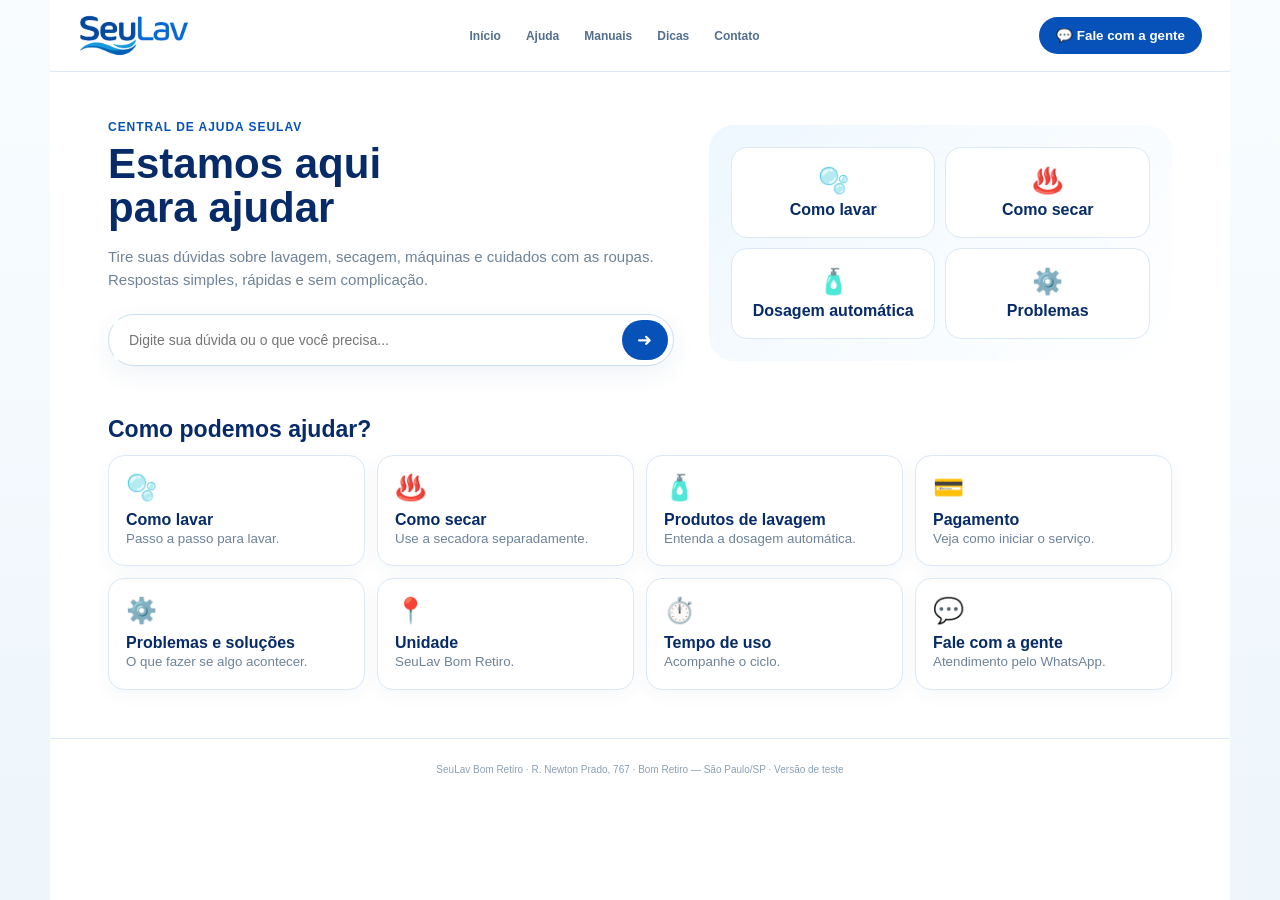
==== ajuda-teste/index.html @ 27d8935d "feat: add SeuLav help center dosage test prototype" ====
<!doctype html><html lang="pt-BR"><head><meta charset="utf-8"><meta name="viewport" content="width=device-width,initial-scale=1"><meta name="theme-color" content="#0752b8"><title>SeuLav — Central de Ajuda · Teste</title><style>:root{--blue:#0752b8;--deep:#062b68;--soft:#eef6ff;--line:#dbe8f5;--muted:#6d8399;--bg:#f5f9fc}*{box-sizing:border-box}body{margin:0;background:linear-gradient(180deg,#f8fcff,#eef6fb);font-family:Arial,sans-serif;color:#17365d}.app{max-width:1180px;margin:auto;min-height:100vh;background:#fff}.top{height:72px;border-bottom:1px solid var(--line);display:flex;align-items:center;justify-content:space-between;padding:0 28px}.logo{width:112px}.nav{display:flex;gap:25px;font-size:12px;font-weight:800;color:#526f8d}.contact{background:var(--blue);color:white;border:0;border-radius:22px;padding:11px 17px;font-weight:800}.hero{padding:48px 58px 26px;display:grid;grid-template-columns:1.1fr .9fr;gap:35px;align-items:center}.eyebrow{color:var(--blue);font-size:12px;font-weight:900;text-transform:uppercase;letter-spacing:.08em}.hero h1{font-size:42px;line-height:1.05;color:var(--deep);margin:8px 0 12px}.hero p{font-size:15px;line-height:1.55;color:var(--muted);max-width:580px}.search{display:flex;margin-top:22px;border:1px solid #cddfec;border-radius:28px;padding:5px;background:white;box-shadow:0 8px 25px #164f8d12}.search input{border:0;outline:0;flex:1;padding:12px 15px;font-size:14px}.search button{border:0;background:var(--blue);color:white;border-radius:22px;width:46px;font-size:18px}.visual{background:linear-gradient(135deg,#eef7ff,#fff);border-radius:25px;padding:22px;text-align:center}.bubbles{display:grid;grid-template-columns:repeat(2,1fr);gap:10px}.bubble{padding:18px 10px;border:1px solid var(--line);border-radius:16px;background:#fff;font-weight:800;color:var(--deep)}.bubble span{display:block;font-size:25px;margin-bottom:6px}.section{padding:12px 58px 48px}.section h2{font-size:23px;color:var(--deep);margin:12px 0}.cards{display:grid;grid-template-columns:repeat(4,1fr);gap:12px}.card{border:1px solid var(--line);border-radius:16px;padding:17px;background:#fff;cursor:pointer;box-shadow:0 5px 18px #174c7d0b}.card:hover{transform:translateY(-2px)}.card span{font-size:25px}.card b{display:block;color:var(--deep);margin-top:9px}.card small{color:var(--muted);line-height:1.4}.answer{display:none;margin-top:16px;padding:22px;border:1px solid #cfe1f1;border-radius:18px;background:#f8fcff}.answer.show{display:block}.answer h3{margin:0 0 9px;color:var(--deep)}.answer p{line-height:1.6;color:#526f8d}.highlight{margin-top:13px;padding:15px;border-radius:14px;background:#eaf5ff;border-left:4px solid var(--blue);font-weight:800;color:var(--deep)}.flow{display:flex;gap:7px;flex-wrap:wrap;margin-top:15px}.flow span{background:white;border:1px solid var(--line);border-radius:20px;padding:8px 11px;font-size:11px;font-weight:800}.whats{display:inline-block;margin-top:14px;text-decoration:none;background:var(--blue);color:white;border-radius:22px;padding:11px 16px;font-size:12px;font-weight:800}.footer{text-align:center;padding:25px;color:#8aa0b5;font-size:10px;border-top:1px solid var(--line)}@media(max-width:800px){.top{padding:0 16px;height:62px}.nav{display:none}.hero{padding:30px 20px 15px;grid-template-columns:1fr}.hero h1{font-size:32px}.visual{order:-1}.section{padding:10px 20px 35px}.cards{grid-template-columns:repeat(2,1fr)}.card{padding:13px}.search input{min-width:0}}@media(max-width:430px){.cards{grid-template-columns:1fr 1fr}.bubble{padding:13px 7px;font-size:12px}}</style></head><body><main class="app"><header class="top"><img class="logo" src="../img6.png" alt="SeuLav"><nav class="nav"><span>Início</span><span>Ajuda</span><span>Manuais</span><span>Dicas</span><span>Contato</span></nav><button class="contact" onclick="contact()">💬 Fale com a gente</button></header><section class="hero"><div><div class="eyebrow">Central de ajuda SeuLav</div><h1>Estamos aqui<br>para ajudar</h1><p>Tire suas dúvidas sobre lavagem, secagem, máquinas e cuidados com as roupas. Respostas simples, rápidas e sem complicação.</p><div class="search"><input id="search" placeholder="Digite sua dúvida ou o que você precisa..." onkeydown="if(event.key==='Enter')searchQ()"><button onclick="searchQ()">➜</button></div></div><div class="visual"><div class="bubbles"><div class="bubble" onclick="show('lavar')"><span>🫧</span>Como lavar</div><div class="bubble" onclick="show('secar')"><span>♨️</span>Como secar</div><div class="bubble" onclick="show('dose')"><span>🧴</span>Dosagem automática</div><div class="bubble" onclick="show('problema')"><span>⚙️</span>Problemas</div></div></div></section><section class="section"><h2>Como podemos ajudar?</h2><div class="cards"><div class="card" onclick="show('lavar')"><span>🫧</span><b>Como lavar</b><small>Passo a passo para lavar.</small></div><div class="card" onclick="show('secar')"><span>♨️</span><b>Como secar</b><small>Use a secadora separadamente.</small></div><div class="card" onclick="show('dose')"><span>🧴</span><b>Produtos de lavagem</b><small>Entenda a dosagem automática.</small></div><div class="card" onclick="show('pagamento')"><span>💳</span><b>Pagamento</b><small>Veja como iniciar o serviço.</small></div><div class="card" onclick="show('problema')"><span>⚙️</span><b>Problemas e soluções</b><small>O que fazer se algo acontecer.</small></div><div class="card" onclick="show('unidade')"><span>📍</span><b>Unidade</b><small>SeuLav Bom Retiro.</small></div><div class="card" onclick="show('tempo')"><span>⏱️</span><b>Tempo de uso</b><small>Acompanhe o ciclo.</small></div><div class="card" onclick="contact()"><span>💬</span><b>Fale com a gente</b><small>Atendimento pelo WhatsApp.</small></div></div><div id="answer" class="answer"></div></section><footer class="footer">SeuLav Bom Retiro · R. Newton Prado, 767 · Bom Retiro — São Paulo/SP · Versão de teste</footer></main><script>const A={lavar:['🫧 Como lavar','Coloque as roupas respeitando a capacidade indicada, feche a porta, escolha o ciclo, faça o pagamento e inicie.','É só colocar as roupas, escolher o ciclo e iniciar. A dosagem dos produtos é automática.',['1️⃣ Separe as roupas','2️⃣ Coloque na lavadora','3️⃣ Escolha o ciclo','4️⃣ Pague e inicie','5️⃣ Retire ao terminar']],secar:['♨️ Como secar','Coloque as roupas adequadas na secadora, feche a porta, faça o pagamento e inicie. Acompanhe o tempo e retire as roupas ao terminar.','A secagem é um processo separado da lavagem.',['1️⃣ Coloque as roupas','2️⃣ Escolha a secadora','3️⃣ Pague e inicie','4️⃣ Acompanhe o tempo','5️⃣ Retire ao terminar']],dose:['🧴 Dosagem automática','Você não precisa adicionar sabão nem amaciante. A máquina SeuLav faz a dosagem automaticamente para você.','✨ É só colocar as roupas, escolher o ciclo e iniciar. A dosagem dos produtos é automática.',['🚫 Não coloque sabão','🚫 Não coloque detergente','🚫 Não coloque amaciante','✅ A máquina dosa automaticamente']],pagamento:['💳 Pagamento','Faça o pagamento pelo painel ou pelo aplicativo, conforme os recursos disponíveis na unidade, e então inicie o serviço.','📌 A lavagem e a secagem são processos separados.',['💳 Pague','▶️ Inicie','⏱️ Acompanhe','👕 Retire']],problema:['⚙️ Problemas e soluções','Não force nem desmonte a máquina. Anote o número do equipamento e descreva o problema para a equipe.','💬 Se precisar de ajuda, envie uma mensagem pelo WhatsApp com o número da máquina e sua dúvida.',['⚙️ Número da máquina','💬 Descrição do problema','📱 Seu WhatsApp']],unidade:['📍 Unidade','SeuLav Bom Retiro — R. Newton Prado, 767, Bom Retiro — São Paulo/SP.','🏢 Esta versão de teste está configurada para a unidade Bom Retiro.',['📍 R. Newton Prado, 767','🏙️ Bom Retiro — São Paulo/SP']],tempo:['⏱️ Tempo de uso','O tempo varia conforme o serviço e a máquina. Acompanhe pelo painel e, quando disponível, pelo aplicativo.','📌 O ciclo termina conforme o tempo indicado pelo equipamento.',['⏱️ Confira o tempo','▶️ Inicie','👕 Retire ao terminar']]};function show(k){const x=A[k];const e=document.getElementById('answer');e.innerHTML='<h3>'+x[0]+'</h3><p>'+x[1]+'</p><div class="highlight">'+x[2]+'</div><div class="flow">'+x[3].map(v=>'<span>'+v+'</span>').join('')+'</div><a class="whats" href="https://wa.me/5511940845794" target="_blank">💬 Preciso de atendimento</a>';e.classList.add('show');e.scrollIntoView({behavior:'smooth',block:'center'})}function searchQ(){const q=document.getElementById('search').value.toLowerCase().normalize('NFD').replace(/[\u0300-\u036f]/g,'');if(/sabao|detergente|amaciante|produto|incluso|colocar.*sabao|levar.*sabao|dosagem|quanto.*sabao/.test(q)){show('dose');return}if(/lavar|lavagem/.test(q)){show('lavar');return}if(/secar|secagem/.test(q)){show('secar');return}if(/pagamento|pagar|cartao|pix/.test(q)){show('pagamento');return}if(/problema|parou|erro|maquina/.test(q)){show('problema');return}show('lavar')}function contact(){const texto='🟦 NOVO ATENDIMENTO SEULAV\n\n📍 Origem: Central de Ajuda SeuLav — /ajuda-teste\n🔗 Página: '+location.href+'\n🕒 Recebido em: '+new Date().toLocaleString('pt-BR')+'\n\n💬 Cliente deseja atendimento pela Central de Ajuda.';window.open('https://wa.me/5511940845794?text='+encodeURIComponent(texto),'_blank','noopener')}</script></body></html>
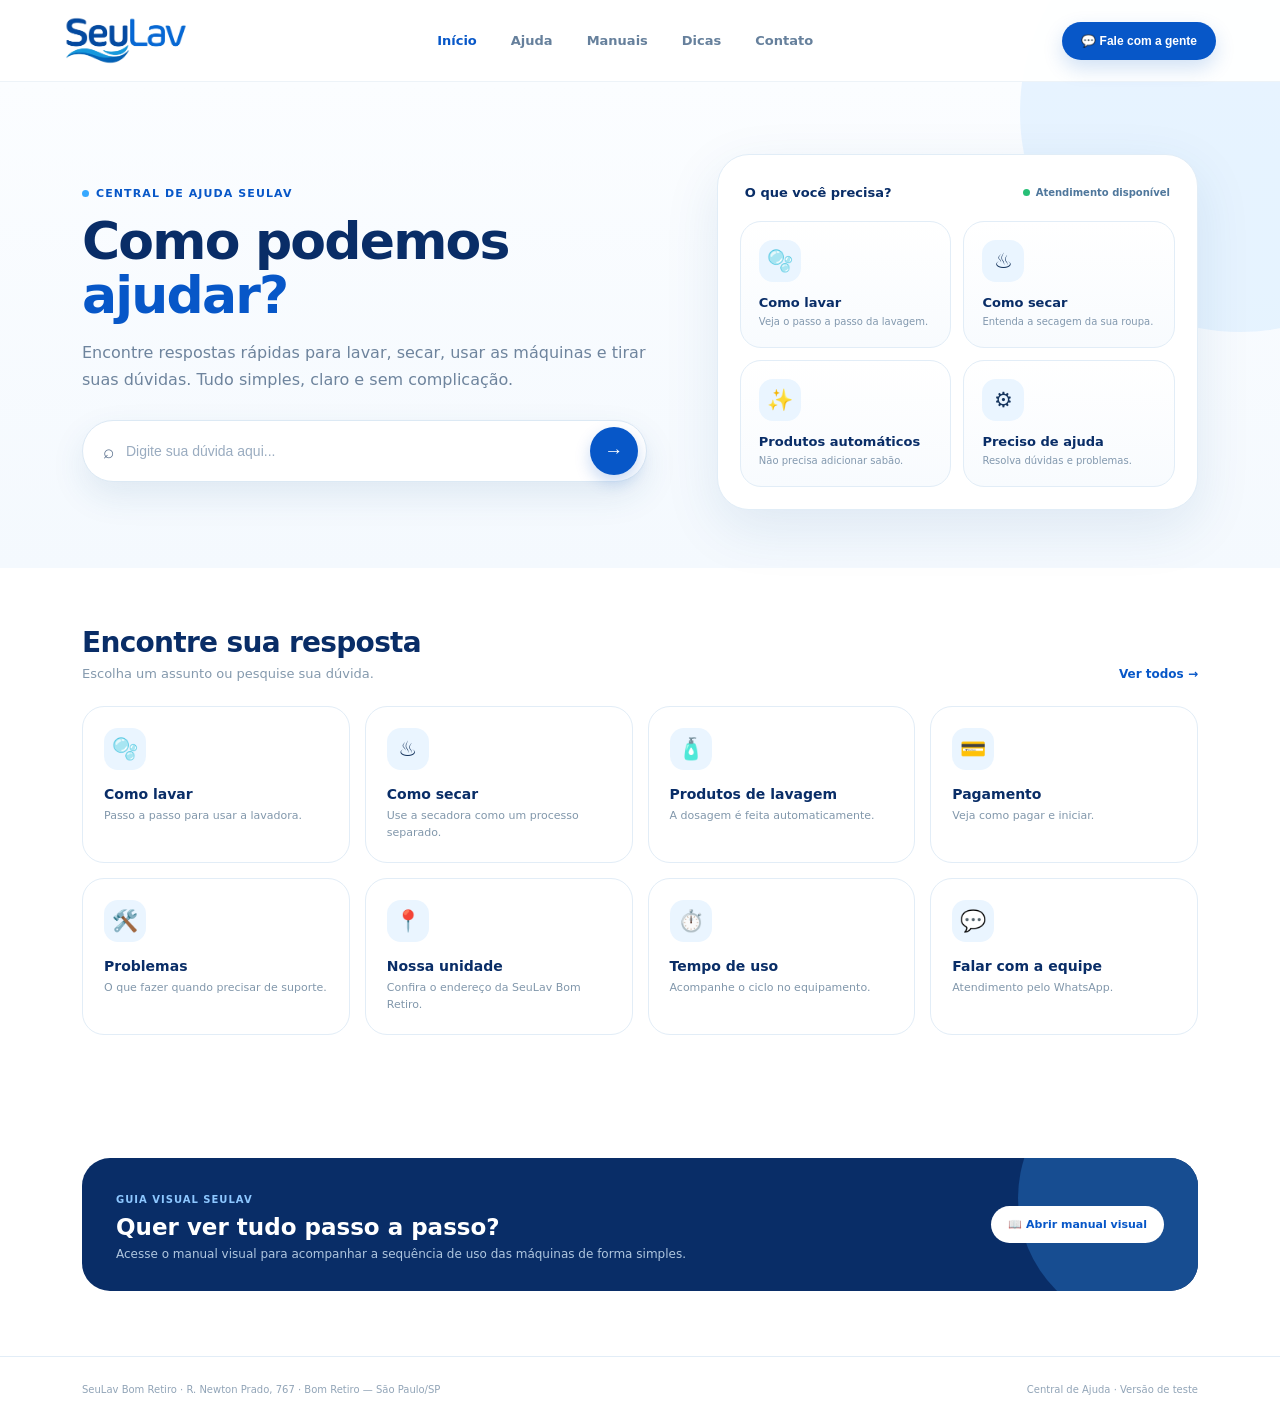
==== commit 23b43925: "feat: redesign test help center to match SeuLav reference" ====
--- a/ajuda-teste/index.html
+++ b/ajuda-teste/index.html
@@ -1 +1,84 @@
-<!doctype html><html lang="pt-BR"><head><meta charset="utf-8"><meta name="viewport" content="width=device-width,initial-scale=1"><meta name="theme-color" content="#0752b8"><title>SeuLav — Central de Ajuda · Teste</title><style>:root{--blue:#0752b8;--deep:#062b68;--soft:#eef6ff;--line:#dbe8f5;--muted:#6d8399;--bg:#f5f9fc}*{box-sizing:border-box}body{margin:0;background:linear-gradient(180deg,#f8fcff,#eef6fb);font-family:Arial,sans-serif;color:#17365d}.app{max-width:1180px;margin:auto;min-height:100vh;background:#fff}.top{height:72px;border-bottom:1px solid var(--line);display:flex;align-items:center;justify-content:space-between;padding:0 28px}.logo{width:112px}.nav{display:flex;gap:25px;font-size:12px;font-weight:800;color:#526f8d}.contact{background:var(--blue);color:white;border:0;border-radius:22px;padding:11px 17px;font-weight:800}.hero{padding:48px 58px 26px;display:grid;grid-template-columns:1.1fr .9fr;gap:35px;align-items:center}.eyebrow{color:var(--blue);font-size:12px;font-weight:900;text-transform:uppercase;letter-spacing:.08em}.hero h1{font-size:42px;line-height:1.05;color:var(--deep);margin:8px 0 12px}.hero p{font-size:15px;line-height:1.55;color:var(--muted);max-width:580px}.search{display:flex;margin-top:22px;border:1px solid #cddfec;border-radius:28px;padding:5px;background:white;box-shadow:0 8px 25px #164f8d12}.search input{border:0;outline:0;flex:1;padding:12px 15px;font-size:14px}.search button{border:0;background:var(--blue);color:white;border-radius:22px;width:46px;font-size:18px}.visual{background:linear-gradient(135deg,#eef7ff,#fff);border-radius:25px;padding:22px;text-align:center}.bubbles{display:grid;grid-template-columns:repeat(2,1fr);gap:10px}.bubble{padding:18px 10px;border:1px solid var(--line);border-radius:16px;background:#fff;font-weight:800;color:var(--deep)}.bubble span{display:block;font-size:25px;margin-bottom:6px}.section{padding:12px 58px 48px}.section h2{font-size:23px;color:var(--deep);margin:12px 0}.cards{display:grid;grid-template-columns:repeat(4,1fr);gap:12px}.card{border:1px solid var(--line);border-radius:16px;padding:17px;background:#fff;cursor:pointer;box-shadow:0 5px 18px #174c7d0b}.card:hover{transform:translateY(-2px)}.card span{font-size:25px}.card b{display:block;color:var(--deep);margin-top:9px}.card small{color:var(--muted);line-height:1.4}.answer{display:none;margin-top:16px;padding:22px;border:1px solid #cfe1f1;border-radius:18px;background:#f8fcff}.answer.show{display:block}.answer h3{margin:0 0 9px;color:var(--deep)}.answer p{line-height:1.6;color:#526f8d}.highlight{margin-top:13px;padding:15px;border-radius:14px;background:#eaf5ff;border-left:4px solid var(--blue);font-weight:800;color:var(--deep)}.flow{display:flex;gap:7px;flex-wrap:wrap;margin-top:15px}.flow span{background:white;border:1px solid var(--line);border-radius:20px;padding:8px 11px;font-size:11px;font-weight:800}.whats{display:inline-block;margin-top:14px;text-decoration:none;background:var(--blue);color:white;border-radius:22px;padding:11px 16px;font-size:12px;font-weight:800}.footer{text-align:center;padding:25px;color:#8aa0b5;font-size:10px;border-top:1px solid var(--line)}@media(max-width:800px){.top{padding:0 16px;height:62px}.nav{display:none}.hero{padding:30px 20px 15px;grid-template-columns:1fr}.hero h1{font-size:32px}.visual{order:-1}.section{padding:10px 20px 35px}.cards{grid-template-columns:repeat(2,1fr)}.card{padding:13px}.search input{min-width:0}}@media(max-width:430px){.cards{grid-template-columns:1fr 1fr}.bubble{padding:13px 7px;font-size:12px}}</style></head><body><main class="app"><header class="top"><img class="logo" src="../img6.png" alt="SeuLav"><nav class="nav"><span>Início</span><span>Ajuda</span><span>Manuais</span><span>Dicas</span><span>Contato</span></nav><button class="contact" onclick="contact()">💬 Fale com a gente</button></header><section class="hero"><div><div class="eyebrow">Central de ajuda SeuLav</div><h1>Estamos aqui<br>para ajudar</h1><p>Tire suas dúvidas sobre lavagem, secagem, máquinas e cuidados com as roupas. Respostas simples, rápidas e sem complicação.</p><div class="search"><input id="search" placeholder="Digite sua dúvida ou o que você precisa..." onkeydown="if(event.key==='Enter')searchQ()"><button onclick="searchQ()">➜</button></div></div><div class="visual"><div class="bubbles"><div class="bubble" onclick="show('lavar')"><span>🫧</span>Como lavar</div><div class="bubble" onclick="show('secar')"><span>♨️</span>Como secar</div><div class="bubble" onclick="show('dose')"><span>🧴</span>Dosagem automática</div><div class="bubble" onclick="show('problema')"><span>⚙️</span>Problemas</div></div></div></section><section class="section"><h2>Como podemos ajudar?</h2><div class="cards"><div class="card" onclick="show('lavar')"><span>🫧</span><b>Como lavar</b><small>Passo a passo para lavar.</small></div><div class="card" onclick="show('secar')"><span>♨️</span><b>Como secar</b><small>Use a secadora separadamente.</small></div><div class="card" onclick="show('dose')"><span>🧴</span><b>Produtos de lavagem</b><small>Entenda a dosagem automática.</small></div><div class="card" onclick="show('pagamento')"><span>💳</span><b>Pagamento</b><small>Veja como iniciar o serviço.</small></div><div class="card" onclick="show('problema')"><span>⚙️</span><b>Problemas e soluções</b><small>O que fazer se algo acontecer.</small></div><div class="card" onclick="show('unidade')"><span>📍</span><b>Unidade</b><small>SeuLav Bom Retiro.</small></div><div class="card" onclick="show('tempo')"><span>⏱️</span><b>Tempo de uso</b><small>Acompanhe o ciclo.</small></div><div class="card" onclick="contact()"><span>💬</span><b>Fale com a gente</b><small>Atendimento pelo WhatsApp.</small></div></div><div id="answer" class="answer"></div></section><footer class="footer">SeuLav Bom Retiro · R. Newton Prado, 767 · Bom Retiro — São Paulo/SP · Versão de teste</footer></main><script>const A={lavar:['🫧 Como lavar','Coloque as roupas respeitando a capacidade indicada, feche a porta, escolha o ciclo, faça o pagamento e inicie.','É só colocar as roupas, escolher o ciclo e iniciar. A dosagem dos produtos é automática.',['1️⃣ Separe as roupas','2️⃣ Coloque na lavadora','3️⃣ Escolha o ciclo','4️⃣ Pague e inicie','5️⃣ Retire ao terminar']],secar:['♨️ Como secar','Coloque as roupas adequadas na secadora, feche a porta, faça o pagamento e inicie. Acompanhe o tempo e retire as roupas ao terminar.','A secagem é um processo separado da lavagem.',['1️⃣ Coloque as roupas','2️⃣ Escolha a secadora','3️⃣ Pague e inicie','4️⃣ Acompanhe o tempo','5️⃣ Retire ao terminar']],dose:['🧴 Dosagem automática','Você não precisa adicionar sabão nem amaciante. A máquina SeuLav faz a dosagem automaticamente para você.','✨ É só colocar as roupas, escolher o ciclo e iniciar. A dosagem dos produtos é automática.',['🚫 Não coloque sabão','🚫 Não coloque detergente','🚫 Não coloque amaciante','✅ A máquina dosa automaticamente']],pagamento:['💳 Pagamento','Faça o pagamento pelo painel ou pelo aplicativo, conforme os recursos disponíveis na unidade, e então inicie o serviço.','📌 A lavagem e a secagem são processos separados.',['💳 Pague','▶️ Inicie','⏱️ Acompanhe','👕 Retire']],problema:['⚙️ Problemas e soluções','Não force nem desmonte a máquina. Anote o número do equipamento e descreva o problema para a equipe.','💬 Se precisar de ajuda, envie uma mensagem pelo WhatsApp com o número da máquina e sua dúvida.',['⚙️ Número da máquina','💬 Descrição do problema','📱 Seu WhatsApp']],unidade:['📍 Unidade','SeuLav Bom Retiro — R. Newton Prado, 767, Bom Retiro — São Paulo/SP.','🏢 Esta versão de teste está configurada para a unidade Bom Retiro.',['📍 R. Newton Prado, 767','🏙️ Bom Retiro — São Paulo/SP']],tempo:['⏱️ Tempo de uso','O tempo varia conforme o serviço e a máquina. Acompanhe pelo painel e, quando disponível, pelo aplicativo.','📌 O ciclo termina conforme o tempo indicado pelo equipamento.',['⏱️ Confira o tempo','▶️ Inicie','👕 Retire ao terminar']]};function show(k){const x=A[k];const e=document.getElementById('answer');e.innerHTML='<h3>'+x[0]+'</h3><p>'+x[1]+'</p><div class="highlight">'+x[2]+'</div><div class="flow">'+x[3].map(v=>'<span>'+v+'</span>').join('')+'</div><a class="whats" href="https://wa.me/5511940845794" target="_blank">💬 Preciso de atendimento</a>';e.classList.add('show');e.scrollIntoView({behavior:'smooth',block:'center'})}function searchQ(){const q=document.getElementById('search').value.toLowerCase().normalize('NFD').replace(/[\u0300-\u036f]/g,'');if(/sabao|detergente|amaciante|produto|incluso|colocar.*sabao|levar.*sabao|dosagem|quanto.*sabao/.test(q)){show('dose');return}if(/lavar|lavagem/.test(q)){show('lavar');return}if(/secar|secagem/.test(q)){show('secar');return}if(/pagamento|pagar|cartao|pix/.test(q)){show('pagamento');return}if(/problema|parou|erro|maquina/.test(q)){show('problema');return}show('lavar')}function contact(){const texto='🟦 NOVO ATENDIMENTO SEULAV\n\n📍 Origem: Central de Ajuda SeuLav — /ajuda-teste\n🔗 Página: '+location.href+'\n🕒 Recebido em: '+new Date().toLocaleString('pt-BR')+'\n\n💬 Cliente deseja atendimento pela Central de Ajuda.';window.open('https://wa.me/5511940845794?text='+encodeURIComponent(texto),'_blank','noopener')}</script></body></html>+<!doctype html>
+<html lang="pt-BR">
+<head>
+<meta charset="utf-8">
+<meta name="viewport" content="width=device-width,initial-scale=1,viewport-fit=cover">
+<meta name="theme-color" content="#f4f9ff">
+<title>SeuLav — Central de Ajuda</title>
+<style>
+:root{--blue:#0757c8;--blue2:#0b78df;--navy:#092d67;--ink:#17365f;--muted:#7890aa;--line:#e2edf7;--soft:#f3f8fd;--pale:#eaf5ff;--white:#fff;--shadow:0 18px 55px rgba(20,79,139,.10);--radius:26px}
+*{box-sizing:border-box}html{scroll-behavior:smooth}body{margin:0;background:#f3f8fc;color:var(--ink);font-family:Inter,ui-sans-serif,system-ui,-apple-system,BlinkMacSystemFont,"Segoe UI",Arial,sans-serif;-webkit-font-smoothing:antialiased}.page{max-width:1440px;margin:auto;min-height:100vh;background:#fff;overflow:hidden}.header{height:82px;display:flex;align-items:center;justify-content:space-between;padding:0 64px;border-bottom:1px solid #edf3f8;background:rgba(255,255,255,.94);position:sticky;top:0;z-index:20}.logo{width:124px;height:auto}.nav{display:flex;align-items:center;gap:34px;color:#66809c;font-size:13px;font-weight:700}.nav a{color:inherit;text-decoration:none}.nav a.active{color:var(--blue)}.headbtn{border:0;background:var(--blue);color:#fff;border-radius:24px;padding:12px 19px;font-weight:800;font-size:12px;box-shadow:0 8px 20px rgba(7,87,200,.18);cursor:pointer}.hero{position:relative;padding:72px 82px 58px;background:linear-gradient(180deg,#fbfdff 0%,#f4f9fe 100%);display:grid;grid-template-columns:1.08fr .92fr;gap:70px;align-items:center}.hero:after{content:"";position:absolute;width:440px;height:440px;border-radius:50%;background:#dff0ff;right:-180px;top:-190px;opacity:.7}.eyebrow{display:inline-flex;align-items:center;gap:7px;color:var(--blue);font-size:11px;font-weight:900;letter-spacing:.1em;text-transform:uppercase}.eyebrow:before{content:"";width:7px;height:7px;border-radius:50%;background:#36a8ff}.hero h1{font-size:52px;line-height:1.04;letter-spacing:-1.8px;color:var(--navy);margin:13px 0 17px;max-width:600px}.hero h1 em{font-style:normal;color:var(--blue)}.hero p{max-width:600px;font-size:16px;line-height:1.7;color:#6e849d;margin:0}.search{height:62px;max-width:610px;margin-top:27px;display:flex;align-items:center;padding:7px 8px 7px 20px;background:#fff;border:1px solid #dce9f4;border-radius:33px;box-shadow:0 14px 34px rgba(30,86,137,.10)}.search-icon{font-size:19px;opacity:.7;margin-right:10px}.search input{border:0;outline:0;flex:1;min-width:0;color:var(--ink);font-size:14px;background:transparent}.search input::placeholder{color:#9aacc0}.search button{width:48px;height:48px;border:0;border-radius:50%;background:var(--blue);color:#fff;font-size:19px;cursor:pointer;box-shadow:0 7px 16px rgba(7,87,200,.22)}.hero-card{position:relative;z-index:1;background:#fff;border:1px solid #e1edf7;border-radius:32px;padding:22px;box-shadow:var(--shadow)}.hero-card-top{height:44px;display:flex;align-items:center;justify-content:space-between;padding:0 5px 13px}.hero-card-top b{font-size:13px;color:var(--navy)}.status{display:flex;align-items:center;gap:6px;color:#4f779c;font-size:10px;font-weight:800}.status i{width:7px;height:7px;border-radius:50%;background:#27bf76}.quick-grid{display:grid;grid-template-columns:1fr 1fr;gap:12px}.quick{border:1px solid var(--line);background:linear-gradient(180deg,#fff,#f8fbfe);border-radius:21px;padding:18px;min-height:126px;cursor:pointer;transition:.2s}.quick:hover,.topic:hover{transform:translateY(-3px);box-shadow:0 12px 28px rgba(20,79,139,.10)}.qicon{width:42px;height:42px;border-radius:14px;background:var(--pale);display:flex;align-items:center;justify-content:center;font-size:21px;margin-bottom:13px}.quick b{display:block;color:var(--navy);font-size:13px}.quick small{display:block;color:#8298ae;font-size:10px;line-height:1.4;margin-top:5px}.section{padding:58px 82px}.section-head{display:flex;align-items:end;justify-content:space-between;gap:20px;margin-bottom:25px}.section h2{font-size:28px;letter-spacing:-.7px;color:var(--navy);margin:0}.section-head p{margin:7px 0 0;color:#8499ad;font-size:13px}.seeall{color:var(--blue);font-size:12px;font-weight:800;text-decoration:none}.topics{display:grid;grid-template-columns:repeat(4,1fr);gap:15px}.topic{border:1px solid var(--line);border-radius:22px;padding:21px;background:#fff;min-height:150px;cursor:pointer;transition:.2s}.topic .qicon{margin-bottom:16px}.topic b{display:block;color:var(--navy);font-size:14px}.topic small{display:block;color:#8197ab;font-size:11px;line-height:1.5;margin-top:6px}.answer-wrap{padding:0 82px 65px}.answer{display:none;border:1px solid #d9e9f7;background:linear-gradient(135deg,#f7fbff,#eef7ff);border-radius:28px;padding:27px 30px;box-shadow:0 10px 35px rgba(22,79,130,.07)}.answer.show{display:block}.answer-top{display:flex;justify-content:space-between;gap:15px;align-items:flex-start}.answer h3{margin:0;color:var(--navy);font-size:20px}.close{border:0;background:#fff;border:1px solid var(--line);border-radius:50%;width:34px;height:34px;cursor:pointer;color:#6e89a2}.answer p{font-size:13px;line-height:1.65;color:#627d98;max-width:760px}.highlight{margin-top:16px;padding:17px 19px;border-radius:17px;background:#fff;border-left:4px solid var(--blue);font-weight:800;color:var(--navy);box-shadow:0 6px 18px rgba(25,83,136,.06)}.flow{display:flex;flex-wrap:wrap;gap:8px;margin-top:16px}.flow span{padding:9px 12px;border-radius:18px;background:#fff;border:1px solid #dce9f4;color:#557491;font-size:10px;font-weight:800}.answer-actions{display:flex;gap:9px;flex-wrap:wrap;margin-top:19px}.action{display:inline-flex;align-items:center;gap:7px;text-decoration:none;border-radius:22px;padding:11px 16px;font-size:11px;font-weight:800}.primary{background:var(--blue);color:#fff}.secondary{background:#fff;color:var(--blue);border:1px solid #d9e8f5}.manual{padding:0 82px 65px}.manual-box{border-radius:28px;background:var(--navy);padding:30px 34px;color:#fff;display:flex;align-items:center;justify-content:space-between;gap:30px;overflow:hidden;position:relative}.manual-box:after{content:"";position:absolute;width:260px;height:260px;border-radius:50%;background:#174d91;right:-80px;top:-90px}.manual-copy{position:relative;z-index:1}.manual-copy small{color:#8dc7ff;font-size:10px;font-weight:900;text-transform:uppercase;letter-spacing:.1em}.manual-copy h3{font-size:23px;margin:7px 0}.manual-copy p{color:#afc6df;font-size:12px;margin:0;max-width:620px}.manual-btn{position:relative;z-index:1;white-space:nowrap;background:#fff;color:var(--blue);padding:12px 17px;border-radius:22px;text-decoration:none;font-size:11px;font-weight:900}.footer{border-top:1px solid var(--line);padding:27px 82px;color:#91a4b7;font-size:10px;display:flex;justify-content:space-between}.mobile-nav{display:none}.toast{position:fixed;left:50%;bottom:24px;transform:translate(-50%,20px);opacity:0;pointer-events:none;background:var(--navy);color:#fff;padding:12px 18px;border-radius:22px;font-size:11px;font-weight:700;transition:.25s;z-index:50}.toast.on{opacity:1;transform:translate(-50%,0)}
+@media(max-width:900px){.header{height:70px;padding:0 24px}.nav{display:none}.headbtn{padding:10px 14px}.hero{padding:42px 28px 34px;grid-template-columns:1fr;gap:27px}.hero:after{width:280px;height:280px;right:-150px;top:-130px}.hero h1{font-size:41px}.hero-card{order:-1}.section{padding:42px 28px}.topics{grid-template-columns:1fr 1fr}.answer-wrap,.manual{padding-left:28px;padding-right:28px}.footer{padding:24px 28px}.mobile-nav{display:flex;position:fixed;z-index:30;left:50%;bottom:13px;transform:translateX(-50%);width:min(92%,430px);height:66px;background:rgba(255,255,255,.96);border:1px solid #dce9f4;border-radius:25px;box-shadow:0 14px 35px rgba(18,66,111,.17);align-items:center;justify-content:space-around}.mobile-nav button{border:0;background:none;color:#8aa0b4;font-size:10px;font-weight:800;display:flex;flex-direction:column;align-items:center;gap:4px;cursor:pointer}.mobile-nav button.active{color:var(--blue)}.mobile-nav span{font-size:20px}.page{padding-bottom:76px}}
+@media(max-width:520px){.header{padding:0 17px}.logo{width:104px}.hero{padding:29px 17px 25px}.hero h1{font-size:34px;letter-spacing:-1.1px}.hero p{font-size:13px;line-height:1.6}.search{height:56px;margin-top:21px;padding-left:15px}.search button{width:43px;height:43px}.hero-card{padding:16px;border-radius:25px}.hero-card-top{padding-bottom:10px}.quick{min-height:112px;padding:14px;border-radius:18px}.qicon{width:37px;height:37px;font-size:18px;border-radius:12px;margin-bottom:10px}.quick b{font-size:11px}.quick small{font-size:9px}.section{padding:35px 17px}.section h2{font-size:23px}.section-head{margin-bottom:18px}.section-head p{font-size:11px}.seeall{display:none}.topics{gap:10px}.topic{min-height:139px;padding:15px;border-radius:18px}.topic b{font-size:12px}.topic small{font-size:9px}.answer-wrap,.manual{padding-left:17px;padding-right:17px}.answer{padding:20px;border-radius:22px}.answer h3{font-size:17px}.answer p{font-size:12px}.highlight{font-size:12px}.manual-box{padding:23px 20px;border-radius:22px;display:block}.manual-copy h3{font-size:19px}.manual-copy p{font-size:10px;line-height:1.5}.manual-btn{display:inline-block;margin-top:17px}.footer{display:block;text-align:center;padding:22px 17px;font-size:9px}.footer span{display:block;margin-top:6px}}
+</style>
+</head>
+<body>
+<main class="page">
+<header class="header">
+<img class="logo" src="../img6.png" alt="SeuLav">
+<nav class="nav"><a href="#inicio" class="active">Início</a><a href="#ajuda">Ajuda</a><a href="#manual">Manuais</a><a href="#ajuda">Dicas</a><a href="#contato">Contato</a></nav>
+<button class="headbtn" onclick="contact()">💬 Fale com a gente</button>
+</header>
+
+<section class="hero" id="inicio">
+<div>
+<div class="eyebrow">Central de ajuda SeuLav</div>
+<h1>Como podemos <em>ajudar?</em></h1>
+<p>Encontre respostas rápidas para lavar, secar, usar as máquinas e tirar suas dúvidas. Tudo simples, claro e sem complicação.</p>
+<div class="search"><span class="search-icon">⌕</span><input id="search" placeholder="Digite sua dúvida aqui..." onkeydown="if(event.key==='Enter')searchQ()"><button onclick="searchQ()">→</button></div>
+</div>
+<div class="hero-card">
+<div class="hero-card-top"><b>O que você precisa?</b><span class="status"><i></i> Atendimento disponível</span></div>
+<div class="quick-grid">
+<div class="quick" onclick="show('lavar')"><div class="qicon">🫧</div><b>Como lavar</b><small>Veja o passo a passo da lavagem.</small></div>
+<div class="quick" onclick="show('secar')"><div class="qicon">♨️</div><b>Como secar</b><small>Entenda a secagem da sua roupa.</small></div>
+<div class="quick" onclick="show('dose')"><div class="qicon">✨</div><b>Produtos automáticos</b><small>Não precisa adicionar sabão.</small></div>
+<div class="quick" onclick="show('problema')"><div class="qicon">⚙️</div><b>Preciso de ajuda</b><small>Resolva dúvidas e problemas.</small></div>
+</div>
+</div>
+</section>
+
+<section class="section" id="ajuda">
+<div class="section-head"><div><h2>Encontre sua resposta</h2><p>Escolha um assunto ou pesquise sua dúvida.</p></div><a class="seeall" href="#ajuda">Ver todos →</a></div>
+<div class="topics">
+<div class="topic" onclick="show('lavar')"><div class="qicon">🫧</div><b>Como lavar</b><small>Passo a passo para usar a lavadora.</small></div>
+<div class="topic" onclick="show('secar')"><div class="qicon">♨️</div><b>Como secar</b><small>Use a secadora como um processo separado.</small></div>
+<div class="topic" onclick="show('dose')"><div class="qicon">🧴</div><b>Produtos de lavagem</b><small>A dosagem é feita automaticamente.</small></div>
+<div class="topic" onclick="show('pagamento')"><div class="qicon">💳</div><b>Pagamento</b><small>Veja como pagar e iniciar.</small></div>
+<div class="topic" onclick="show('problema')"><div class="qicon">🛠️</div><b>Problemas</b><small>O que fazer quando precisar de suporte.</small></div>
+<div class="topic" onclick="show('unidade')"><div class="qicon">📍</div><b>Nossa unidade</b><small>Confira o endereço da SeuLav Bom Retiro.</small></div>
+<div class="topic" onclick="show('tempo')"><div class="qicon">⏱️</div><b>Tempo de uso</b><small>Acompanhe o ciclo no equipamento.</small></div>
+<div class="topic" onclick="contact()"><div class="qicon">💬</div><b>Falar com a equipe</b><small>Atendimento pelo WhatsApp.</small></div>
+</div>
+</section>
+
+<div class="answer-wrap"><div id="answer" class="answer"></div></div>
+
+<section class="manual" id="manual">
+<div class="manual-box"><div class="manual-copy"><small>Guia visual SeuLav</small><h3>Quer ver tudo passo a passo?</h3><p>Acesse o manual visual para acompanhar a sequência de uso das máquinas de forma simples.</p></div><a class="manual-btn" href="#" onclick="toast('📖 O manual visual será conectado nesta versão.');return false">📖 Abrir manual visual</a></div>
+</section>
+
+<footer class="footer" id="contato"><span>SeuLav Bom Retiro · R. Newton Prado, 767 · Bom Retiro — São Paulo/SP</span><span>Central de Ajuda · Versão de teste</span></footer>
+</main>
+
+<nav class="mobile-nav"><button class="active" onclick="location.hash='inicio'"><span>⌂</span>Início</button><button onclick="location.hash='ajuda'"><span>⌕</span>Ajuda</button><button onclick="toast('📖 Manual visual em breve nesta versão')"><span>▤</span>Manuais</button><button onclick="contact()"><span>◉</span>Contato</button></nav>
+<div id="toast" class="toast"></div>
+
+<script>
+const A={
+lavar:['🫧 Como lavar','Coloque as roupas respeitando a capacidade indicada, feche a porta, escolha o ciclo, faça o pagamento e inicie.','✨ É só colocar as roupas, escolher o ciclo e iniciar. A dosagem dos produtos é automática.',['1️⃣ Separe as roupas','2️⃣ Coloque na lavadora','3️⃣ Escolha o ciclo','4️⃣ Pague e inicie','5️⃣ Retire ao terminar']],
+secar:['♨️ Como secar','Coloque as roupas adequadas na secadora, feche a porta, faça o pagamento e inicie. Acompanhe o tempo e retire as roupas ao terminar.','📌 A secagem é um processo separado da lavagem.',['1️⃣ Coloque as roupas','2️⃣ Escolha a secadora','3️⃣ Pague e inicie','4️⃣ Acompanhe o tempo','5️⃣ Retire ao terminar']],
+dose:['🧴 Dosagem automática','Você não precisa adicionar sabão nem amaciante. A máquina SeuLav faz a dosagem automaticamente para você.','✨ É só colocar as roupas, escolher o ciclo e iniciar. A dosagem dos produtos é automática.',['🚫 Não coloque sabão','🚫 Não coloque detergente','🚫 Não coloque amaciante','✅ A máquina dosa automaticamente']],
+pagamento:['💳 Pagamento','Faça o pagamento pelo painel ou pelo aplicativo, conforme os recursos disponíveis na unidade, e então inicie o serviço.','📌 A lavagem e a secagem são processos separados.',['💳 Pague','▶️ Inicie','⏱️ Acompanhe','👕 Retire']],
+problema:['🛠️ Problemas e soluções','Não force nem desmonte a máquina. Anote o número do equipamento e descreva o problema para a equipe.','💬 Se precisar de ajuda, envie uma mensagem pelo WhatsApp com o número da máquina e sua dúvida.',['⚙️ Número da máquina','💬 Descrição do problema','📱 Seu WhatsApp']],
+unidade:['📍 Nossa unidade','SeuLav Bom Retiro — R. Newton Prado, 767, Bom Retiro — São Paulo/SP.','🏢 Esta versão de teste está configurada para a unidade Bom Retiro.',['📍 R. Newton Prado, 767','🏙️ Bom Retiro — São Paulo/SP']],
+tempo:['⏱️ Tempo de uso','O tempo varia conforme o serviço e a máquina. Acompanhe pelo painel e, quando disponível, pelo aplicativo.','📌 O ciclo termina conforme o tempo indicado pelo equipamento.',['⏱️ Confira o tempo','▶️ Inicie','👕 Retire ao terminar']]
+};
+function show(k){const x=A[k],e=document.getElementById('answer');e.innerHTML='<div class="answer-top"><h3>'+x[0]+'</h3><button class="close" onclick="closeAnswer()">×</button></div><p>'+x[1]+'</p><div class="highlight">'+x[2]+'</div><div class="flow">'+x[3].map(v=>'<span>'+v+'</span>').join('')+'</div><div class="answer-actions"><a class="action primary" href="https://wa.me/5511940845794" target="_blank" rel="noopener">💬 Preciso de atendimento</a><a class="action secondary" href="#manual">📖 Ver passo a passo</a></div>';e.classList.add('show');setTimeout(()=>e.scrollIntoView({behavior:'smooth',block:'center'}),20)}
+function closeAnswer(){document.getElementById('answer').classList.remove('show')}
+function searchQ(){const q=document.getElementById('search').value.toLowerCase().normalize('NFD').replace(/[\u0300-\u036f]/g,'').trim();if(/sabao|detergente|amaciante|produto|incluso|colocar.*sabao|levar.*sabao|dosagem|quanto.*sabao|preciso.*(sabao|produto|amaciante)/.test(q)){show('dose');return}if(/lavar|lavagem|roupa.*lav/.test(q)){show('lavar');return}if(/secar|secagem|secadora/.test(q)){show('secar');return}if(/pagamento|pagar|cartao|pix/.test(q)){show('pagamento');return}if(/problema|parou|erro|maquina|nao.*func/.test(q)){show('problema');return}if(/endereco|onde|unidade|local/.test(q)){show('unidade');return}if(/tempo|quanto.*demora|duracao/.test(q)){show('tempo');return}show('lavar')}
+function contact(){const texto='🟦 NOVO ATENDIMENTO SEULAV\n\n📍 Origem: Central de Ajuda SeuLav — /ajuda-teste\n🔗 Página: '+location.href+'\n🕒 Recebido em: '+new Date().toLocaleString('pt-BR')+'\n\n💬 Cliente deseja atendimento pela Central de Ajuda.';window.open('https://wa.me/5511940845794?text='+encodeURIComponent(texto),'_blank','noopener')}
+let tt;function toast(t){const e=document.getElementById('toast');e.textContent=t;e.classList.add('on');clearTimeout(tt);tt=setTimeout(()=>e.classList.remove('on'),2400)}
+</script>
+</body>
+</html>
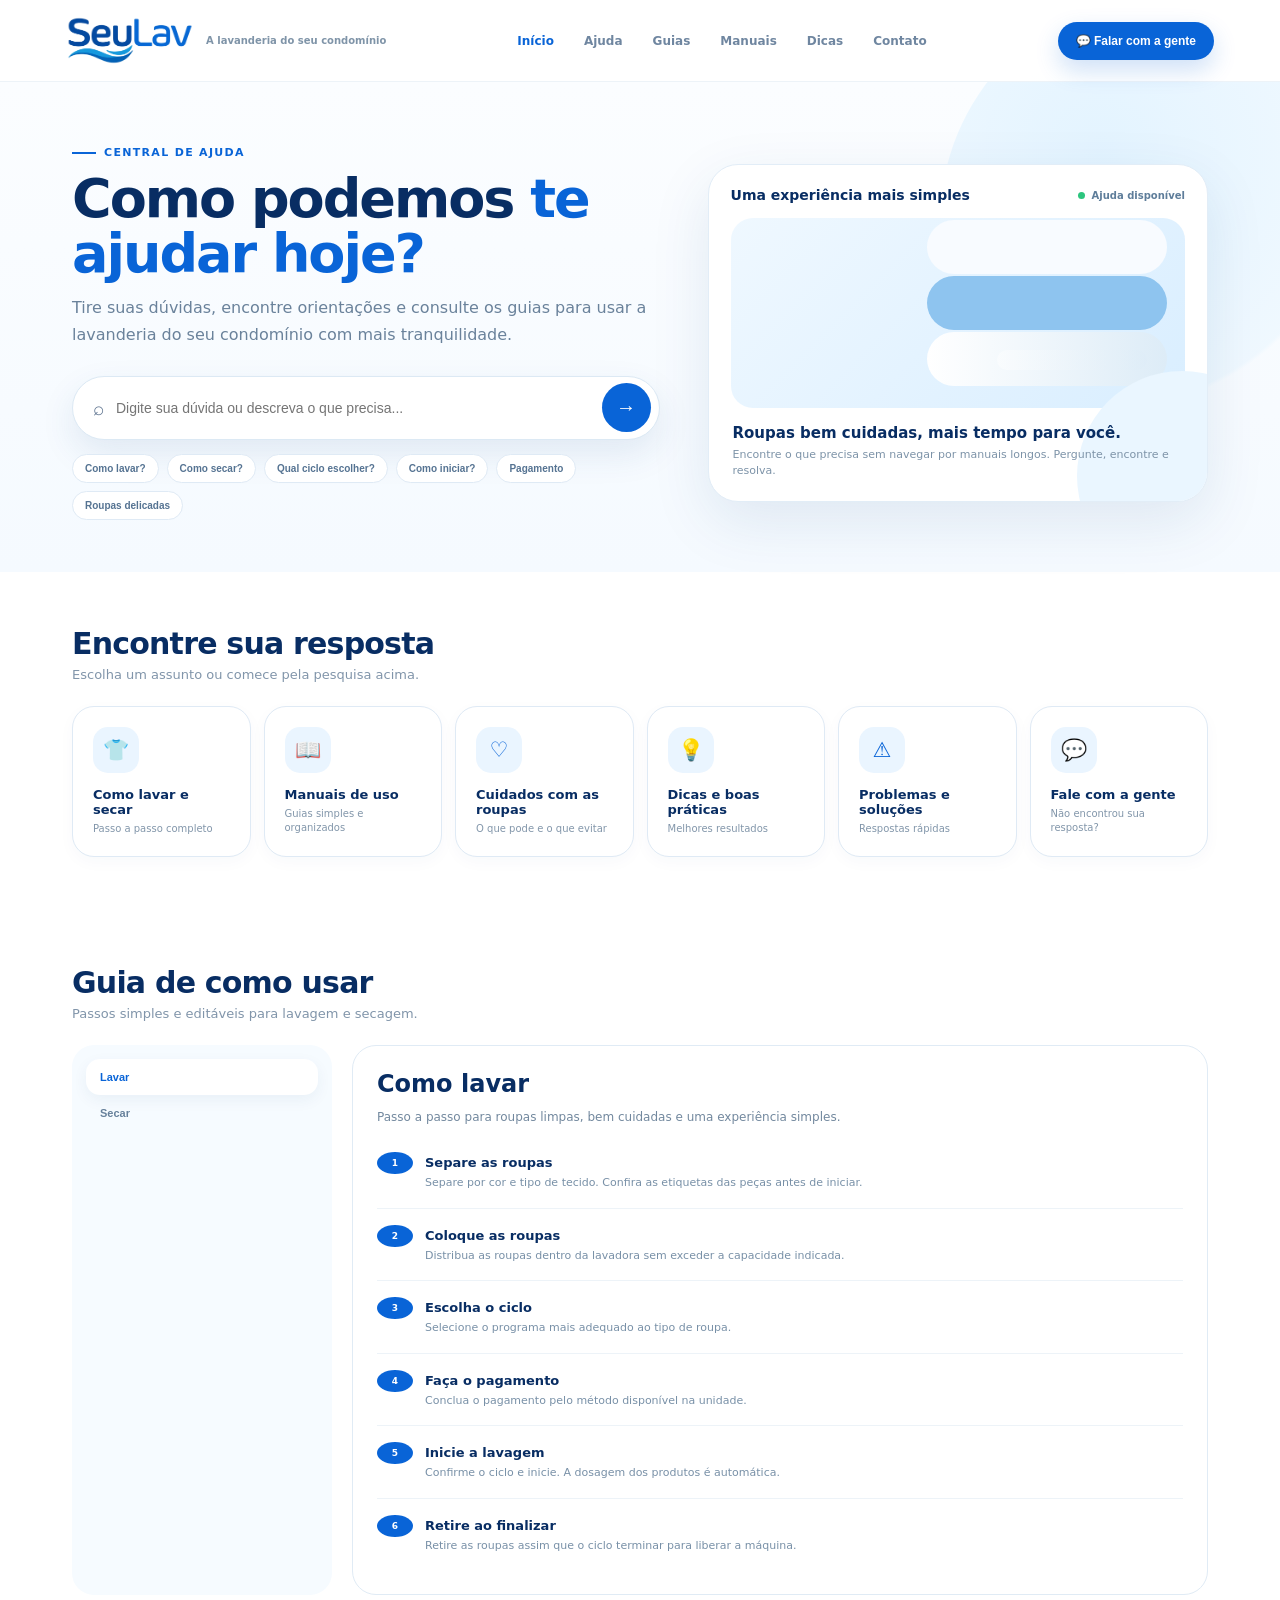
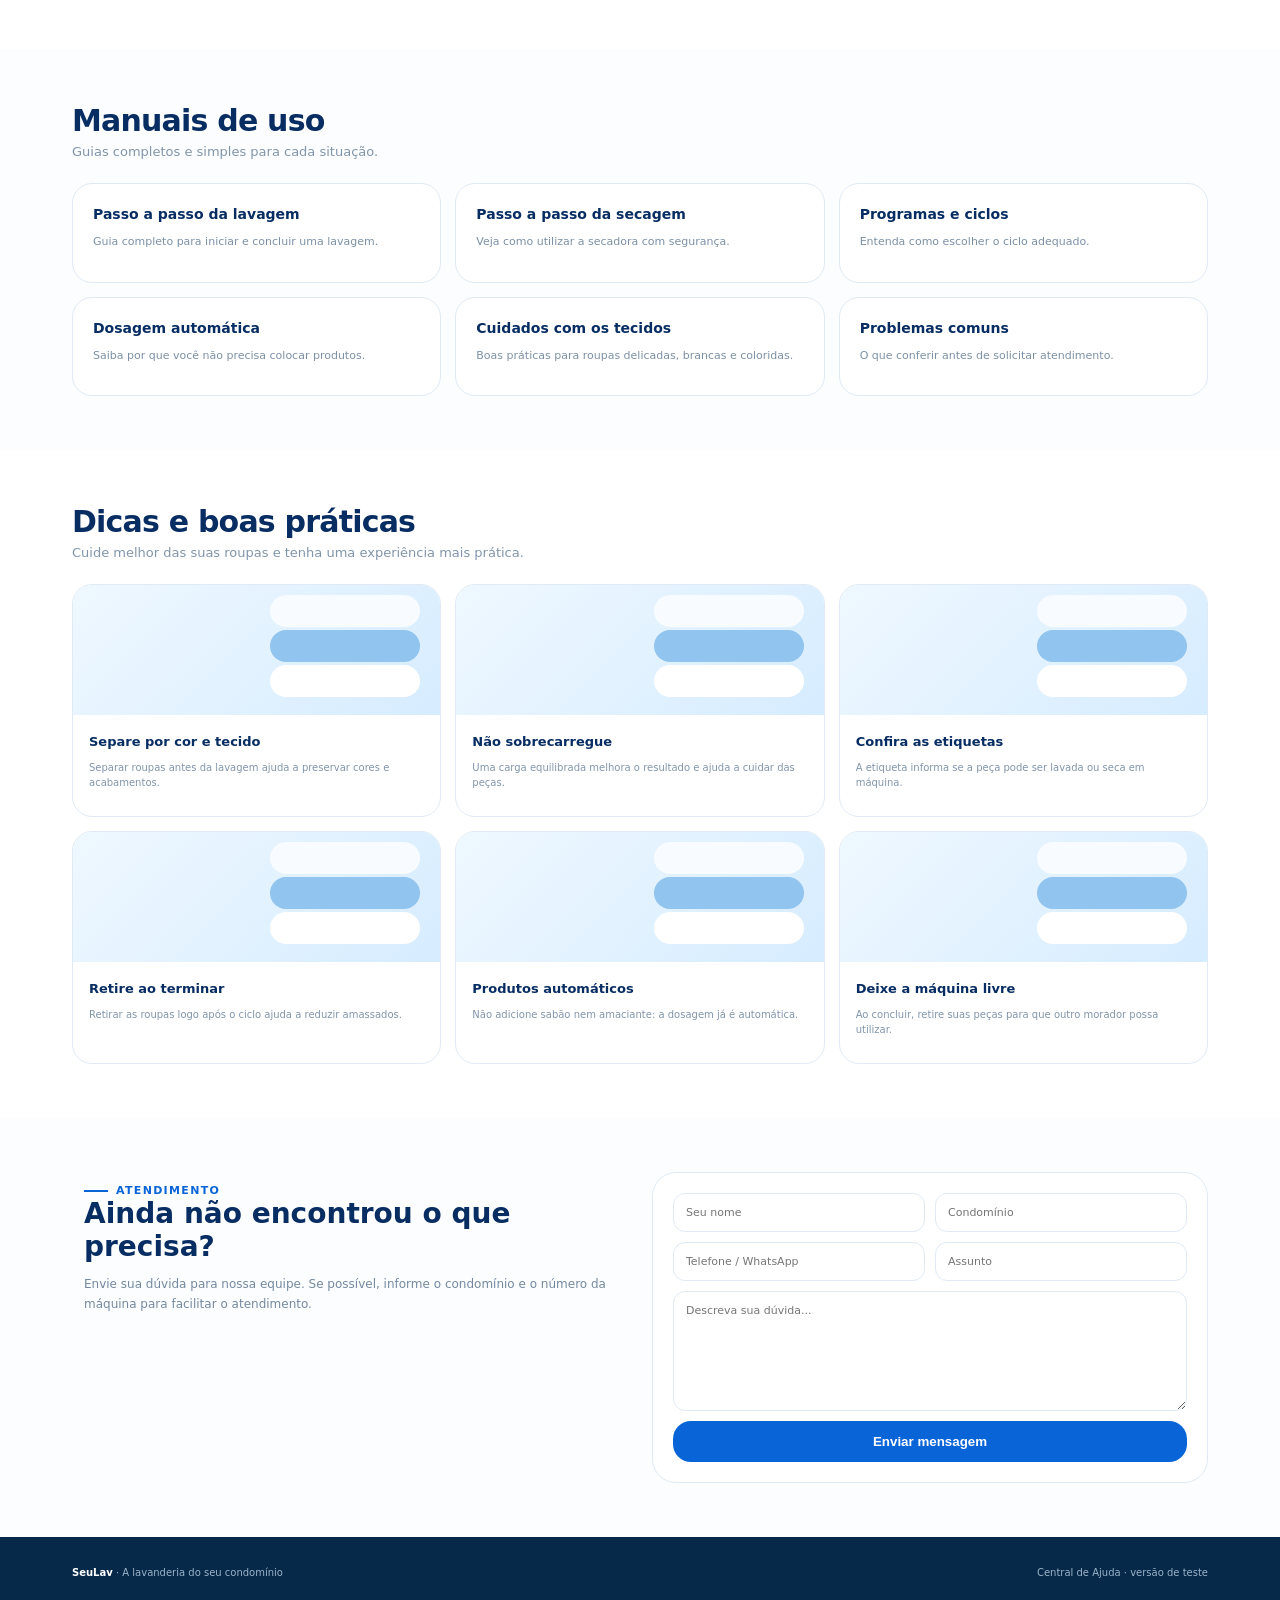
==== commit 03eed448: "feat: rebuild help test center to match approved UI" ====
--- a/ajuda-teste/index.html
+++ b/ajuda-teste/index.html
@@ -3,82 +3,104 @@
 <head>
 <meta charset="utf-8">
 <meta name="viewport" content="width=device-width,initial-scale=1,viewport-fit=cover">
-<meta name="theme-color" content="#f4f9ff">
+<meta name="theme-color" content="#f6fbff">
 <title>SeuLav — Central de Ajuda</title>
 <style>
-:root{--blue:#0757c8;--blue2:#0b78df;--navy:#092d67;--ink:#17365f;--muted:#7890aa;--line:#e2edf7;--soft:#f3f8fd;--pale:#eaf5ff;--white:#fff;--shadow:0 18px 55px rgba(20,79,139,.10);--radius:26px}
-*{box-sizing:border-box}html{scroll-behavior:smooth}body{margin:0;background:#f3f8fc;color:var(--ink);font-family:Inter,ui-sans-serif,system-ui,-apple-system,BlinkMacSystemFont,"Segoe UI",Arial,sans-serif;-webkit-font-smoothing:antialiased}.page{max-width:1440px;margin:auto;min-height:100vh;background:#fff;overflow:hidden}.header{height:82px;display:flex;align-items:center;justify-content:space-between;padding:0 64px;border-bottom:1px solid #edf3f8;background:rgba(255,255,255,.94);position:sticky;top:0;z-index:20}.logo{width:124px;height:auto}.nav{display:flex;align-items:center;gap:34px;color:#66809c;font-size:13px;font-weight:700}.nav a{color:inherit;text-decoration:none}.nav a.active{color:var(--blue)}.headbtn{border:0;background:var(--blue);color:#fff;border-radius:24px;padding:12px 19px;font-weight:800;font-size:12px;box-shadow:0 8px 20px rgba(7,87,200,.18);cursor:pointer}.hero{position:relative;padding:72px 82px 58px;background:linear-gradient(180deg,#fbfdff 0%,#f4f9fe 100%);display:grid;grid-template-columns:1.08fr .92fr;gap:70px;align-items:center}.hero:after{content:"";position:absolute;width:440px;height:440px;border-radius:50%;background:#dff0ff;right:-180px;top:-190px;opacity:.7}.eyebrow{display:inline-flex;align-items:center;gap:7px;color:var(--blue);font-size:11px;font-weight:900;letter-spacing:.1em;text-transform:uppercase}.eyebrow:before{content:"";width:7px;height:7px;border-radius:50%;background:#36a8ff}.hero h1{font-size:52px;line-height:1.04;letter-spacing:-1.8px;color:var(--navy);margin:13px 0 17px;max-width:600px}.hero h1 em{font-style:normal;color:var(--blue)}.hero p{max-width:600px;font-size:16px;line-height:1.7;color:#6e849d;margin:0}.search{height:62px;max-width:610px;margin-top:27px;display:flex;align-items:center;padding:7px 8px 7px 20px;background:#fff;border:1px solid #dce9f4;border-radius:33px;box-shadow:0 14px 34px rgba(30,86,137,.10)}.search-icon{font-size:19px;opacity:.7;margin-right:10px}.search input{border:0;outline:0;flex:1;min-width:0;color:var(--ink);font-size:14px;background:transparent}.search input::placeholder{color:#9aacc0}.search button{width:48px;height:48px;border:0;border-radius:50%;background:var(--blue);color:#fff;font-size:19px;cursor:pointer;box-shadow:0 7px 16px rgba(7,87,200,.22)}.hero-card{position:relative;z-index:1;background:#fff;border:1px solid #e1edf7;border-radius:32px;padding:22px;box-shadow:var(--shadow)}.hero-card-top{height:44px;display:flex;align-items:center;justify-content:space-between;padding:0 5px 13px}.hero-card-top b{font-size:13px;color:var(--navy)}.status{display:flex;align-items:center;gap:6px;color:#4f779c;font-size:10px;font-weight:800}.status i{width:7px;height:7px;border-radius:50%;background:#27bf76}.quick-grid{display:grid;grid-template-columns:1fr 1fr;gap:12px}.quick{border:1px solid var(--line);background:linear-gradient(180deg,#fff,#f8fbfe);border-radius:21px;padding:18px;min-height:126px;cursor:pointer;transition:.2s}.quick:hover,.topic:hover{transform:translateY(-3px);box-shadow:0 12px 28px rgba(20,79,139,.10)}.qicon{width:42px;height:42px;border-radius:14px;background:var(--pale);display:flex;align-items:center;justify-content:center;font-size:21px;margin-bottom:13px}.quick b{display:block;color:var(--navy);font-size:13px}.quick small{display:block;color:#8298ae;font-size:10px;line-height:1.4;margin-top:5px}.section{padding:58px 82px}.section-head{display:flex;align-items:end;justify-content:space-between;gap:20px;margin-bottom:25px}.section h2{font-size:28px;letter-spacing:-.7px;color:var(--navy);margin:0}.section-head p{margin:7px 0 0;color:#8499ad;font-size:13px}.seeall{color:var(--blue);font-size:12px;font-weight:800;text-decoration:none}.topics{display:grid;grid-template-columns:repeat(4,1fr);gap:15px}.topic{border:1px solid var(--line);border-radius:22px;padding:21px;background:#fff;min-height:150px;cursor:pointer;transition:.2s}.topic .qicon{margin-bottom:16px}.topic b{display:block;color:var(--navy);font-size:14px}.topic small{display:block;color:#8197ab;font-size:11px;line-height:1.5;margin-top:6px}.answer-wrap{padding:0 82px 65px}.answer{display:none;border:1px solid #d9e9f7;background:linear-gradient(135deg,#f7fbff,#eef7ff);border-radius:28px;padding:27px 30px;box-shadow:0 10px 35px rgba(22,79,130,.07)}.answer.show{display:block}.answer-top{display:flex;justify-content:space-between;gap:15px;align-items:flex-start}.answer h3{margin:0;color:var(--navy);font-size:20px}.close{border:0;background:#fff;border:1px solid var(--line);border-radius:50%;width:34px;height:34px;cursor:pointer;color:#6e89a2}.answer p{font-size:13px;line-height:1.65;color:#627d98;max-width:760px}.highlight{margin-top:16px;padding:17px 19px;border-radius:17px;background:#fff;border-left:4px solid var(--blue);font-weight:800;color:var(--navy);box-shadow:0 6px 18px rgba(25,83,136,.06)}.flow{display:flex;flex-wrap:wrap;gap:8px;margin-top:16px}.flow span{padding:9px 12px;border-radius:18px;background:#fff;border:1px solid #dce9f4;color:#557491;font-size:10px;font-weight:800}.answer-actions{display:flex;gap:9px;flex-wrap:wrap;margin-top:19px}.action{display:inline-flex;align-items:center;gap:7px;text-decoration:none;border-radius:22px;padding:11px 16px;font-size:11px;font-weight:800}.primary{background:var(--blue);color:#fff}.secondary{background:#fff;color:var(--blue);border:1px solid #d9e8f5}.manual{padding:0 82px 65px}.manual-box{border-radius:28px;background:var(--navy);padding:30px 34px;color:#fff;display:flex;align-items:center;justify-content:space-between;gap:30px;overflow:hidden;position:relative}.manual-box:after{content:"";position:absolute;width:260px;height:260px;border-radius:50%;background:#174d91;right:-80px;top:-90px}.manual-copy{position:relative;z-index:1}.manual-copy small{color:#8dc7ff;font-size:10px;font-weight:900;text-transform:uppercase;letter-spacing:.1em}.manual-copy h3{font-size:23px;margin:7px 0}.manual-copy p{color:#afc6df;font-size:12px;margin:0;max-width:620px}.manual-btn{position:relative;z-index:1;white-space:nowrap;background:#fff;color:var(--blue);padding:12px 17px;border-radius:22px;text-decoration:none;font-size:11px;font-weight:900}.footer{border-top:1px solid var(--line);padding:27px 82px;color:#91a4b7;font-size:10px;display:flex;justify-content:space-between}.mobile-nav{display:none}.toast{position:fixed;left:50%;bottom:24px;transform:translate(-50%,20px);opacity:0;pointer-events:none;background:var(--navy);color:#fff;padding:12px 18px;border-radius:22px;font-size:11px;font-weight:700;transition:.25s;z-index:50}.toast.on{opacity:1;transform:translate(-50%,0)}
-@media(max-width:900px){.header{height:70px;padding:0 24px}.nav{display:none}.headbtn{padding:10px 14px}.hero{padding:42px 28px 34px;grid-template-columns:1fr;gap:27px}.hero:after{width:280px;height:280px;right:-150px;top:-130px}.hero h1{font-size:41px}.hero-card{order:-1}.section{padding:42px 28px}.topics{grid-template-columns:1fr 1fr}.answer-wrap,.manual{padding-left:28px;padding-right:28px}.footer{padding:24px 28px}.mobile-nav{display:flex;position:fixed;z-index:30;left:50%;bottom:13px;transform:translateX(-50%);width:min(92%,430px);height:66px;background:rgba(255,255,255,.96);border:1px solid #dce9f4;border-radius:25px;box-shadow:0 14px 35px rgba(18,66,111,.17);align-items:center;justify-content:space-around}.mobile-nav button{border:0;background:none;color:#8aa0b4;font-size:10px;font-weight:800;display:flex;flex-direction:column;align-items:center;gap:4px;cursor:pointer}.mobile-nav button.active{color:var(--blue)}.mobile-nav span{font-size:20px}.page{padding-bottom:76px}}
-@media(max-width:520px){.header{padding:0 17px}.logo{width:104px}.hero{padding:29px 17px 25px}.hero h1{font-size:34px;letter-spacing:-1.1px}.hero p{font-size:13px;line-height:1.6}.search{height:56px;margin-top:21px;padding-left:15px}.search button{width:43px;height:43px}.hero-card{padding:16px;border-radius:25px}.hero-card-top{padding-bottom:10px}.quick{min-height:112px;padding:14px;border-radius:18px}.qicon{width:37px;height:37px;font-size:18px;border-radius:12px;margin-bottom:10px}.quick b{font-size:11px}.quick small{font-size:9px}.section{padding:35px 17px}.section h2{font-size:23px}.section-head{margin-bottom:18px}.section-head p{font-size:11px}.seeall{display:none}.topics{gap:10px}.topic{min-height:139px;padding:15px;border-radius:18px}.topic b{font-size:12px}.topic small{font-size:9px}.answer-wrap,.manual{padding-left:17px;padding-right:17px}.answer{padding:20px;border-radius:22px}.answer h3{font-size:17px}.answer p{font-size:12px}.highlight{font-size:12px}.manual-box{padding:23px 20px;border-radius:22px;display:block}.manual-copy h3{font-size:19px}.manual-copy p{font-size:10px;line-height:1.5}.manual-btn{display:inline-block;margin-top:17px}.footer{display:block;text-align:center;padding:22px 17px;font-size:9px}.footer span{display:block;margin-top:6px}}
+:root{--blue:#0964d7;--blue2:#1ea7ff;--navy:#082d63;--ink:#17365f;--muted:#6f86a0;--line:#dfeaf5;--soft:#f6fbff;--pale:#eaf5ff;--white:#fff;--shadow:0 20px 60px rgba(18,72,126,.10);--radius:28px}
+*{box-sizing:border-box}html{scroll-behavior:smooth}body{margin:0;background:#edf6fc;color:var(--ink);font-family:Inter,ui-sans-serif,system-ui,-apple-system,BlinkMacSystemFont,"Segoe UI",Arial,sans-serif;-webkit-font-smoothing:antialiased}.shell{max-width:1440px;margin:auto;background:#fff;min-height:100vh;overflow:hidden}.header{height:82px;display:flex;align-items:center;justify-content:space-between;padding:0 66px;border-bottom:1px solid #edf3f8;background:rgba(255,255,255,.96);position:sticky;top:0;z-index:50}.brand{display:flex;align-items:center;gap:12px}.logo{width:128px;height:auto}.tag{font-size:10px;color:#7f94a8;font-weight:700}.nav{display:flex;gap:30px;font-size:12px;font-weight:800;color:#6f86a0}.nav a{color:inherit;text-decoration:none}.nav a.active,.nav a:hover{color:var(--blue)}.topbtn{border:0;background:var(--blue);color:#fff;border-radius:24px;padding:12px 18px;font-weight:900;font-size:12px;cursor:pointer;box-shadow:0 10px 24px rgba(9,100,215,.2)}
+.hero{padding:64px 72px 52px;background:linear-gradient(180deg,#fbfdff,#f5faff);position:relative}.hero:before{content:"";position:absolute;right:-120px;top:-90px;width:460px;height:460px;border-radius:50%;background:radial-gradient(circle at 35% 35%,#dff2ff,#eef8ff 60%,transparent 61%);opacity:.85}.hero-grid{display:grid;grid-template-columns:1.08fr .92fr;gap:48px;align-items:center;position:relative;z-index:1}.eyebrow{font-size:11px;font-weight:900;letter-spacing:.12em;text-transform:uppercase;color:var(--blue);display:flex;gap:8px;align-items:center}.eyebrow:before{content:"";width:24px;height:2px;background:var(--blue)}h1{margin:12px 0 14px;font-size:54px;line-height:1.02;letter-spacing:-2px;color:var(--navy);max-width:620px}h1 em{font-style:normal;color:var(--blue)}.lead{font-size:16px;line-height:1.65;color:#6a829b;max-width:610px;margin:0}.searchbox{margin-top:28px;max-width:660px;height:64px;border-radius:34px;border:1px solid #dce9f4;background:#fff;display:flex;align-items:center;padding:7px 8px 7px 20px;box-shadow:0 14px 34px rgba(26,82,136,.10)}.searchbox span{font-size:19px;margin-right:10px;opacity:.7}.searchbox input{flex:1;border:0;outline:0;background:transparent;color:var(--ink);font-size:14px}.searchbox button{width:49px;height:49px;border:0;border-radius:50%;background:var(--blue);color:#fff;font-size:20px;cursor:pointer}.chips{display:flex;gap:8px;flex-wrap:wrap;margin-top:14px}.chip{border:1px solid #dfeaf5;background:#fff;color:#557392;border-radius:20px;padding:8px 12px;font-size:10px;font-weight:800;cursor:pointer}.experience{background:#fff;border:1px solid #e2edf7;border-radius:30px;padding:22px;box-shadow:var(--shadow);position:relative;overflow:hidden}.experience:after{content:"";position:absolute;right:-80px;bottom:-80px;width:210px;height:210px;border-radius:50%;background:#eaf6ff}.exp-head{display:flex;justify-content:space-between;align-items:center;margin-bottom:15px}.exp-head b{font-size:14px;color:var(--navy)}.online{font-size:10px;color:#5e7d9a;font-weight:800}.online:before{content:"";display:inline-block;width:7px;height:7px;border-radius:50%;background:#2dc57e;margin-right:6px}.fabric{height:190px;border-radius:22px;background:linear-gradient(135deg,#eff8ff,#d9eeff);overflow:hidden;position:relative}.fabric:before,.fabric:after{content:"";position:absolute;border-radius:999px;background:linear-gradient(90deg,#ffffff,#ddecf7)}.fabric:before{width:240px;height:54px;right:18px;bottom:22px;box-shadow:0 -56px 0 #8ec4ef,0 -112px 0 #f8fbff}.fabric:after{width:150px;height:20px;right:38px;bottom:38px;opacity:.45}.exp-copy{position:relative;z-index:2;padding:16px 2px 0}.exp-copy strong{display:block;color:var(--navy);font-size:15px}.exp-copy small{display:block;margin-top:5px;color:#7d93a8;font-size:11px;line-height:1.45}
+.section{padding:54px 72px}.section.alt{background:#fbfdff}.section-head{display:flex;justify-content:space-between;gap:20px;align-items:end;margin-bottom:24px}.section h2{font-size:30px;letter-spacing:-.8px;color:var(--navy);margin:0}.section-head p{margin:6px 0 0;color:#8195aa;font-size:13px}.grid6{display:grid;grid-template-columns:repeat(6,1fr);gap:13px}.card{border:1px solid var(--line);background:#fff;border-radius:22px;padding:20px;min-height:146px;cursor:pointer;transition:.2s;box-shadow:0 5px 16px rgba(18,72,126,.03)}.card:hover{transform:translateY(-4px);box-shadow:0 14px 30px rgba(18,72,126,.09)}.icon{width:46px;height:46px;border-radius:15px;background:#eaf5ff;display:flex;align-items:center;justify-content:center;color:var(--blue);font-size:21px;margin-bottom:14px}.card b{font-size:13px;color:var(--navy);display:block}.card small{display:block;margin-top:5px;font-size:10px;color:#8296aa;line-height:1.45}
+.chatpanel{display:none}.chatpanel.show{display:block}.chatbox{display:grid;grid-template-columns:220px 1fr 240px;gap:18px;border:1px solid #dbe9f5;background:#fff;border-radius:28px;padding:20px;box-shadow:var(--shadow)}.side{border-radius:20px;background:#f6fbff;padding:16px}.side h4{margin:0 0 12px;color:var(--navy);font-size:13px}.suggest{display:flex;flex-direction:column;gap:8px}.suggest button{border:0;background:#fff;border:1px solid #e1edf7;border-radius:14px;padding:10px 12px;text-align:left;color:#5c7895;font-size:10px;font-weight:800;cursor:pointer}.conversation{min-height:330px;display:flex;flex-direction:column}.bubble-user{align-self:flex-end;background:var(--blue);color:#fff;border-radius:18px 18px 4px 18px;padding:12px 15px;max-width:75%;font-size:12px}.bubble-ai{margin-top:12px;align-self:flex-start;background:#f4f9fd;border:1px solid #e3eef7;border-radius:18px 18px 18px 4px;padding:16px;max-width:88%}.bubble-ai h3{margin:0;color:var(--navy);font-size:18px}.bubble-ai p{color:#637d97;font-size:12px;line-height:1.6;margin:8px 0}.note{margin-top:10px;padding:12px 14px;border-radius:14px;background:#fff;border-left:4px solid var(--blue);font-size:11px;color:var(--navy);font-weight:800}.steps{display:grid;gap:8px;margin-top:12px}.step{display:flex;gap:10px;align-items:flex-start;padding:10px;border-radius:12px;background:#fff;border:1px solid #e4eef7;font-size:10px;color:#5f7892}.num{min-width:22px;height:22px;border-radius:50%;background:var(--blue);color:#fff;display:flex;align-items:center;justify-content:center;font-size:9px;font-weight:900}.composer{margin-top:auto;padding-top:14px;display:flex;gap:8px}.composer input{flex:1;height:46px;border:1px solid #dce9f4;border-radius:24px;padding:0 16px;outline:0}.composer button{width:46px;height:46px;border:0;border-radius:50%;background:var(--blue);color:#fff;cursor:pointer}.related{border-radius:20px;background:#f8fbfe;padding:16px}.related h4{margin:0 0 12px;color:var(--navy);font-size:13px}.related a{display:block;padding:10px 0;border-bottom:1px solid #e5eef7;color:#53708d;text-decoration:none;font-size:10px;font-weight:800}.human{margin-top:16px;padding:14px;border-radius:16px;background:#eaf5ff}.human b{display:block;color:var(--navy);font-size:11px}.human p{font-size:10px;color:#64809c;line-height:1.5}.human button{width:100%;border:0;border-radius:18px;background:var(--blue);color:#fff;padding:10px;font-size:10px;font-weight:900;cursor:pointer}
+.guide-wrap{display:grid;grid-template-columns:260px 1fr;gap:20px}.tabs{background:#f6fbff;border-radius:22px;padding:14px}.tabs button{width:100%;border:0;background:transparent;border-radius:14px;padding:12px 14px;text-align:left;color:#66809b;font-size:11px;font-weight:800;cursor:pointer}.tabs button.active{background:#fff;color:var(--blue);box-shadow:0 5px 15px rgba(20,70,120,.06)}.guide-main{border:1px solid #e0ebf5;border-radius:24px;padding:24px;background:#fff}.guide-main h3{margin:0;color:var(--navy);font-size:24px}.guide-main p{color:#72889e;font-size:12px}.guide-step{padding:16px 0;border-bottom:1px solid #edf3f8;display:grid;grid-template-columns:36px 1fr;gap:12px}.guide-step:last-child{border-bottom:0}.guide-step b{color:var(--navy);font-size:13px}.guide-step small{display:block;color:#7890a7;font-size:11px;line-height:1.5;margin-top:4px}
+.manual-grid{display:grid;grid-template-columns:repeat(3,1fr);gap:14px}.manual-card{border:1px solid var(--line);border-radius:20px;padding:20px;background:#fff;cursor:pointer}.manual-card b{color:var(--navy);font-size:14px}.manual-card p{font-size:11px;color:#7b90a5;line-height:1.5}.tip-grid{display:grid;grid-template-columns:repeat(3,1fr);gap:14px}.tip-card{border:1px solid var(--line);border-radius:20px;overflow:hidden;background:#fff}.tip-visual{height:130px;background:linear-gradient(135deg,#eff8ff,#d6ecff);position:relative}.tip-visual:after{content:"";position:absolute;width:150px;height:32px;border-radius:999px;background:#fff;right:20px;bottom:18px;box-shadow:0 -35px 0 #91c4ee,0 -70px 0 #f8fbff}.tip-card div:last-child{padding:16px}.tip-card b{color:var(--navy);font-size:13px}.tip-card p{font-size:10px;line-height:1.5;color:#8195aa}
+.contact{display:grid;grid-template-columns:1fr 1fr;gap:24px}.contact-copy{padding:12px}.contact-copy h3{font-size:28px;color:var(--navy);margin:0 0 10px}.contact-copy p{color:#74899f;font-size:12px;line-height:1.6}.contact-form{border:1px solid #dfeaf5;border-radius:24px;padding:20px;background:#fff}.form-grid{display:grid;grid-template-columns:1fr 1fr;gap:10px}.contact-form input,.contact-form textarea{width:100%;border:1px solid #dfeaf5;border-radius:12px;padding:12px;font:inherit;font-size:11px;outline:0}.contact-form textarea{min-height:120px;resize:vertical;grid-column:1/-1}.contact-form button{margin-top:10px;width:100%;border:0;border-radius:18px;background:var(--blue);color:#fff;padding:13px;font-weight:900;cursor:pointer}
+.footer{background:#062849;color:#9cb4c8;padding:30px 72px;display:flex;justify-content:space-between;font-size:10px}.footer b{color:#fff}.mobile-nav{display:none}.hidden{display:none!important}
+@media(max-width:980px){.header{padding:0 24px}.nav{display:none}.hero{padding:42px 24px}.hero-grid{grid-template-columns:1fr}.experience{order:-1}.grid6{grid-template-columns:repeat(3,1fr)}.section{padding:42px 24px}.chatbox{grid-template-columns:1fr}.side,.related{display:none}.guide-wrap{grid-template-columns:1fr}.manual-grid,.tip-grid{grid-template-columns:1fr 1fr}.footer{padding:24px}.mobile-nav{display:flex;position:fixed;bottom:12px;left:50%;transform:translateX(-50%);z-index:60;background:rgba(255,255,255,.96);border:1px solid #dce9f4;border-radius:24px;box-shadow:0 14px 30px rgba(20,70,120,.16);width:min(92%,430px);height:64px;align-items:center;justify-content:space-around}.mobile-nav button{border:0;background:none;color:#7f95aa;font-size:9px;font-weight:800}.mobile-nav button span{display:block;font-size:19px;margin-bottom:3px}.mobile-nav button.active{color:var(--blue)}body{padding-bottom:78px}}
+@media(max-width:560px){.header{height:68px;padding:0 16px}.logo{width:108px}.tag{display:none}.topbtn{font-size:10px;padding:10px 12px}.hero{padding:26px 16px}.hero:before{display:none}.experience{padding:15px;border-radius:24px}.fabric{height:126px}.hero h1,h1{font-size:36px;letter-spacing:-1.2px}.lead{font-size:13px}.searchbox{height:56px;margin-top:20px;padding-left:15px}.searchbox button{width:42px;height:42px}.chips{gap:6px}.chip{font-size:9px;padding:7px 10px}.section{padding:34px 16px}.section h2{font-size:24px}.grid6{grid-template-columns:1fr 1fr;gap:10px}.card{padding:15px;min-height:134px}.icon{width:40px;height:40px;font-size:18px}.manual-grid,.tip-grid{grid-template-columns:1fr}.contact{grid-template-columns:1fr}.form-grid{grid-template-columns:1fr}.contact-form textarea{grid-column:auto}.footer{padding:22px 16px;display:block;text-align:center}.footer span{display:block;margin-top:6px}.conversation{min-height:370px}}
 </style>
 </head>
 <body>
-<main class="page">
+<main class="shell">
 <header class="header">
-<img class="logo" src="../img6.png" alt="SeuLav">
-<nav class="nav"><a href="#inicio" class="active">Início</a><a href="#ajuda">Ajuda</a><a href="#manual">Manuais</a><a href="#ajuda">Dicas</a><a href="#contato">Contato</a></nav>
-<button class="headbtn" onclick="contact()">💬 Fale com a gente</button>
+  <div class="brand"><img class="logo" src="../img6.png" alt="SeuLav"><span class="tag">A lavanderia do seu condomínio</span></div>
+  <nav class="nav"><a class="active" href="#inicio">Início</a><a href="#ajuda">Ajuda</a><a href="#guias">Guias</a><a href="#manuais">Manuais</a><a href="#dicas">Dicas</a><a href="#contato">Contato</a></nav>
+  <button class="topbtn" onclick="openContact()">💬 Falar com a gente</button>
 </header>
 
 <section class="hero" id="inicio">
-<div>
-<div class="eyebrow">Central de ajuda SeuLav</div>
-<h1>Como podemos <em>ajudar?</em></h1>
-<p>Encontre respostas rápidas para lavar, secar, usar as máquinas e tirar suas dúvidas. Tudo simples, claro e sem complicação.</p>
-<div class="search"><span class="search-icon">⌕</span><input id="search" placeholder="Digite sua dúvida aqui..." onkeydown="if(event.key==='Enter')searchQ()"><button onclick="searchQ()">→</button></div>
-</div>
-<div class="hero-card">
-<div class="hero-card-top"><b>O que você precisa?</b><span class="status"><i></i> Atendimento disponível</span></div>
-<div class="quick-grid">
-<div class="quick" onclick="show('lavar')"><div class="qicon">🫧</div><b>Como lavar</b><small>Veja o passo a passo da lavagem.</small></div>
-<div class="quick" onclick="show('secar')"><div class="qicon">♨️</div><b>Como secar</b><small>Entenda a secagem da sua roupa.</small></div>
-<div class="quick" onclick="show('dose')"><div class="qicon">✨</div><b>Produtos automáticos</b><small>Não precisa adicionar sabão.</small></div>
-<div class="quick" onclick="show('problema')"><div class="qicon">⚙️</div><b>Preciso de ajuda</b><small>Resolva dúvidas e problemas.</small></div>
-</div>
-</div>
+  <div class="hero-grid">
+    <div>
+      <div class="eyebrow">Central de ajuda</div>
+      <h1>Como podemos <em>te ajudar hoje?</em></h1>
+      <p class="lead">Tire suas dúvidas, encontre orientações e consulte os guias para usar a lavanderia do seu condomínio com mais tranquilidade.</p>
+      <div class="searchbox"><span>⌕</span><input id="mainSearch" placeholder="Digite sua dúvida ou descreva o que precisa..." onkeydown="if(event.key==='Enter')ask()"><button onclick="ask()">→</button></div>
+      <div class="chips" id="chips"></div>
+    </div>
+    <div class="experience">
+      <div class="exp-head"><b>Uma experiência mais simples</b><span class="online">Ajuda disponível</span></div>
+      <div class="fabric"></div>
+      <div class="exp-copy"><strong>Roupas bem cuidadas, mais tempo para você.</strong><small>Encontre o que precisa sem navegar por manuais longos. Pergunte, encontre e resolva.</small></div>
+    </div>
+  </div>
 </section>
 
 <section class="section" id="ajuda">
-<div class="section-head"><div><h2>Encontre sua resposta</h2><p>Escolha um assunto ou pesquise sua dúvida.</p></div><a class="seeall" href="#ajuda">Ver todos →</a></div>
-<div class="topics">
-<div class="topic" onclick="show('lavar')"><div class="qicon">🫧</div><b>Como lavar</b><small>Passo a passo para usar a lavadora.</small></div>
-<div class="topic" onclick="show('secar')"><div class="qicon">♨️</div><b>Como secar</b><small>Use a secadora como um processo separado.</small></div>
-<div class="topic" onclick="show('dose')"><div class="qicon">🧴</div><b>Produtos de lavagem</b><small>A dosagem é feita automaticamente.</small></div>
-<div class="topic" onclick="show('pagamento')"><div class="qicon">💳</div><b>Pagamento</b><small>Veja como pagar e iniciar.</small></div>
-<div class="topic" onclick="show('problema')"><div class="qicon">🛠️</div><b>Problemas</b><small>O que fazer quando precisar de suporte.</small></div>
-<div class="topic" onclick="show('unidade')"><div class="qicon">📍</div><b>Nossa unidade</b><small>Confira o endereço da SeuLav Bom Retiro.</small></div>
-<div class="topic" onclick="show('tempo')"><div class="qicon">⏱️</div><b>Tempo de uso</b><small>Acompanhe o ciclo no equipamento.</small></div>
-<div class="topic" onclick="contact()"><div class="qicon">💬</div><b>Falar com a equipe</b><small>Atendimento pelo WhatsApp.</small></div>
-</div>
+  <div class="section-head"><div><h2>Encontre sua resposta</h2><p>Escolha um assunto ou comece pela pesquisa acima.</p></div></div>
+  <div class="grid6" id="categoryGrid"></div>
 </section>
 
-<div class="answer-wrap"><div id="answer" class="answer"></div></div>
-
-<section class="manual" id="manual">
-<div class="manual-box"><div class="manual-copy"><small>Guia visual SeuLav</small><h3>Quer ver tudo passo a passo?</h3><p>Acesse o manual visual para acompanhar a sequência de uso das máquinas de forma simples.</p></div><a class="manual-btn" href="#" onclick="toast('📖 O manual visual será conectado nesta versão.');return false">📖 Abrir manual visual</a></div>
+<section class="section alt chatpanel" id="chatSection">
+  <div class="section-head"><div><h2>Converse com a SeuLav</h2><p>Faça uma pergunta e receba uma resposta baseada na Central de Ajuda.</p></div></div>
+  <div class="chatbox">
+    <aside class="side"><h4>Sugestões</h4><div class="suggest" id="sideSuggest"></div></aside>
+    <div class="conversation"><div id="conversation"></div><div class="composer"><input id="chatInput" placeholder="Digite sua mensagem..." onkeydown="if(event.key==='Enter')askChat()"><button onclick="askChat()">→</button></div></div>
+    <aside class="related"><h4>Artigos relacionados</h4><a href="#guias">Como lavar e secar</a><a href="#manuais">Manuais de uso</a><a href="#dicas">Dicas e boas práticas</a><div class="human"><b>Ainda não encontrou?</b><p>Envie sua dúvida para nossa equipe.</p><button onclick="openContact()">Enviar uma mensagem</button></div></aside>
+  </div>
 </section>
 
-<footer class="footer" id="contato"><span>SeuLav Bom Retiro · R. Newton Prado, 767 · Bom Retiro — São Paulo/SP</span><span>Central de Ajuda · Versão de teste</span></footer>
+<section class="section" id="guias">
+  <div class="section-head"><div><h2>Guia de como usar</h2><p>Passos simples e editáveis para lavagem e secagem.</p></div></div>
+  <div class="guide-wrap"><div class="tabs"><button id="tabLavar" class="active" onclick="renderGuide('lavar')">Lavar</button><button id="tabSecar" onclick="renderGuide('secar')">Secar</button></div><div class="guide-main" id="guideMain"></div></div>
+</section>
+
+<section class="section alt" id="manuais">
+  <div class="section-head"><div><h2>Manuais de uso</h2><p>Guias completos e simples para cada situação.</p></div></div>
+  <div class="manual-grid" id="manualGrid"></div>
+</section>
+
+<section class="section" id="dicas">
+  <div class="section-head"><div><h2>Dicas e boas práticas</h2><p>Cuide melhor das suas roupas e tenha uma experiência mais prática.</p></div></div>
+  <div class="tip-grid" id="tipGrid"></div>
+</section>
+
+<section class="section alt" id="contato">
+  <div class="contact"><div class="contact-copy"><div class="eyebrow">Atendimento</div><h3>Ainda não encontrou o que precisa?</h3><p>Envie sua dúvida para nossa equipe. Se possível, informe o condomínio e o número da máquina para facilitar o atendimento.</p></div><form class="contact-form" onsubmit="sendMessage(event)"><div class="form-grid"><input id="name" placeholder="Seu nome"><input id="condo" placeholder="Condomínio"><input id="phone" placeholder="Telefone / WhatsApp"><input id="subject" placeholder="Assunto"><textarea id="message" placeholder="Descreva sua dúvida..."></textarea></div><button>Enviar mensagem</button></form></div>
+</section>
+
+<footer class="footer"><span><b>SeuLav</b> · A lavanderia do seu condomínio</span><span>Central de Ajuda · versão de teste</span></footer>
 </main>
-
-<nav class="mobile-nav"><button class="active" onclick="location.hash='inicio'"><span>⌂</span>Início</button><button onclick="location.hash='ajuda'"><span>⌕</span>Ajuda</button><button onclick="toast('📖 Manual visual em breve nesta versão')"><span>▤</span>Manuais</button><button onclick="contact()"><span>◉</span>Contato</button></nav>
-<div id="toast" class="toast"></div>
-
+<nav class="mobile-nav"><button class="active" onclick="location.hash='inicio'"><span>⌂</span>Início</button><button onclick="location.hash='ajuda'"><span>⌕</span>Ajuda</button><button onclick="location.hash='manuais'"><span>▤</span>Manuais</button><button onclick="location.hash='dicas'"><span>✦</span>Dicas</button><button onclick="location.hash='contato'"><span>◉</span>Contato</button></nav>
+<script src="./content.js"></script>
 <script>
-const A={
-lavar:['🫧 Como lavar','Coloque as roupas respeitando a capacidade indicada, feche a porta, escolha o ciclo, faça o pagamento e inicie.','✨ É só colocar as roupas, escolher o ciclo e iniciar. A dosagem dos produtos é automática.',['1️⃣ Separe as roupas','2️⃣ Coloque na lavadora','3️⃣ Escolha o ciclo','4️⃣ Pague e inicie','5️⃣ Retire ao terminar']],
-secar:['♨️ Como secar','Coloque as roupas adequadas na secadora, feche a porta, faça o pagamento e inicie. Acompanhe o tempo e retire as roupas ao terminar.','📌 A secagem é um processo separado da lavagem.',['1️⃣ Coloque as roupas','2️⃣ Escolha a secadora','3️⃣ Pague e inicie','4️⃣ Acompanhe o tempo','5️⃣ Retire ao terminar']],
-dose:['🧴 Dosagem automática','Você não precisa adicionar sabão nem amaciante. A máquina SeuLav faz a dosagem automaticamente para você.','✨ É só colocar as roupas, escolher o ciclo e iniciar. A dosagem dos produtos é automática.',['🚫 Não coloque sabão','🚫 Não coloque detergente','🚫 Não coloque amaciante','✅ A máquina dosa automaticamente']],
-pagamento:['💳 Pagamento','Faça o pagamento pelo painel ou pelo aplicativo, conforme os recursos disponíveis na unidade, e então inicie o serviço.','📌 A lavagem e a secagem são processos separados.',['💳 Pague','▶️ Inicie','⏱️ Acompanhe','👕 Retire']],
-problema:['🛠️ Problemas e soluções','Não force nem desmonte a máquina. Anote o número do equipamento e descreva o problema para a equipe.','💬 Se precisar de ajuda, envie uma mensagem pelo WhatsApp com o número da máquina e sua dúvida.',['⚙️ Número da máquina','💬 Descrição do problema','📱 Seu WhatsApp']],
-unidade:['📍 Nossa unidade','SeuLav Bom Retiro — R. Newton Prado, 767, Bom Retiro — São Paulo/SP.','🏢 Esta versão de teste está configurada para a unidade Bom Retiro.',['📍 R. Newton Prado, 767','🏙️ Bom Retiro — São Paulo/SP']],
-tempo:['⏱️ Tempo de uso','O tempo varia conforme o serviço e a máquina. Acompanhe pelo painel e, quando disponível, pelo aplicativo.','📌 O ciclo termina conforme o tempo indicado pelo equipamento.',['⏱️ Confira o tempo','▶️ Inicie','👕 Retire ao terminar']]
-};
-function show(k){const x=A[k],e=document.getElementById('answer');e.innerHTML='<div class="answer-top"><h3>'+x[0]+'</h3><button class="close" onclick="closeAnswer()">×</button></div><p>'+x[1]+'</p><div class="highlight">'+x[2]+'</div><div class="flow">'+x[3].map(v=>'<span>'+v+'</span>').join('')+'</div><div class="answer-actions"><a class="action primary" href="https://wa.me/5511940845794" target="_blank" rel="noopener">💬 Preciso de atendimento</a><a class="action secondary" href="#manual">📖 Ver passo a passo</a></div>';e.classList.add('show');setTimeout(()=>e.scrollIntoView({behavior:'smooth',block:'center'}),20)}
-function closeAnswer(){document.getElementById('answer').classList.remove('show')}
-function searchQ(){const q=document.getElementById('search').value.toLowerCase().normalize('NFD').replace(/[\u0300-\u036f]/g,'').trim();if(/sabao|detergente|amaciante|produto|incluso|colocar.*sabao|levar.*sabao|dosagem|quanto.*sabao|preciso.*(sabao|produto|amaciante)/.test(q)){show('dose');return}if(/lavar|lavagem|roupa.*lav/.test(q)){show('lavar');return}if(/secar|secagem|secadora/.test(q)){show('secar');return}if(/pagamento|pagar|cartao|pix/.test(q)){show('pagamento');return}if(/problema|parou|erro|maquina|nao.*func/.test(q)){show('problema');return}if(/endereco|onde|unidade|local/.test(q)){show('unidade');return}if(/tempo|quanto.*demora|duracao/.test(q)){show('tempo');return}show('lavar')}
-function contact(){const texto='🟦 NOVO ATENDIMENTO SEULAV\n\n📍 Origem: Central de Ajuda SeuLav — /ajuda-teste\n🔗 Página: '+location.href+'\n🕒 Recebido em: '+new Date().toLocaleString('pt-BR')+'\n\n💬 Cliente deseja atendimento pela Central de Ajuda.';window.open('https://wa.me/5511940845794?text='+encodeURIComponent(texto),'_blank','noopener')}
-let tt;function toast(t){const e=document.getElementById('toast');e.textContent=t;e.classList.add('on');clearTimeout(tt);tt=setTimeout(()=>e.classList.remove('on'),2400)}
+const D=window.SEULAV_HELP;
+const ico={shirt:'👕',book:'📖',heart:'♡',bulb:'💡',alert:'⚠',chat:'💬'};
+function norm(s){return (s||'').toLowerCase().normalize('NFD').replace(/[\u0300-\u036f]/g,'')}
+function bestAnswer(q){const n=norm(q);let best=null,score=0;for(const a of D.answers){let s=0;for(const k of a.keywords){if(n.includes(norm(k)))s+=Math.max(1,norm(k).length/4)}if(s>score){score=s;best=a}}return score>0?best:null}
+function renderChips(){document.getElementById('chips').innerHTML=D.quickQuestions.map(q=>`<button class="chip" onclick='preset(${JSON.stringify(q)})'>${q}</button>`).join('');document.getElementById('sideSuggest').innerHTML=D.quickQuestions.slice(0,6).map(q=>`<button onclick='preset(${JSON.stringify(q)},true)'>${q}</button>`).join('')}
+function renderCategories(){document.getElementById('categoryGrid').innerHTML=D.categories.map(c=>`<div class="card" onclick="category('${c.id}')"><div class="icon">${ico[c.icon]||'•'}</div><b>${c.title}</b><small>${c.subtitle}</small></div>`).join('')}
+function category(id){if(id==='contato'){openContact();return}if(id==='manuais'){location.hash='manuais';return}if(id==='dicas'||id==='cuidados'){location.hash='dicas';return}if(id==='lavar'){location.hash='guias';return}if(id==='problemas'){preset('Estou com um problema na máquina',true);return}}
+function preset(q,scroll){document.getElementById('mainSearch').value=q;document.getElementById('chatInput').value=q;showAnswer(q);if(scroll)document.getElementById('chatSection').scrollIntoView({behavior:'smooth'})}
+function ask(){const q=document.getElementById('mainSearch').value.trim();if(!q)return;showAnswer(q);document.getElementById('chatSection').scrollIntoView({behavior:'smooth'})}
+function askChat(){const q=document.getElementById('chatInput').value.trim();if(!q)return;showAnswer(q);document.getElementById('chatInput').value=''}
+function showAnswer(q){const a=bestAnswer(q);const sec=document.getElementById('chatSection');sec.classList.add('show');const conv=document.getElementById('conversation');if(!a){conv.innerHTML=`<div class="bubble-user">${escapeHtml(q)}</div><div class="bubble-ai"><h3>Não encontrei uma resposta confiável</h3><p>Essa dúvida ainda não está na nossa base de ajuda.</p><div class="note">Envie uma mensagem para nossa equipe e nós ajudamos você.</div><div style="margin-top:12px"><button class="topbtn" onclick="openContact()">Enviar uma mensagem</button></div></div>`;return}conv.innerHTML=`<div class="bubble-user">${escapeHtml(q)}</div><div class="bubble-ai"><h3>${a.title}</h3><p>${a.short}</p><div class="note">${a.note}</div><div class="steps">${a.steps.map((s,i)=>`<div class="step"><span class="num">${i+1}</span><span>${s}</span></div>`).join('')}</div></div>`}
+function escapeHtml(s){return s.replace(/[&<>'"]/g,c=>({'&':'&amp;','<':'&lt;','>':'&gt;',"'":'&#39;','"':'&quot;'}[c]))}
+function renderGuide(kind){const g=D.guides[kind];document.getElementById('tabLavar').classList.toggle('active',kind==='lavar');document.getElementById('tabSecar').classList.toggle('active',kind==='secar');document.getElementById('guideMain').innerHTML=`<h3>${g.title}</h3><p>${g.intro}</p>${g.steps.map((x,i)=>`<div class="guide-step"><span class="num">${i+1}</span><div><b>${x[0]}</b><small>${x[1]}</small></div></div>`).join('')}`}
+function renderManuals(){document.getElementById('manualGrid').innerHTML=D.manuals.map(m=>`<div class="manual-card" onclick="manualAsk('${m[2]}')"><b>${m[0]}</b><p>${m[1]}</p></div>`).join('')}
+function manualAsk(id){const a=D.answers.find(x=>x.id===id);if(a){preset(a.keywords[0],true)}else location.hash='guias'}
+function renderTips(){document.getElementById('tipGrid').innerHTML=D.tips.map(t=>`<div class="tip-card"><div class="tip-visual"></div><div><b>${t[0]}</b><p>${t[1]}</p></div></div>`).join('')}
+function openContact(){location.hash='contato';setTimeout(()=>document.getElementById('message').focus(),350)}
+function sendMessage(e){e.preventDefault();const txt=`🟦 ATENDIMENTO SEULAV\n\nNome: ${document.getElementById('name').value||'-'}\nCondomínio: ${document.getElementById('condo').value||'-'}\nTelefone: ${document.getElementById('phone').value||'-'}\nAssunto: ${document.getElementById('subject').value||'-'}\n\nMensagem:\n${document.getElementById('message').value||'-'}\n\nOrigem: Central de Ajuda`;window.open('https://wa.me/5511940845794?text='+encodeURIComponent(txt),'_blank','noopener')}
+renderChips();renderCategories();renderGuide('lavar');renderManuals();renderTips();
 </script>
 </body>
 </html>
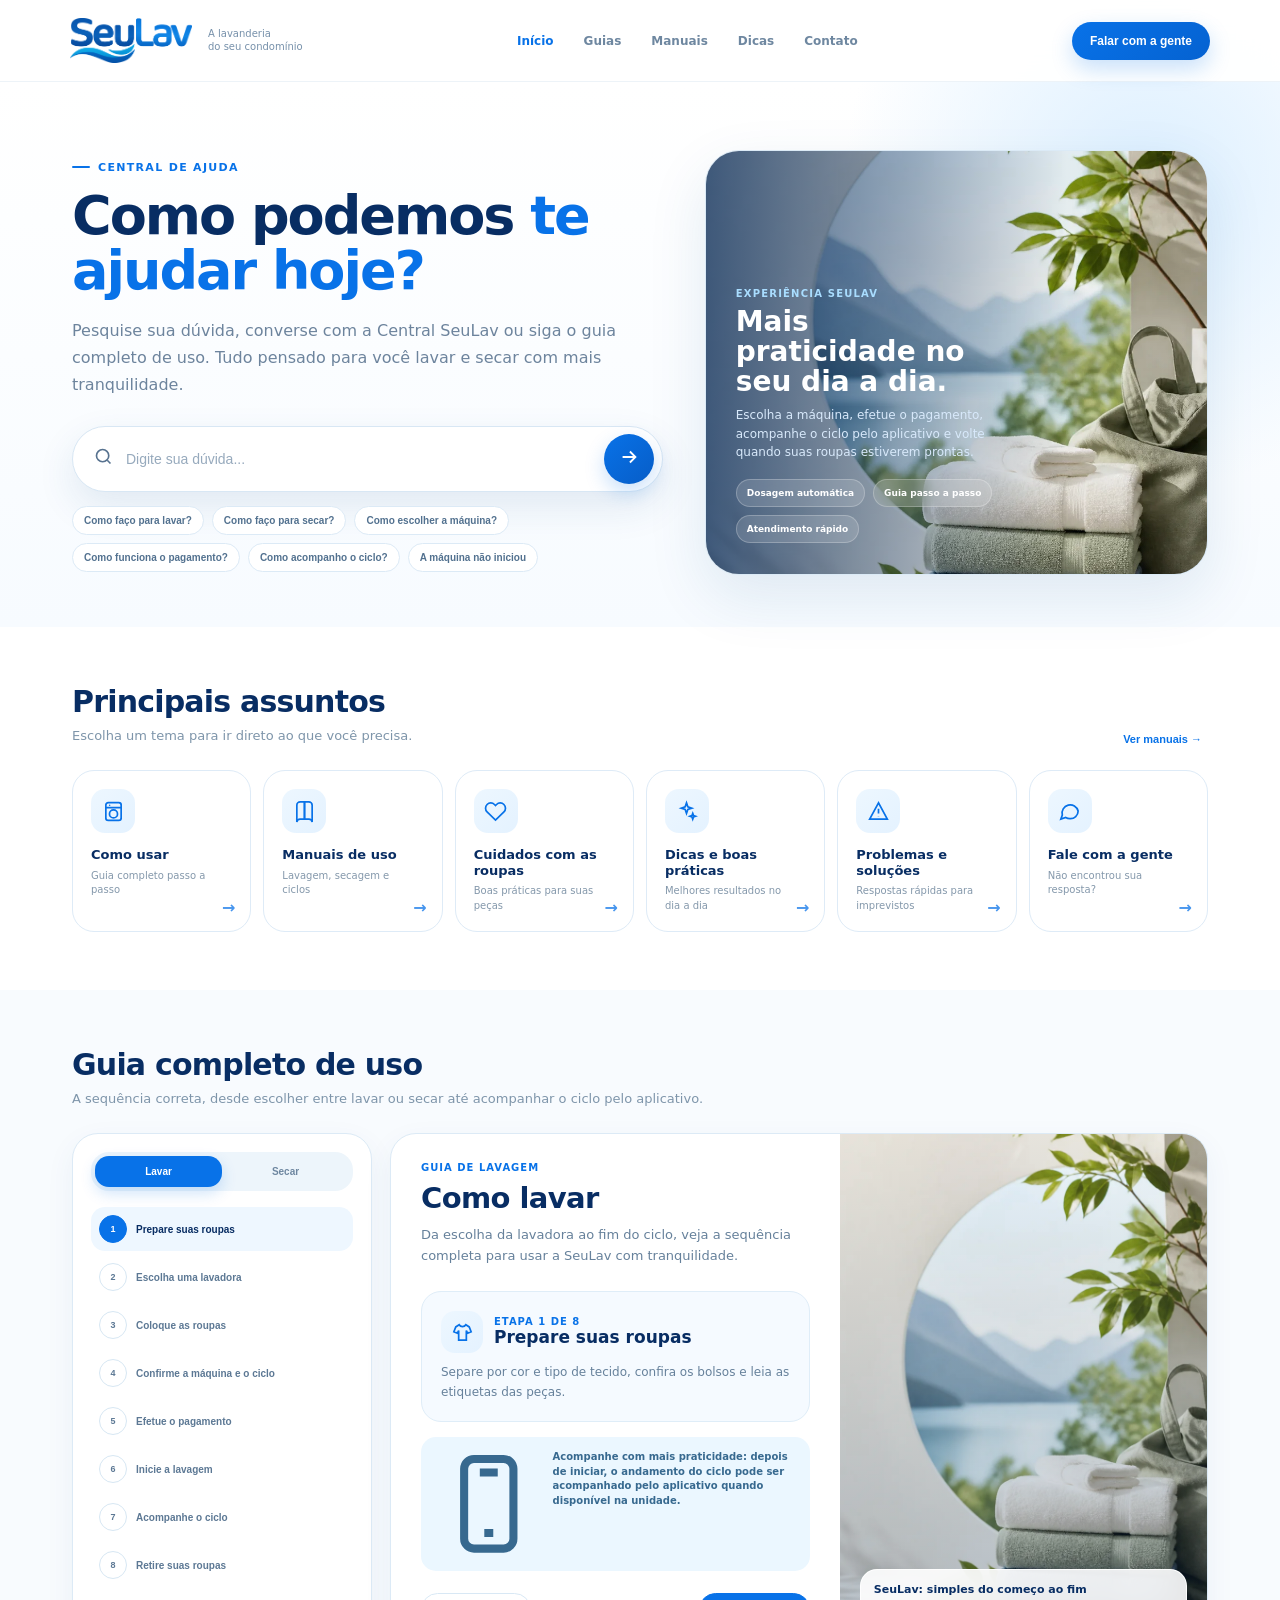
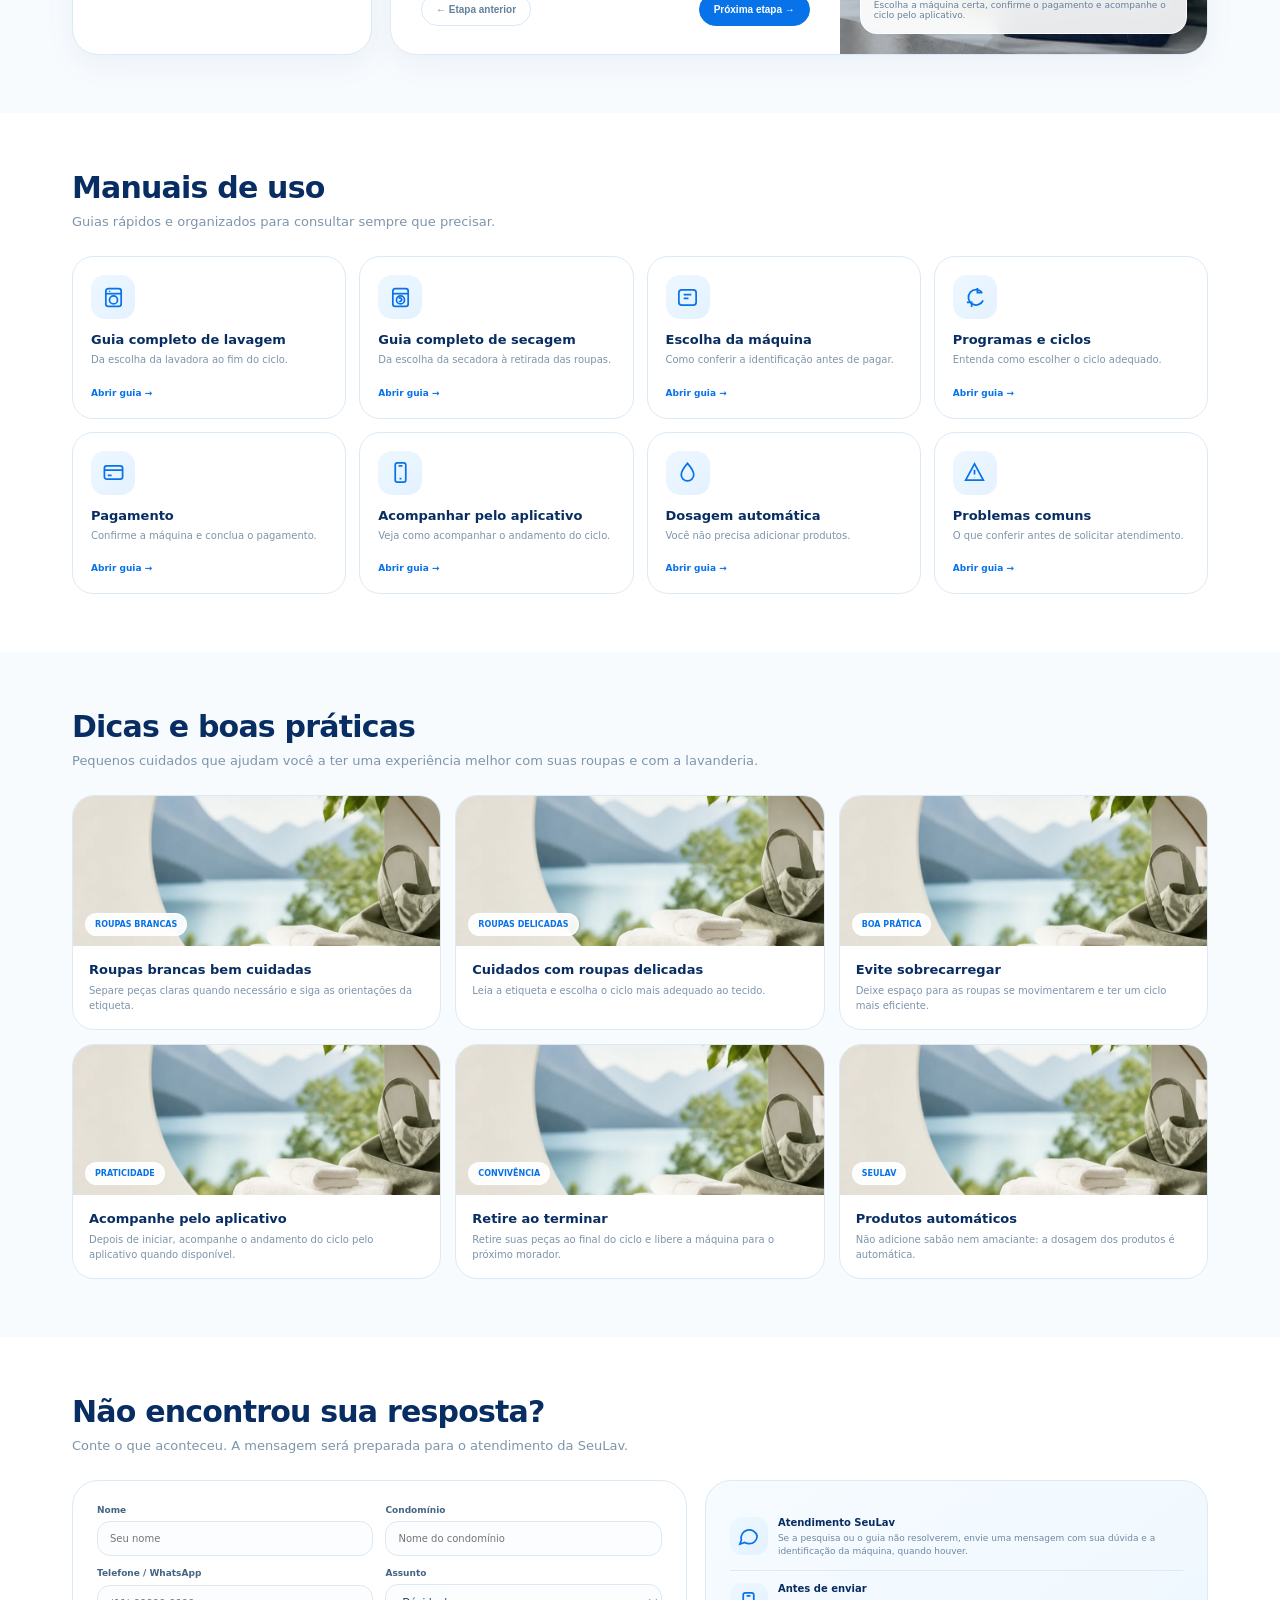
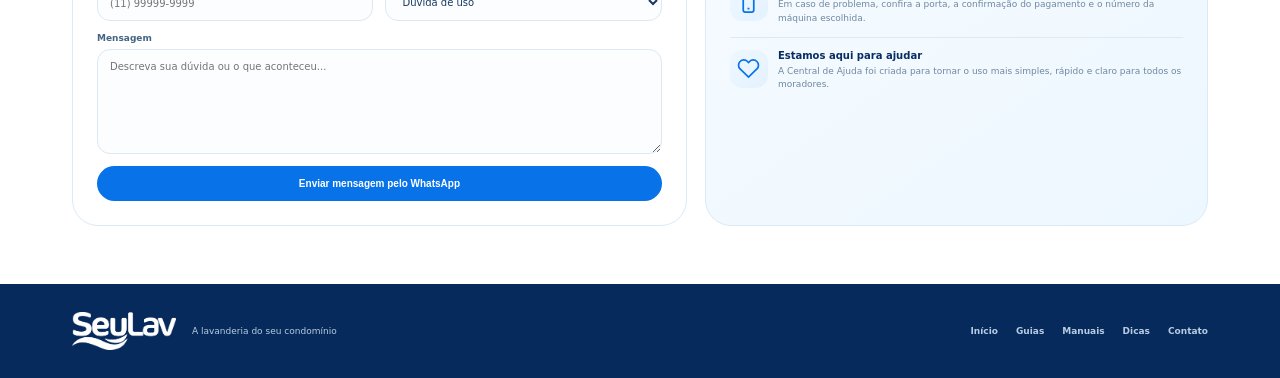
==== commit 4aeecb7c: "feat: build full interactive SeuLav help center experience" ====
--- a/ajuda-teste/index.html
+++ b/ajuda-teste/index.html
@@ -3,104 +3,171 @@
 <head>
 <meta charset="utf-8">
 <meta name="viewport" content="width=device-width,initial-scale=1,viewport-fit=cover">
-<meta name="theme-color" content="#f6fbff">
+<meta name="theme-color" content="#ffffff">
 <title>SeuLav — Central de Ajuda</title>
+<meta name="description" content="Central de Ajuda SeuLav: pesquise dúvidas, consulte guias de lavagem e secagem e fale com a equipe.">
 <style>
-:root{--blue:#0964d7;--blue2:#1ea7ff;--navy:#082d63;--ink:#17365f;--muted:#6f86a0;--line:#dfeaf5;--soft:#f6fbff;--pale:#eaf5ff;--white:#fff;--shadow:0 20px 60px rgba(18,72,126,.10);--radius:28px}
-*{box-sizing:border-box}html{scroll-behavior:smooth}body{margin:0;background:#edf6fc;color:var(--ink);font-family:Inter,ui-sans-serif,system-ui,-apple-system,BlinkMacSystemFont,"Segoe UI",Arial,sans-serif;-webkit-font-smoothing:antialiased}.shell{max-width:1440px;margin:auto;background:#fff;min-height:100vh;overflow:hidden}.header{height:82px;display:flex;align-items:center;justify-content:space-between;padding:0 66px;border-bottom:1px solid #edf3f8;background:rgba(255,255,255,.96);position:sticky;top:0;z-index:50}.brand{display:flex;align-items:center;gap:12px}.logo{width:128px;height:auto}.tag{font-size:10px;color:#7f94a8;font-weight:700}.nav{display:flex;gap:30px;font-size:12px;font-weight:800;color:#6f86a0}.nav a{color:inherit;text-decoration:none}.nav a.active,.nav a:hover{color:var(--blue)}.topbtn{border:0;background:var(--blue);color:#fff;border-radius:24px;padding:12px 18px;font-weight:900;font-size:12px;cursor:pointer;box-shadow:0 10px 24px rgba(9,100,215,.2)}
-.hero{padding:64px 72px 52px;background:linear-gradient(180deg,#fbfdff,#f5faff);position:relative}.hero:before{content:"";position:absolute;right:-120px;top:-90px;width:460px;height:460px;border-radius:50%;background:radial-gradient(circle at 35% 35%,#dff2ff,#eef8ff 60%,transparent 61%);opacity:.85}.hero-grid{display:grid;grid-template-columns:1.08fr .92fr;gap:48px;align-items:center;position:relative;z-index:1}.eyebrow{font-size:11px;font-weight:900;letter-spacing:.12em;text-transform:uppercase;color:var(--blue);display:flex;gap:8px;align-items:center}.eyebrow:before{content:"";width:24px;height:2px;background:var(--blue)}h1{margin:12px 0 14px;font-size:54px;line-height:1.02;letter-spacing:-2px;color:var(--navy);max-width:620px}h1 em{font-style:normal;color:var(--blue)}.lead{font-size:16px;line-height:1.65;color:#6a829b;max-width:610px;margin:0}.searchbox{margin-top:28px;max-width:660px;height:64px;border-radius:34px;border:1px solid #dce9f4;background:#fff;display:flex;align-items:center;padding:7px 8px 7px 20px;box-shadow:0 14px 34px rgba(26,82,136,.10)}.searchbox span{font-size:19px;margin-right:10px;opacity:.7}.searchbox input{flex:1;border:0;outline:0;background:transparent;color:var(--ink);font-size:14px}.searchbox button{width:49px;height:49px;border:0;border-radius:50%;background:var(--blue);color:#fff;font-size:20px;cursor:pointer}.chips{display:flex;gap:8px;flex-wrap:wrap;margin-top:14px}.chip{border:1px solid #dfeaf5;background:#fff;color:#557392;border-radius:20px;padding:8px 12px;font-size:10px;font-weight:800;cursor:pointer}.experience{background:#fff;border:1px solid #e2edf7;border-radius:30px;padding:22px;box-shadow:var(--shadow);position:relative;overflow:hidden}.experience:after{content:"";position:absolute;right:-80px;bottom:-80px;width:210px;height:210px;border-radius:50%;background:#eaf6ff}.exp-head{display:flex;justify-content:space-between;align-items:center;margin-bottom:15px}.exp-head b{font-size:14px;color:var(--navy)}.online{font-size:10px;color:#5e7d9a;font-weight:800}.online:before{content:"";display:inline-block;width:7px;height:7px;border-radius:50%;background:#2dc57e;margin-right:6px}.fabric{height:190px;border-radius:22px;background:linear-gradient(135deg,#eff8ff,#d9eeff);overflow:hidden;position:relative}.fabric:before,.fabric:after{content:"";position:absolute;border-radius:999px;background:linear-gradient(90deg,#ffffff,#ddecf7)}.fabric:before{width:240px;height:54px;right:18px;bottom:22px;box-shadow:0 -56px 0 #8ec4ef,0 -112px 0 #f8fbff}.fabric:after{width:150px;height:20px;right:38px;bottom:38px;opacity:.45}.exp-copy{position:relative;z-index:2;padding:16px 2px 0}.exp-copy strong{display:block;color:var(--navy);font-size:15px}.exp-copy small{display:block;margin-top:5px;color:#7d93a8;font-size:11px;line-height:1.45}
-.section{padding:54px 72px}.section.alt{background:#fbfdff}.section-head{display:flex;justify-content:space-between;gap:20px;align-items:end;margin-bottom:24px}.section h2{font-size:30px;letter-spacing:-.8px;color:var(--navy);margin:0}.section-head p{margin:6px 0 0;color:#8195aa;font-size:13px}.grid6{display:grid;grid-template-columns:repeat(6,1fr);gap:13px}.card{border:1px solid var(--line);background:#fff;border-radius:22px;padding:20px;min-height:146px;cursor:pointer;transition:.2s;box-shadow:0 5px 16px rgba(18,72,126,.03)}.card:hover{transform:translateY(-4px);box-shadow:0 14px 30px rgba(18,72,126,.09)}.icon{width:46px;height:46px;border-radius:15px;background:#eaf5ff;display:flex;align-items:center;justify-content:center;color:var(--blue);font-size:21px;margin-bottom:14px}.card b{font-size:13px;color:var(--navy);display:block}.card small{display:block;margin-top:5px;font-size:10px;color:#8296aa;line-height:1.45}
-.chatpanel{display:none}.chatpanel.show{display:block}.chatbox{display:grid;grid-template-columns:220px 1fr 240px;gap:18px;border:1px solid #dbe9f5;background:#fff;border-radius:28px;padding:20px;box-shadow:var(--shadow)}.side{border-radius:20px;background:#f6fbff;padding:16px}.side h4{margin:0 0 12px;color:var(--navy);font-size:13px}.suggest{display:flex;flex-direction:column;gap:8px}.suggest button{border:0;background:#fff;border:1px solid #e1edf7;border-radius:14px;padding:10px 12px;text-align:left;color:#5c7895;font-size:10px;font-weight:800;cursor:pointer}.conversation{min-height:330px;display:flex;flex-direction:column}.bubble-user{align-self:flex-end;background:var(--blue);color:#fff;border-radius:18px 18px 4px 18px;padding:12px 15px;max-width:75%;font-size:12px}.bubble-ai{margin-top:12px;align-self:flex-start;background:#f4f9fd;border:1px solid #e3eef7;border-radius:18px 18px 18px 4px;padding:16px;max-width:88%}.bubble-ai h3{margin:0;color:var(--navy);font-size:18px}.bubble-ai p{color:#637d97;font-size:12px;line-height:1.6;margin:8px 0}.note{margin-top:10px;padding:12px 14px;border-radius:14px;background:#fff;border-left:4px solid var(--blue);font-size:11px;color:var(--navy);font-weight:800}.steps{display:grid;gap:8px;margin-top:12px}.step{display:flex;gap:10px;align-items:flex-start;padding:10px;border-radius:12px;background:#fff;border:1px solid #e4eef7;font-size:10px;color:#5f7892}.num{min-width:22px;height:22px;border-radius:50%;background:var(--blue);color:#fff;display:flex;align-items:center;justify-content:center;font-size:9px;font-weight:900}.composer{margin-top:auto;padding-top:14px;display:flex;gap:8px}.composer input{flex:1;height:46px;border:1px solid #dce9f4;border-radius:24px;padding:0 16px;outline:0}.composer button{width:46px;height:46px;border:0;border-radius:50%;background:var(--blue);color:#fff;cursor:pointer}.related{border-radius:20px;background:#f8fbfe;padding:16px}.related h4{margin:0 0 12px;color:var(--navy);font-size:13px}.related a{display:block;padding:10px 0;border-bottom:1px solid #e5eef7;color:#53708d;text-decoration:none;font-size:10px;font-weight:800}.human{margin-top:16px;padding:14px;border-radius:16px;background:#eaf5ff}.human b{display:block;color:var(--navy);font-size:11px}.human p{font-size:10px;color:#64809c;line-height:1.5}.human button{width:100%;border:0;border-radius:18px;background:var(--blue);color:#fff;padding:10px;font-size:10px;font-weight:900;cursor:pointer}
-.guide-wrap{display:grid;grid-template-columns:260px 1fr;gap:20px}.tabs{background:#f6fbff;border-radius:22px;padding:14px}.tabs button{width:100%;border:0;background:transparent;border-radius:14px;padding:12px 14px;text-align:left;color:#66809b;font-size:11px;font-weight:800;cursor:pointer}.tabs button.active{background:#fff;color:var(--blue);box-shadow:0 5px 15px rgba(20,70,120,.06)}.guide-main{border:1px solid #e0ebf5;border-radius:24px;padding:24px;background:#fff}.guide-main h3{margin:0;color:var(--navy);font-size:24px}.guide-main p{color:#72889e;font-size:12px}.guide-step{padding:16px 0;border-bottom:1px solid #edf3f8;display:grid;grid-template-columns:36px 1fr;gap:12px}.guide-step:last-child{border-bottom:0}.guide-step b{color:var(--navy);font-size:13px}.guide-step small{display:block;color:#7890a7;font-size:11px;line-height:1.5;margin-top:4px}
-.manual-grid{display:grid;grid-template-columns:repeat(3,1fr);gap:14px}.manual-card{border:1px solid var(--line);border-radius:20px;padding:20px;background:#fff;cursor:pointer}.manual-card b{color:var(--navy);font-size:14px}.manual-card p{font-size:11px;color:#7b90a5;line-height:1.5}.tip-grid{display:grid;grid-template-columns:repeat(3,1fr);gap:14px}.tip-card{border:1px solid var(--line);border-radius:20px;overflow:hidden;background:#fff}.tip-visual{height:130px;background:linear-gradient(135deg,#eff8ff,#d6ecff);position:relative}.tip-visual:after{content:"";position:absolute;width:150px;height:32px;border-radius:999px;background:#fff;right:20px;bottom:18px;box-shadow:0 -35px 0 #91c4ee,0 -70px 0 #f8fbff}.tip-card div:last-child{padding:16px}.tip-card b{color:var(--navy);font-size:13px}.tip-card p{font-size:10px;line-height:1.5;color:#8195aa}
-.contact{display:grid;grid-template-columns:1fr 1fr;gap:24px}.contact-copy{padding:12px}.contact-copy h3{font-size:28px;color:var(--navy);margin:0 0 10px}.contact-copy p{color:#74899f;font-size:12px;line-height:1.6}.contact-form{border:1px solid #dfeaf5;border-radius:24px;padding:20px;background:#fff}.form-grid{display:grid;grid-template-columns:1fr 1fr;gap:10px}.contact-form input,.contact-form textarea{width:100%;border:1px solid #dfeaf5;border-radius:12px;padding:12px;font:inherit;font-size:11px;outline:0}.contact-form textarea{min-height:120px;resize:vertical;grid-column:1/-1}.contact-form button{margin-top:10px;width:100%;border:0;border-radius:18px;background:var(--blue);color:#fff;padding:13px;font-weight:900;cursor:pointer}
-.footer{background:#062849;color:#9cb4c8;padding:30px 72px;display:flex;justify-content:space-between;font-size:10px}.footer b{color:#fff}.mobile-nav{display:none}.hidden{display:none!important}
-@media(max-width:980px){.header{padding:0 24px}.nav{display:none}.hero{padding:42px 24px}.hero-grid{grid-template-columns:1fr}.experience{order:-1}.grid6{grid-template-columns:repeat(3,1fr)}.section{padding:42px 24px}.chatbox{grid-template-columns:1fr}.side,.related{display:none}.guide-wrap{grid-template-columns:1fr}.manual-grid,.tip-grid{grid-template-columns:1fr 1fr}.footer{padding:24px}.mobile-nav{display:flex;position:fixed;bottom:12px;left:50%;transform:translateX(-50%);z-index:60;background:rgba(255,255,255,.96);border:1px solid #dce9f4;border-radius:24px;box-shadow:0 14px 30px rgba(20,70,120,.16);width:min(92%,430px);height:64px;align-items:center;justify-content:space-around}.mobile-nav button{border:0;background:none;color:#7f95aa;font-size:9px;font-weight:800}.mobile-nav button span{display:block;font-size:19px;margin-bottom:3px}.mobile-nav button.active{color:var(--blue)}body{padding-bottom:78px}}
-@media(max-width:560px){.header{height:68px;padding:0 16px}.logo{width:108px}.tag{display:none}.topbtn{font-size:10px;padding:10px 12px}.hero{padding:26px 16px}.hero:before{display:none}.experience{padding:15px;border-radius:24px}.fabric{height:126px}.hero h1,h1{font-size:36px;letter-spacing:-1.2px}.lead{font-size:13px}.searchbox{height:56px;margin-top:20px;padding-left:15px}.searchbox button{width:42px;height:42px}.chips{gap:6px}.chip{font-size:9px;padding:7px 10px}.section{padding:34px 16px}.section h2{font-size:24px}.grid6{grid-template-columns:1fr 1fr;gap:10px}.card{padding:15px;min-height:134px}.icon{width:40px;height:40px;font-size:18px}.manual-grid,.tip-grid{grid-template-columns:1fr}.contact{grid-template-columns:1fr}.form-grid{grid-template-columns:1fr}.contact-form textarea{grid-column:auto}.footer{padding:22px 16px;display:block;text-align:center}.footer span{display:block;margin-top:6px}.conversation{min-height:370px}}
+:root{--blue:#0872e8;--blue2:#08a6ee;--navy:#082d63;--ink:#18395f;--muted:#6f88a2;--line:#deebf7;--soft:#f5faff;--pale:#eaf5ff;--white:#fff;--green:#21b979;--shadow:0 22px 60px rgba(20,78,139,.11);--shadow2:0 12px 34px rgba(20,78,139,.09);--radius:26px}
+*{box-sizing:border-box}html{scroll-behavior:smooth}body{margin:0;background:#eef6fc;color:var(--ink);font-family:Inter,ui-sans-serif,system-ui,-apple-system,BlinkMacSystemFont,"Segoe UI",Arial,sans-serif;-webkit-font-smoothing:antialiased}.shell{max-width:1480px;margin:auto;background:#fff;min-height:100vh;overflow:hidden}.header{height:82px;padding:0 70px;display:flex;align-items:center;justify-content:space-between;position:sticky;top:0;z-index:50;background:rgba(255,255,255,.94);backdrop-filter:blur(18px);border-bottom:1px solid #edf3f8}.brand{display:flex;align-items:center;gap:16px}.logo{width:122px;height:auto;display:block}.brand-copy{font-size:10px;color:#7690aa;line-height:1.25}.nav{display:flex;align-items:center;gap:30px}.nav a{font-size:12px;font-weight:800;color:#6e87a0;text-decoration:none;transition:.2s}.nav a:hover,.nav a.active{color:var(--blue)}.head-actions{display:flex;align-items:center;gap:10px}.head-btn{border:0;background:linear-gradient(135deg,var(--blue),#0562d1);color:#fff;border-radius:24px;padding:12px 18px;font-weight:850;font-size:12px;box-shadow:0 9px 22px rgba(8,114,232,.22);cursor:pointer}.hero{position:relative;padding:68px 72px 52px;display:grid;grid-template-columns:1.08fr .92fr;gap:42px;align-items:center;background:linear-gradient(180deg,#fff 0%,#f7fbff 100%)}.hero:before{content:"";position:absolute;width:620px;height:620px;border-radius:50%;background:radial-gradient(circle,#dcefff 0%,rgba(220,239,255,0) 70%);right:-180px;top:-210px}.eyebrow{display:inline-flex;align-items:center;gap:8px;color:var(--blue);font-size:11px;font-weight:900;letter-spacing:.12em;text-transform:uppercase}.eyebrow:before{content:"";width:18px;height:2px;background:var(--blue);border-radius:2px}.hero h1{font-size:54px;line-height:1.03;letter-spacing:-2px;color:var(--navy);margin:14px 0 18px;max-width:720px}.hero h1 span{color:var(--blue)}.hero p{font-size:16px;line-height:1.7;color:#6d849d;max-width:690px;margin:0}.searchbox{max-width:760px;margin-top:27px;height:66px;border:1px solid #d8e7f4;background:#fff;border-radius:34px;padding:7px 8px 7px 20px;display:flex;align-items:center;gap:10px;box-shadow:0 15px 38px rgba(30,86,137,.11)}.searchbox svg{width:21px;height:21px;color:#57728f;flex:0 0 auto}.searchbox input{flex:1;min-width:0;border:0;outline:0;background:transparent;font-size:14px;color:var(--ink)}.searchbox input::placeholder{color:#97aabd}.send-circle{width:50px;height:50px;border:0;border-radius:50%;background:linear-gradient(135deg,var(--blue),#075dc7);color:#fff;display:grid;place-items:center;cursor:pointer;box-shadow:0 8px 20px rgba(8,114,232,.22)}.send-circle svg{color:#fff;width:22px;height:22px}.chips{display:flex;flex-wrap:wrap;gap:8px;margin-top:14px}.chip{border:1px solid #dceaf6;background:#fff;color:#52718f;border-radius:18px;padding:8px 11px;font-size:10px;font-weight:800;cursor:pointer;transition:.2s}.chip:hover{border-color:#a8d5ff;color:var(--blue);transform:translateY(-1px)}.hero-media{position:relative;z-index:1;min-height:425px;border-radius:34px;overflow:hidden;border:1px solid #dbeaf6;background:#dfefff;box-shadow:var(--shadow)}.hero-media img{position:absolute;inset:0;width:100%;height:100%;object-fit:cover;object-position:center}.hero-media:after{content:"";position:absolute;inset:0;background:linear-gradient(90deg,rgba(4,41,89,.74) 0%,rgba(4,41,89,.35) 42%,rgba(4,41,89,.03) 72%)}.media-copy{position:absolute;z-index:2;left:30px;bottom:31px;width:52%;color:#fff}.media-copy .mini{font-size:10px;letter-spacing:.12em;text-transform:uppercase;font-weight:900;color:#a9ddff}.media-copy h3{font-size:28px;line-height:1.06;margin:8px 0 10px}.media-copy p{font-size:12px;line-height:1.55;color:#d8e9fb}.media-badges{display:flex;gap:8px;flex-wrap:wrap;margin-top:17px}.media-badge{background:rgba(255,255,255,.14);backdrop-filter:blur(10px);border:1px solid rgba(255,255,255,.24);border-radius:18px;padding:8px 10px;font-size:9px;font-weight:800}.section{padding:58px 72px}.section.alt{background:#f8fbfe}.section-head{display:flex;align-items:end;justify-content:space-between;gap:24px;margin-bottom:24px}.section-head h2{font-size:30px;line-height:1.1;letter-spacing:-.8px;color:var(--navy);margin:0}.section-head p{margin:8px 0 0;color:#7e95aa;font-size:13px;line-height:1.55}.link-btn{border:0;background:none;color:var(--blue);font-size:11px;font-weight:900;cursor:pointer}.category-grid{display:grid;grid-template-columns:repeat(6,1fr);gap:12px}.category{border:1px solid var(--line);background:#fff;border-radius:22px;padding:18px;min-height:148px;cursor:pointer;transition:.22s;position:relative;overflow:hidden}.category:hover{transform:translateY(-4px);box-shadow:var(--shadow2);border-color:#c9e4fb}.category:after{content:"→";position:absolute;right:15px;bottom:14px;color:var(--blue);font-weight:900;opacity:.75}.ico{width:44px;height:44px;border-radius:14px;background:linear-gradient(135deg,#edf7ff,#e4f2ff);display:grid;place-items:center;color:var(--blue);margin-bottom:14px}.ico svg{width:23px;height:23px}.category b{display:block;color:var(--navy);font-size:13px;line-height:1.2}.category small{display:block;color:#8498ab;font-size:10px;line-height:1.45;margin-top:6px;padding-right:16px}.chat-wrap{display:none;padding:0 72px 64px}.chat-wrap.show{display:block}.chat-shell{border:1px solid #dcebf7;border-radius:30px;background:#fff;box-shadow:var(--shadow);display:grid;grid-template-columns:235px minmax(0,1fr) 250px;overflow:hidden;min-height:520px}.chat-side{background:#f8fbfe;padding:22px;border-right:1px solid #e5eef7}.chat-side.right{border-right:0;border-left:1px solid #e5eef7}.chat-title{font-size:11px;font-weight:900;color:var(--navy);margin-bottom:12px;text-transform:uppercase;letter-spacing:.08em}.suggestion{display:flex;gap:9px;align-items:center;border:0;background:transparent;width:100%;text-align:left;padding:9px 0;color:#5b7894;font-size:10px;font-weight:750;cursor:pointer}.suggestion .dot{width:27px;height:27px;border-radius:9px;background:#e8f4ff;display:grid;place-items:center;color:var(--blue);flex:0 0 auto}.suggestion:hover{color:var(--blue)}.chat-main{display:flex;flex-direction:column;min-width:0;background:linear-gradient(180deg,#fff,#fbfdff)}.chat-head{height:70px;border-bottom:1px solid #e8f0f7;padding:0 22px;display:flex;align-items:center;justify-content:space-between}.chat-head h3{margin:0;color:var(--navy);font-size:16px}.status{display:flex;align-items:center;gap:6px;color:#718aa3;font-size:9px;font-weight:800}.status i{width:7px;height:7px;border-radius:50%;background:var(--green)}.transcript{flex:1;padding:22px;overflow:auto;max-height:390px}.bubble-row{display:flex;margin:0 0 15px}.bubble-row.user{justify-content:flex-end}.bubble{max-width:82%;border-radius:18px;padding:12px 14px;font-size:12px;line-height:1.55}.bubble.user{background:linear-gradient(135deg,var(--blue),#0662cf);color:#fff;border-bottom-right-radius:6px}.assistant-box{display:flex;gap:10px;align-items:flex-start;max-width:94%}.avatar{width:32px;height:32px;border-radius:11px;background:#e7f4ff;color:var(--blue);display:grid;place-items:center;font-weight:900;font-size:12px;flex:0 0 auto}.answer-card{border:1px solid #e2edf7;background:#fff;border-radius:20px;padding:16px;box-shadow:0 8px 22px rgba(25,83,136,.05);min-width:0}.answer-card h4{margin:0 0 7px;color:var(--navy);font-size:14px}.answer-card p{margin:0;color:#617d98;font-size:11px;line-height:1.6}.answer-note{margin-top:11px!important;padding:10px 12px;border-radius:13px;background:#edf7ff;color:#315d89!important;font-weight:750}.answer-steps{display:grid;gap:7px;margin-top:13px}.answer-step{display:flex;align-items:flex-start;gap:8px;color:#54728f;font-size:10px;line-height:1.4}.num{width:20px;height:20px;border-radius:50%;background:#e8f4ff;color:var(--blue);font-size:9px;font-weight:900;display:grid;place-items:center;flex:0 0 auto}.answer-actions{display:flex;gap:8px;flex-wrap:wrap;margin-top:13px}.small-btn{border:1px solid #d7e8f6;background:#fff;color:var(--blue);border-radius:17px;padding:8px 11px;font-size:9px;font-weight:900;cursor:pointer}.small-btn.primary{background:var(--blue);border-color:var(--blue);color:#fff}.chat-input{padding:14px 18px;border-top:1px solid #e7eff7;display:flex;align-items:center;gap:9px}.chat-input input{flex:1;border:1px solid #dce8f3;background:#fff;border-radius:22px;height:44px;padding:0 15px;outline:0;color:var(--ink);font-size:11px}.chat-input button{width:42px;height:42px;border:0;border-radius:50%;background:var(--blue);color:#fff;cursor:pointer}.related{border:1px solid #e0ecf6;border-radius:16px;background:#fff;padding:11px;margin-bottom:9px;cursor:pointer}.related b{display:block;color:var(--navy);font-size:10px}.related small{display:block;color:#8297aa;font-size:9px;line-height:1.4;margin-top:4px}.human-card{margin-top:18px;border-radius:19px;padding:15px;background:linear-gradient(135deg,#edf7ff,#e4f3ff);border:1px solid #d6eafa}.human-card b{display:block;color:var(--navy);font-size:11px}.human-card p{font-size:9px;color:#68839d;line-height:1.45;margin:6px 0 11px}.human-card button{width:100%;border:0;border-radius:17px;background:var(--blue);color:#fff;padding:9px;font-size:9px;font-weight:900;cursor:pointer}.guide-layout{display:grid;grid-template-columns:300px minmax(0,1fr);gap:18px}.guide-nav,.guide-panel{border:1px solid #dceaf6;background:#fff;border-radius:26px;box-shadow:0 10px 30px rgba(24,79,130,.06)}.guide-nav{padding:18px}.guide-tabs{display:flex;background:#edf5fb;border-radius:18px;padding:4px;margin-bottom:16px}.guide-tab{flex:1;border:0;background:transparent;border-radius:14px;padding:10px;color:#6e87a0;font-size:10px;font-weight:900;cursor:pointer}.guide-tab.active{background:var(--blue);color:#fff;box-shadow:0 6px 15px rgba(8,114,232,.2)}.step-list{display:grid;gap:4px}.step-btn{display:grid;grid-template-columns:28px 1fr;gap:9px;align-items:center;border:0;background:transparent;border-radius:14px;padding:8px;text-align:left;cursor:pointer;color:#5c7894}.step-btn.active{background:#eef7ff;color:var(--navy)}.step-number{width:28px;height:28px;border-radius:50%;display:grid;place-items:center;border:1px solid #d7e7f3;font-size:9px;font-weight:900}.step-btn.active .step-number{background:var(--blue);color:#fff;border-color:var(--blue)}.step-btn span:last-child{font-size:10px;font-weight:800;line-height:1.3}.guide-panel{overflow:hidden;display:grid;grid-template-columns:minmax(0,1.1fr) minmax(280px,.9fr);min-height:480px}.guide-copy{padding:28px 30px;display:flex;flex-direction:column}.guide-kicker{color:var(--blue);font-size:10px;font-weight:900;text-transform:uppercase;letter-spacing:.1em}.guide-copy h3{font-size:29px;line-height:1.05;letter-spacing:-.6px;color:var(--navy);margin:10px 0 10px}.guide-copy p{font-size:13px;line-height:1.65;color:#66819b;margin:0}.step-detail{margin-top:24px;border-radius:20px;background:#f5faff;border:1px solid #dfedf8;padding:19px}.step-detail-top{display:flex;gap:11px;align-items:center}.step-detail .ico{margin:0;width:42px;height:42px}.step-detail h4{margin:0;color:var(--navy);font-size:17px}.step-detail p{margin-top:10px;font-size:12px}.auto-note{display:flex;gap:10px;align-items:flex-start;margin-top:15px;padding:13px 14px;background:#ebf7ff;border-radius:15px;color:#37698f;font-size:10px;line-height:1.45;font-weight:750}.guide-controls{display:flex;gap:9px;margin-top:auto;padding-top:22px}.guide-controls button{border:1px solid #d8e8f5;background:#fff;color:#62809a;border-radius:18px;padding:10px 14px;font-size:10px;font-weight:900;cursor:pointer}.guide-controls button.next{background:var(--blue);border-color:var(--blue);color:#fff;margin-left:auto}.guide-photo{position:relative;min-height:100%;background:#d8eafa}.guide-photo img{position:absolute;inset:0;width:100%;height:100%;object-fit:cover}.guide-photo:after{content:"";position:absolute;inset:0;background:linear-gradient(180deg,rgba(255,255,255,.08),rgba(6,48,100,.27))}.photo-label{position:absolute;z-index:2;left:20px;bottom:20px;right:20px;background:rgba(255,255,255,.9);backdrop-filter:blur(12px);border:1px solid rgba(255,255,255,.9);border-radius:17px;padding:13px}.photo-label b{display:block;color:var(--navy);font-size:11px}.photo-label span{display:block;color:#67819a;font-size:9px;margin-top:4px}.manual-grid{display:grid;grid-template-columns:repeat(4,1fr);gap:13px}.manual-card{border:1px solid #dceaf6;border-radius:21px;background:#fff;padding:18px;cursor:pointer;transition:.2s}.manual-card:hover{transform:translateY(-3px);box-shadow:var(--shadow2)}.manual-card .ico{margin-bottom:13px}.manual-card b{display:block;color:var(--navy);font-size:13px}.manual-card p{font-size:10px;color:#7e95aa;line-height:1.45;margin:6px 0 13px}.manual-card span{font-size:9px;color:var(--blue);font-weight:900}.tips-grid{display:grid;grid-template-columns:repeat(3,1fr);gap:14px}.tip-card{border:1px solid #dceaf6;border-radius:22px;overflow:hidden;background:#fff}.tip-image{height:150px;position:relative;overflow:hidden;background:#dbeaf5}.tip-image img{width:100%;height:100%;object-fit:cover}.tip-tag{position:absolute;left:12px;bottom:10px;background:rgba(255,255,255,.92);border:1px solid rgba(255,255,255,.95);border-radius:13px;padding:6px 9px;color:var(--blue);font-size:8px;font-weight:900;text-transform:uppercase}.tip-copy{padding:16px}.tip-copy b{display:block;color:var(--navy);font-size:13px}.tip-copy p{font-size:10px;color:#7d94aa;line-height:1.5;margin:6px 0 0}.contact-grid{display:grid;grid-template-columns:1.1fr .9fr;gap:18px}.contact-card,.contact-info{border:1px solid #dceaf6;border-radius:26px;background:#fff;padding:24px}.contact-form{display:grid;grid-template-columns:1fr 1fr;gap:12px}.field{display:grid;gap:6px}.field.full{grid-column:1/-1}.field label{font-size:9px;font-weight:900;color:#446583}.field input,.field textarea,.field select{width:100%;border:1px solid #dce8f3;border-radius:13px;background:#fbfdff;padding:11px 12px;outline:0;color:var(--ink);font:inherit;font-size:10px}.field textarea{min-height:105px;resize:vertical}.form-btn{grid-column:1/-1;border:0;border-radius:18px;background:var(--blue);color:#fff;padding:12px;font-weight:900;font-size:10px;cursor:pointer}.contact-info{background:linear-gradient(145deg,#f6fbff,#edf7ff)}.info-row{display:flex;gap:10px;padding:12px 0;border-bottom:1px solid #dceaf6}.info-row:last-child{border-bottom:0}.info-row .ico{margin:0;width:38px;height:38px;border-radius:12px;flex:0 0 auto}.info-row b{display:block;color:var(--navy);font-size:10px}.info-row p{font-size:9px;line-height:1.45;color:#6f88a1;margin:4px 0 0}.footer{background:#062a5c;color:#b8cce0;padding:28px 72px;display:grid;grid-template-columns:1fr auto;gap:20px;align-items:center}.footer-brand{display:flex;align-items:center;gap:16px}.footer-logo{width:104px;filter:brightness(0) invert(1)}.footer small{font-size:9px}.footer-links{display:flex;gap:18px}.footer-links a{color:#b8cce0;text-decoration:none;font-size:9px;font-weight:750}.mobile-nav{display:none}.toast{position:fixed;left:50%;bottom:25px;transform:translate(-50%,20px);opacity:0;pointer-events:none;background:#062a5c;color:#fff;padding:12px 17px;border-radius:22px;font-size:10px;font-weight:800;transition:.25s;z-index:80}.toast.show{opacity:1;transform:translate(-50%,0)}
+@media(max-width:1120px){.category-grid{grid-template-columns:repeat(3,1fr)}.chat-shell{grid-template-columns:200px minmax(0,1fr)}.chat-side.right{display:none}.guide-panel{grid-template-columns:1fr}.guide-photo{min-height:260px}.manual-grid{grid-template-columns:repeat(2,1fr)}}
+@media(max-width:860px){.header{height:70px;padding:0 22px}.brand-copy,.nav{display:none}.logo{width:108px}.head-btn{padding:10px 13px}.hero{grid-template-columns:1fr;padding:40px 24px 30px}.hero h1{font-size:43px}.hero-media{min-height:330px}.section{padding:43px 24px}.chat-wrap{padding:0 24px 48px}.chat-shell{grid-template-columns:1fr}.chat-side{display:none}.guide-layout{grid-template-columns:1fr}.guide-nav{padding:14px}.step-list{grid-template-columns:repeat(4,1fr)}.step-btn{grid-template-columns:1fr;text-align:center;justify-items:center}.step-btn span:last-child{font-size:9px}.tips-grid{grid-template-columns:1fr 1fr}.contact-grid{grid-template-columns:1fr}.footer{padding:25px 24px;margin-bottom:75px}.mobile-nav{display:flex;position:fixed;z-index:60;left:50%;bottom:12px;transform:translateX(-50%);width:min(92%,460px);height:64px;background:rgba(255,255,255,.96);border:1px solid #dbe8f3;border-radius:23px;box-shadow:0 14px 36px rgba(18,66,111,.18);align-items:center;justify-content:space-around}.mobile-nav button{border:0;background:none;color:#8197ab;font-size:9px;font-weight:850;display:flex;flex-direction:column;gap:4px;align-items:center}.mobile-nav button svg{width:20px;height:20px}.mobile-nav button.active{color:var(--blue)}}
+@media(max-width:560px){.header{padding:0 16px}.head-btn{font-size:0;width:42px;height:42px;padding:0;display:grid;place-items:center}.head-btn:after{content:'💬';font-size:17px}.hero{padding:29px 16px 24px}.eyebrow{font-size:9px}.hero h1{font-size:36px;letter-spacing:-1.3px}.hero p{font-size:13px;line-height:1.55}.searchbox{height:58px;padding-left:14px;margin-top:20px}.send-circle{width:44px;height:44px}.chips{flex-wrap:nowrap;overflow:auto;padding-bottom:4px}.chip{white-space:nowrap}.hero-media{min-height:290px;border-radius:25px}.media-copy{left:20px;bottom:20px;width:68%}.media-copy h3{font-size:22px}.section{padding:34px 16px}.section-head h2{font-size:24px}.section-head p{font-size:11px}.link-btn{display:none}.category-grid{grid-template-columns:1fr 1fr;gap:9px}.category{min-height:135px;padding:15px}.category b{font-size:12px}.category small{font-size:9px}.chat-wrap{padding:0 16px 38px}.chat-shell{min-height:470px;border-radius:23px}.chat-head{height:60px;padding:0 15px}.transcript{padding:15px;max-height:350px}.bubble{max-width:90%;font-size:11px}.assistant-box{max-width:100%}.answer-card{padding:13px}.chat-input{padding:11px}.guide-nav{border-radius:20px}.step-list{grid-template-columns:1fr 1fr}.step-btn{grid-template-columns:28px 1fr;text-align:left;justify-items:stretch}.guide-panel{border-radius:22px}.guide-copy{padding:21px 18px}.guide-copy h3{font-size:24px}.guide-copy p{font-size:11px}.step-detail h4{font-size:15px}.guide-photo{min-height:220px}.manual-grid{grid-template-columns:1fr 1fr;gap:9px}.manual-card{padding:14px}.manual-card b{font-size:11px}.manual-card p{font-size:9px}.tips-grid{grid-template-columns:1fr}.contact-card,.contact-info{padding:17px;border-radius:21px}.contact-form{grid-template-columns:1fr}.field.full,.form-btn{grid-column:auto}.footer{grid-template-columns:1fr;text-align:center;padding:23px 16px 88px}.footer-brand{justify-content:center}.footer-links{justify-content:center;flex-wrap:wrap}}
 </style>
 </head>
 <body>
-<main class="shell">
+<div class="shell">
 <header class="header">
-  <div class="brand"><img class="logo" src="../img6.png" alt="SeuLav"><span class="tag">A lavanderia do seu condomínio</span></div>
-  <nav class="nav"><a class="active" href="#inicio">Início</a><a href="#ajuda">Ajuda</a><a href="#guias">Guias</a><a href="#manuais">Manuais</a><a href="#dicas">Dicas</a><a href="#contato">Contato</a></nav>
-  <button class="topbtn" onclick="openContact()">💬 Falar com a gente</button>
+  <div class="brand"><img class="logo" src="../logo-oficial-seulav-cortado.png" alt="SeuLav"><div class="brand-copy">A lavanderia<br>do seu condomínio</div></div>
+  <nav class="nav"><a href="#inicio" class="active">Início</a><a href="#guia">Guias</a><a href="#manuais">Manuais</a><a href="#dicas">Dicas</a><a href="#contato">Contato</a></nav>
+  <div class="head-actions"><button class="head-btn" onclick="scrollContact()">Falar com a gente</button></div>
 </header>
 
 <section class="hero" id="inicio">
-  <div class="hero-grid">
-    <div>
-      <div class="eyebrow">Central de ajuda</div>
-      <h1>Como podemos <em>te ajudar hoje?</em></h1>
-      <p class="lead">Tire suas dúvidas, encontre orientações e consulte os guias para usar a lavanderia do seu condomínio com mais tranquilidade.</p>
-      <div class="searchbox"><span>⌕</span><input id="mainSearch" placeholder="Digite sua dúvida ou descreva o que precisa..." onkeydown="if(event.key==='Enter')ask()"><button onclick="ask()">→</button></div>
-      <div class="chips" id="chips"></div>
+  <div>
+    <div class="eyebrow">Central de ajuda</div>
+    <h1>Como podemos <span>te ajudar hoje?</span></h1>
+    <p>Pesquise sua dúvida, converse com a Central SeuLav ou siga o guia completo de uso. Tudo pensado para você lavar e secar com mais tranquilidade.</p>
+    <div class="searchbox">
+      <span id="searchIcon"></span>
+      <input id="heroSearch" autocomplete="off" placeholder="Digite sua dúvida..." onkeydown="if(event.key==='Enter')askFromHero()">
+      <button class="send-circle" onclick="askFromHero()" aria-label="Pesquisar"><span id="arrowIcon"></span></button>
     </div>
-    <div class="experience">
-      <div class="exp-head"><b>Uma experiência mais simples</b><span class="online">Ajuda disponível</span></div>
-      <div class="fabric"></div>
-      <div class="exp-copy"><strong>Roupas bem cuidadas, mais tempo para você.</strong><small>Encontre o que precisa sem navegar por manuais longos. Pergunte, encontre e resolva.</small></div>
+    <div class="chips" id="heroChips"></div>
+  </div>
+  <div class="hero-media">
+    <img src="../fundo-roupas-limpas.webp" alt="Roupas limpas e organizadas">
+    <div class="media-copy">
+      <div class="mini">Experiência SeuLav</div>
+      <h3>Mais praticidade no seu dia a dia.</h3>
+      <p>Escolha a máquina, efetue o pagamento, acompanhe o ciclo pelo aplicativo e volte quando suas roupas estiverem prontas.</p>
+      <div class="media-badges"><span class="media-badge">Dosagem automática</span><span class="media-badge">Guia passo a passo</span><span class="media-badge">Atendimento rápido</span></div>
     </div>
   </div>
 </section>
 
-<section class="section" id="ajuda">
-  <div class="section-head"><div><h2>Encontre sua resposta</h2><p>Escolha um assunto ou comece pela pesquisa acima.</p></div></div>
-  <div class="grid6" id="categoryGrid"></div>
+<section class="section" id="assuntos">
+  <div class="section-head"><div><h2>Principais assuntos</h2><p>Escolha um tema para ir direto ao que você precisa.</p></div><button class="link-btn" onclick="document.getElementById('manuais').scrollIntoView({behavior:'smooth'})">Ver manuais →</button></div>
+  <div class="category-grid" id="categories"></div>
 </section>
 
-<section class="section alt chatpanel" id="chatSection">
-  <div class="section-head"><div><h2>Converse com a SeuLav</h2><p>Faça uma pergunta e receba uma resposta baseada na Central de Ajuda.</p></div></div>
-  <div class="chatbox">
-    <aside class="side"><h4>Sugestões</h4><div class="suggest" id="sideSuggest"></div></aside>
-    <div class="conversation"><div id="conversation"></div><div class="composer"><input id="chatInput" placeholder="Digite sua mensagem..." onkeydown="if(event.key==='Enter')askChat()"><button onclick="askChat()">→</button></div></div>
-    <aside class="related"><h4>Artigos relacionados</h4><a href="#guias">Como lavar e secar</a><a href="#manuais">Manuais de uso</a><a href="#dicas">Dicas e boas práticas</a><div class="human"><b>Ainda não encontrou?</b><p>Envie sua dúvida para nossa equipe.</p><button onclick="openContact()">Enviar uma mensagem</button></div></aside>
+<section class="chat-wrap" id="chatArea">
+  <div class="chat-shell">
+    <aside class="chat-side"><div class="chat-title">Sugestões</div><div id="suggestions"></div></aside>
+    <div class="chat-main">
+      <div class="chat-head"><h3>Converse com a SeuLav</h3><span class="status"><i></i> Central disponível</span></div>
+      <div class="transcript" id="transcript"></div>
+      <div class="chat-input"><input id="chatInput" placeholder="Digite sua mensagem..." onkeydown="if(event.key==='Enter')askFromChat()"><button onclick="askFromChat()" aria-label="Enviar">→</button></div>
+    </div>
+    <aside class="chat-side right"><div class="chat-title">Artigos relacionados</div><div id="related"></div><div class="human-card"><b>Ainda não encontrou?</b><p>Envie sua dúvida para nossa equipe e explique o que aconteceu.</p><button onclick="scrollContact()">Enviar uma mensagem</button></div></aside>
   </div>
 </section>
 
-<section class="section" id="guias">
-  <div class="section-head"><div><h2>Guia de como usar</h2><p>Passos simples e editáveis para lavagem e secagem.</p></div></div>
-  <div class="guide-wrap"><div class="tabs"><button id="tabLavar" class="active" onclick="renderGuide('lavar')">Lavar</button><button id="tabSecar" onclick="renderGuide('secar')">Secar</button></div><div class="guide-main" id="guideMain"></div></div>
+<section class="section alt" id="guia">
+  <div class="section-head"><div><h2>Guia completo de uso</h2><p>A sequência correta, desde escolher entre lavar ou secar até acompanhar o ciclo pelo aplicativo.</p></div></div>
+  <div class="guide-layout">
+    <aside class="guide-nav">
+      <div class="guide-tabs"><button class="guide-tab active" id="tabLavar" onclick="setGuide('lavar')">Lavar</button><button class="guide-tab" id="tabSecar" onclick="setGuide('secar')">Secar</button></div>
+      <div class="step-list" id="stepList"></div>
+    </aside>
+    <article class="guide-panel">
+      <div class="guide-copy">
+        <div class="guide-kicker" id="guideKicker">Guia de lavagem</div>
+        <h3 id="guideTitle"></h3>
+        <p id="guideIntro"></p>
+        <div class="step-detail">
+          <div class="step-detail-top"><div class="ico" id="stepIcon"></div><div><div class="guide-kicker" id="stepCounter"></div><h4 id="stepTitle"></h4></div></div>
+          <p id="stepText"></p>
+        </div>
+        <div class="auto-note" id="guideNote"></div>
+        <div class="guide-controls"><button onclick="prevStep()">← Etapa anterior</button><button class="next" onclick="nextStep()">Próxima etapa →</button></div>
+      </div>
+      <div class="guide-photo"><img id="guideImage" src="../fundo-roupas-limpas.webp" alt="Roupas limpas"><div class="photo-label"><b>SeuLav: simples do começo ao fim</b><span>Escolha a máquina certa, confirme o pagamento e acompanhe o ciclo pelo aplicativo.</span></div></div>
+    </article>
+  </div>
 </section>
 
-<section class="section alt" id="manuais">
-  <div class="section-head"><div><h2>Manuais de uso</h2><p>Guias completos e simples para cada situação.</p></div></div>
+<section class="section" id="manuais">
+  <div class="section-head"><div><h2>Manuais de uso</h2><p>Guias rápidos e organizados para consultar sempre que precisar.</p></div></div>
   <div class="manual-grid" id="manualGrid"></div>
 </section>
 
-<section class="section" id="dicas">
-  <div class="section-head"><div><h2>Dicas e boas práticas</h2><p>Cuide melhor das suas roupas e tenha uma experiência mais prática.</p></div></div>
-  <div class="tip-grid" id="tipGrid"></div>
+<section class="section alt" id="dicas">
+  <div class="section-head"><div><h2>Dicas e boas práticas</h2><p>Pequenos cuidados que ajudam você a ter uma experiência melhor com suas roupas e com a lavanderia.</p></div></div>
+  <div class="tips-grid" id="tipsGrid"></div>
 </section>
 
-<section class="section alt" id="contato">
-  <div class="contact"><div class="contact-copy"><div class="eyebrow">Atendimento</div><h3>Ainda não encontrou o que precisa?</h3><p>Envie sua dúvida para nossa equipe. Se possível, informe o condomínio e o número da máquina para facilitar o atendimento.</p></div><form class="contact-form" onsubmit="sendMessage(event)"><div class="form-grid"><input id="name" placeholder="Seu nome"><input id="condo" placeholder="Condomínio"><input id="phone" placeholder="Telefone / WhatsApp"><input id="subject" placeholder="Assunto"><textarea id="message" placeholder="Descreva sua dúvida..."></textarea></div><button>Enviar mensagem</button></form></div>
+<section class="section" id="contato">
+  <div class="section-head"><div><h2>Não encontrou sua resposta?</h2><p>Conte o que aconteceu. A mensagem será preparada para o atendimento da SeuLav.</p></div></div>
+  <div class="contact-grid">
+    <div class="contact-card">
+      <div class="contact-form">
+        <div class="field"><label>Nome</label><input id="name" placeholder="Seu nome"></div>
+        <div class="field"><label>Condomínio</label><input id="condo" placeholder="Nome do condomínio"></div>
+        <div class="field"><label>Telefone / WhatsApp</label><input id="phone" placeholder="(11) 99999-9999"></div>
+        <div class="field"><label>Assunto</label><select id="subject"><option>Dúvida de uso</option><option>Lavagem</option><option>Secagem</option><option>Pagamento</option><option>Problema na máquina</option><option>Aplicativo</option><option>Outro assunto</option></select></div>
+        <div class="field full"><label>Mensagem</label><textarea id="message" placeholder="Descreva sua dúvida ou o que aconteceu..."></textarea></div>
+        <button class="form-btn" onclick="sendSupport()">Enviar mensagem pelo WhatsApp</button>
+      </div>
+    </div>
+    <aside class="contact-info">
+      <div class="info-row"><div class="ico" id="infoChat"></div><div><b>Atendimento SeuLav</b><p>Se a pesquisa ou o guia não resolverem, envie uma mensagem com sua dúvida e a identificação da máquina, quando houver.</p></div></div>
+      <div class="info-row"><div class="ico" id="infoPhone"></div><div><b>Antes de enviar</b><p>Em caso de problema, confira a porta, a confirmação do pagamento e o número da máquina escolhida.</p></div></div>
+      <div class="info-row"><div class="ico" id="infoHeart"></div><div><b>Estamos aqui para ajudar</b><p>A Central de Ajuda foi criada para tornar o uso mais simples, rápido e claro para todos os moradores.</p></div></div>
+    </aside>
+  </div>
 </section>
 
-<footer class="footer"><span><b>SeuLav</b> · A lavanderia do seu condomínio</span><span>Central de Ajuda · versão de teste</span></footer>
-</main>
-<nav class="mobile-nav"><button class="active" onclick="location.hash='inicio'"><span>⌂</span>Início</button><button onclick="location.hash='ajuda'"><span>⌕</span>Ajuda</button><button onclick="location.hash='manuais'"><span>▤</span>Manuais</button><button onclick="location.hash='dicas'"><span>✦</span>Dicas</button><button onclick="location.hash='contato'"><span>◉</span>Contato</button></nav>
+<footer class="footer"><div class="footer-brand"><img class="footer-logo" src="../logo-oficial-seulav-cortado.png" alt="SeuLav"><small>A lavanderia do seu condomínio</small></div><div class="footer-links"><a href="#inicio">Início</a><a href="#guia">Guias</a><a href="#manuais">Manuais</a><a href="#dicas">Dicas</a><a href="#contato">Contato</a></div></footer>
+</div>
+
+<nav class="mobile-nav"><button class="active" onclick="location.hash='inicio'" id="mHome"></button><button onclick="document.getElementById('heroSearch').focus();location.hash='inicio'" id="mSearch"></button><button onclick="location.hash='guia'" id="mGuide"></button><button onclick="location.hash='manuais'" id="mManual"></button><button onclick="location.hash='contato'" id="mContact"></button></nav>
+<div class="toast" id="toast"></div>
 <script src="./content.js"></script>
 <script>
-const D=window.SEULAV_HELP;
-const ico={shirt:'👕',book:'📖',heart:'♡',bulb:'💡',alert:'⚠',chat:'💬'};
-function norm(s){return (s||'').toLowerCase().normalize('NFD').replace(/[\u0300-\u036f]/g,'')}
-function bestAnswer(q){const n=norm(q);let best=null,score=0;for(const a of D.answers){let s=0;for(const k of a.keywords){if(n.includes(norm(k)))s+=Math.max(1,norm(k).length/4)}if(s>score){score=s;best=a}}return score>0?best:null}
-function renderChips(){document.getElementById('chips').innerHTML=D.quickQuestions.map(q=>`<button class="chip" onclick='preset(${JSON.stringify(q)})'>${q}</button>`).join('');document.getElementById('sideSuggest').innerHTML=D.quickQuestions.slice(0,6).map(q=>`<button onclick='preset(${JSON.stringify(q)},true)'>${q}</button>`).join('')}
-function renderCategories(){document.getElementById('categoryGrid').innerHTML=D.categories.map(c=>`<div class="card" onclick="category('${c.id}')"><div class="icon">${ico[c.icon]||'•'}</div><b>${c.title}</b><small>${c.subtitle}</small></div>`).join('')}
-function category(id){if(id==='contato'){openContact();return}if(id==='manuais'){location.hash='manuais';return}if(id==='dicas'||id==='cuidados'){location.hash='dicas';return}if(id==='lavar'){location.hash='guias';return}if(id==='problemas'){preset('Estou com um problema na máquina',true);return}}
-function preset(q,scroll){document.getElementById('mainSearch').value=q;document.getElementById('chatInput').value=q;showAnswer(q);if(scroll)document.getElementById('chatSection').scrollIntoView({behavior:'smooth'})}
-function ask(){const q=document.getElementById('mainSearch').value.trim();if(!q)return;showAnswer(q);document.getElementById('chatSection').scrollIntoView({behavior:'smooth'})}
-function askChat(){const q=document.getElementById('chatInput').value.trim();if(!q)return;showAnswer(q);document.getElementById('chatInput').value=''}
-function showAnswer(q){const a=bestAnswer(q);const sec=document.getElementById('chatSection');sec.classList.add('show');const conv=document.getElementById('conversation');if(!a){conv.innerHTML=`<div class="bubble-user">${escapeHtml(q)}</div><div class="bubble-ai"><h3>Não encontrei uma resposta confiável</h3><p>Essa dúvida ainda não está na nossa base de ajuda.</p><div class="note">Envie uma mensagem para nossa equipe e nós ajudamos você.</div><div style="margin-top:12px"><button class="topbtn" onclick="openContact()">Enviar uma mensagem</button></div></div>`;return}conv.innerHTML=`<div class="bubble-user">${escapeHtml(q)}</div><div class="bubble-ai"><h3>${a.title}</h3><p>${a.short}</p><div class="note">${a.note}</div><div class="steps">${a.steps.map((s,i)=>`<div class="step"><span class="num">${i+1}</span><span>${s}</span></div>`).join('')}</div></div>`}
-function escapeHtml(s){return s.replace(/[&<>'"]/g,c=>({'&':'&amp;','<':'&lt;','>':'&gt;',"'":'&#39;','"':'&quot;'}[c]))}
-function renderGuide(kind){const g=D.guides[kind];document.getElementById('tabLavar').classList.toggle('active',kind==='lavar');document.getElementById('tabSecar').classList.toggle('active',kind==='secar');document.getElementById('guideMain').innerHTML=`<h3>${g.title}</h3><p>${g.intro}</p>${g.steps.map((x,i)=>`<div class="guide-step"><span class="num">${i+1}</span><div><b>${x[0]}</b><small>${x[1]}</small></div></div>`).join('')}`}
-function renderManuals(){document.getElementById('manualGrid').innerHTML=D.manuals.map(m=>`<div class="manual-card" onclick="manualAsk('${m[2]}')"><b>${m[0]}</b><p>${m[1]}</p></div>`).join('')}
-function manualAsk(id){const a=D.answers.find(x=>x.id===id);if(a){preset(a.keywords[0],true)}else location.hash='guias'}
-function renderTips(){document.getElementById('tipGrid').innerHTML=D.tips.map(t=>`<div class="tip-card"><div class="tip-visual"></div><div><b>${t[0]}</b><p>${t[1]}</p></div></div>`).join('')}
-function openContact(){location.hash='contato';setTimeout(()=>document.getElementById('message').focus(),350)}
-function sendMessage(e){e.preventDefault();const txt=`🟦 ATENDIMENTO SEULAV\n\nNome: ${document.getElementById('name').value||'-'}\nCondomínio: ${document.getElementById('condo').value||'-'}\nTelefone: ${document.getElementById('phone').value||'-'}\nAssunto: ${document.getElementById('subject').value||'-'}\n\nMensagem:\n${document.getElementById('message').value||'-'}\n\nOrigem: Central de Ajuda`;window.open('https://wa.me/5511940845794?text='+encodeURIComponent(txt),'_blank','noopener')}
-renderChips();renderCategories();renderGuide('lavar');renderManuals();renderTips();
+const H=window.SEULAV_HELP;
+function svg(name){const s={
+search:'<svg viewBox="0 0 24 24" fill="none" stroke="currentColor" stroke-width="1.9"><circle cx="11" cy="11" r="7"/><path d="m20 20-3.7-3.7"/></svg>',
+arrow:'<svg viewBox="0 0 24 24" fill="none" stroke="currentColor" stroke-width="2"><path d="M5 12h14M13 6l6 6-6 6"/></svg>',
+washer:'<svg viewBox="0 0 24 24" fill="none" stroke="currentColor" stroke-width="1.8"><rect x="4" y="2.8" width="16" height="18.4" rx="2.5"/><path d="M4 8h16"/><circle cx="12" cy="14.5" r="4.2"/><circle cx="8" cy="5.5" r=".8" fill="currentColor" stroke="none"/></svg>',
+dryer:'<svg viewBox="0 0 24 24" fill="none" stroke="currentColor" stroke-width="1.8"><rect x="4" y="2.8" width="16" height="18.4" rx="2.5"/><path d="M4 8h16"/><circle cx="12" cy="14.5" r="4.2"/><path d="M10 12.8c2-1 4 .5 3.1 2.1-.6 1.1-2 .9-2.5 2"/></svg>',
+book:'<svg viewBox="0 0 24 24" fill="none" stroke="currentColor" stroke-width="1.8"><path d="M4 5.5A3.5 3.5 0 0 1 7.5 2H12v18H7.5A3.5 3.5 0 0 0 4 23V5.5Z"/><path d="M20 5.5A3.5 3.5 0 0 0 16.5 2H12v18h4.5A3.5 3.5 0 0 1 20 23V5.5Z"/></svg>',
+heart:'<svg viewBox="0 0 24 24" fill="none" stroke="currentColor" stroke-width="1.8"><path d="M20.8 4.7a5.4 5.4 0 0 0-7.7 0L12 5.8l-1.1-1.1a5.4 5.4 0 0 0-7.7 7.7L12 21l8.8-8.6a5.4 5.4 0 0 0 0-7.7Z"/></svg>',
+spark:'<svg viewBox="0 0 24 24" fill="none" stroke="currentColor" stroke-width="1.8"><path d="M12 3l1.4 4.1L17.5 8.5l-4.1 1.4L12 14l-1.4-4.1-4.1-1.4 4.1-1.4L12 3Z"/><path d="M18.5 14l.8 2.2 2.2.8-2.2.8-.8 2.2-.8-2.2-2.2-.8 2.2-.8.8-2.2Z"/></svg>',
+alert:'<svg viewBox="0 0 24 24" fill="none" stroke="currentColor" stroke-width="1.8"><path d="M12 3 2.8 20h18.4L12 3Z"/><path d="M12 9v5M12 17.2v.2"/></svg>',
+chat:'<svg viewBox="0 0 24 24" fill="none" stroke="currentColor" stroke-width="1.8"><path d="M21 11.5a8 8 0 0 1-8.5 8A8.7 8.7 0 0 1 8 18.2L3 20l1.5-4.3A8 8 0 1 1 21 11.5Z"/></svg>',
+clothes:'<svg viewBox="0 0 24 24" fill="none" stroke="currentColor" stroke-width="1.8"><path d="M8.5 5 5 7.2l-2 5 3.6 1.5L8 11v10h8V11l1.4 2.7 3.6-1.5-2-5L15.5 5A4.2 4.2 0 0 1 12 7a4.2 4.2 0 0 1-3.5-2Z"/></svg>',
+basket:'<svg viewBox="0 0 24 24" fill="none" stroke="currentColor" stroke-width="1.8"><path d="M4 9h16l-1.3 11H5.3L4 9Z"/><path d="m8 9 4-6 4 6M8 13v4M12 13v4M16 13v4"/></svg>',
+cycle:'<svg viewBox="0 0 24 24" fill="none" stroke="currentColor" stroke-width="1.8"><path d="M20 7h-5V2"/><path d="M20 7a8 8 0 1 0 1 8"/><path d="M4 17h5v5"/></svg>',
+card:'<svg viewBox="0 0 24 24" fill="none" stroke="currentColor" stroke-width="1.8"><rect x="2.5" y="5" width="19" height="14" rx="2.5"/><path d="M2.5 9.5h19M6 15h4"/></svg>',
+play:'<svg viewBox="0 0 24 24" fill="none" stroke="currentColor" stroke-width="1.8"><circle cx="12" cy="12" r="9"/><path d="m10 8 6 4-6 4V8Z"/></svg>',
+phone:'<svg viewBox="0 0 24 24" fill="none" stroke="currentColor" stroke-width="1.8"><rect x="6.5" y="2" width="11" height="20" rx="2.2"/><path d="M10 5h4M11 18.5h2"/></svg>',
+check:'<svg viewBox="0 0 24 24" fill="none" stroke="currentColor" stroke-width="1.8"><circle cx="12" cy="12" r="9"/><path d="m8 12 2.6 2.7L16.5 9"/></svg>',
+tag:'<svg viewBox="0 0 24 24" fill="none" stroke="currentColor" stroke-width="1.8"><path d="m3 12 9 9 9-9-9-9H5a2 2 0 0 0-2 2v7Z"/><circle cx="8" cy="8" r="1.4"/></svg>',
+number:'<svg viewBox="0 0 24 24" fill="none" stroke="currentColor" stroke-width="1.8"><rect x="3" y="4" width="18" height="16" rx="3"/><path d="M8 9h8M8 13h5"/></svg>',
+drop:'<svg viewBox="0 0 24 24" fill="none" stroke="currentColor" stroke-width="1.8"><path d="M12 2.5S5.5 9.8 5.5 14.3a6.5 6.5 0 0 0 13 0C18.5 9.8 12 2.5 12 2.5Z"/></svg>',
+home:'<svg viewBox="0 0 24 24" fill="none" stroke="currentColor" stroke-width="1.8"><path d="m3 11 9-8 9 8v10h-6v-6H9v6H3V11Z"/></svg>'};return s[name]||s.spark}
+function normalize(t){return (t||'').toLowerCase().normalize('NFD').replace(/[\u0300-\u036f]/g,'').replace(/[^a-z0-9 ]/g,' ').replace(/\s+/g,' ').trim()}
+function findAnswer(q){const nq=normalize(q);let best=null,score=0;H.answers.forEach(a=>{let s=0;a.keywords.forEach(k=>{const nk=normalize(k);if(nq.includes(nk))s+=nk.split(' ').length+2;else nk.split(' ').forEach(w=>{if(w.length>3&&nq.includes(w))s+=.45})});if(s>score){score=s;best=a}});return score>=1.1?best:null}
+function renderBasics(){document.getElementById('searchIcon').innerHTML=svg('search');document.getElementById('arrowIcon').innerHTML=svg('arrow');document.getElementById('heroChips').innerHTML=H.quickQuestions.map(q=>`<button class="chip" onclick='askQuestion(${JSON.stringify(q)})'>${q}</button>`).join('');document.getElementById('categories').innerHTML=H.categories.map(c=>`<article class="category" onclick="categoryAction('${c.id}')"><div class="ico">${svg(c.icon)}</div><b>${c.title}</b><small>${c.subtitle}</small></article>`).join('');document.getElementById('suggestions').innerHTML=H.quickQuestions.map(q=>`<button class="suggestion" onclick='askQuestion(${JSON.stringify(q)})'><span class="dot">${svg('chat')}</span><span>${q}</span></button>`).join('');document.getElementById('manualGrid').innerHTML=H.manuals.map(m=>`<article class="manual-card" onclick="manualAction('${m.target}')"><div class="ico">${svg(m.icon)}</div><b>${m.title}</b><p>${m.subtitle}</p><span>Abrir guia →</span></article>`).join('');document.getElementById('tipsGrid').innerHTML=H.tips.map((t,i)=>`<article class="tip-card"><div class="tip-image"><img src="${t.image}" alt="${t.title}" style="object-position:${i%2?'center 55%':'center'}"><span class="tip-tag">${t.tag}</span></div><div class="tip-copy"><b>${t.title}</b><p>${t.text}</p></div></article>`).join('');document.getElementById('infoChat').innerHTML=svg('chat');document.getElementById('infoPhone').innerHTML=svg('phone');document.getElementById('infoHeart').innerHTML=svg('heart');document.getElementById('mHome').innerHTML=svg('home')+'<span>Início</span>';document.getElementById('mSearch').innerHTML=svg('search')+'<span>Ajuda</span>';document.getElementById('mGuide').innerHTML=svg('washer')+'<span>Guia</span>';document.getElementById('mManual').innerHTML=svg('book')+'<span>Manuais</span>';document.getElementById('mContact').innerHTML=svg('chat')+'<span>Contato</span>'}
+function categoryAction(id){if(id==='guia'){document.getElementById('guia').scrollIntoView({behavior:'smooth'});return}if(id==='manuais'){document.getElementById('manuais').scrollIntoView({behavior:'smooth'});return}if(id==='dicas'||id==='cuidados'){document.getElementById('dicas').scrollIntoView({behavior:'smooth'});return}if(id==='contato'){scrollContact();return}askQuestion('Preciso de ajuda com um problema')}
+function askFromHero(){const e=document.getElementById('heroSearch');const q=e.value.trim();if(!q)return;e.value='';askQuestion(q)}
+function askFromChat(){const e=document.getElementById('chatInput');const q=e.value.trim();if(!q)return;e.value='';askQuestion(q)}
+function askQuestion(q){const area=document.getElementById('chatArea');area.classList.add('show');const tr=document.getElementById('transcript');tr.insertAdjacentHTML('beforeend',`<div class="bubble-row user"><div class="bubble user">${escapeHtml(q)}</div></div>`);const a=findAnswer(q);if(a){tr.insertAdjacentHTML('beforeend',assistantHtml(a));renderRelated(a);if(['lavar','secar'].includes(a.id)){} }else{tr.insertAdjacentHTML('beforeend',fallbackHtml());renderRelated(null)}requestAnimationFrame(()=>{tr.scrollTop=tr.scrollHeight;area.scrollIntoView({behavior:'smooth',block:'center'})})}
+function assistantHtml(a){return `<div class="bubble-row"><div class="assistant-box"><div class="avatar">S</div><div class="answer-card"><h4>${a.title}</h4><p>${a.short}</p><p class="answer-note">${a.note}</p><div class="answer-steps">${a.steps.map((s,i)=>`<div class="answer-step"><span class="num">${i+1}</span><span>${s}</span></div>`).join('')}</div><div class="answer-actions">${a.id==='lavar'||a.id==='secar'?`<button class="small-btn primary" onclick="setGuide('${a.id}');document.getElementById('guia').scrollIntoView({behavior:'smooth'})">Ver guia completo</button>`:''}<button class="small-btn" onclick="scrollContact()">Ainda preciso de ajuda</button></div></div></div></div>`}
+function fallbackHtml(){return `<div class="bubble-row"><div class="assistant-box"><div class="avatar">S</div><div class="answer-card"><h4>Ainda não encontrei uma resposta confiável para isso.</h4><p>Prefiro não orientar você com uma informação incompleta. Você pode reformular a pergunta ou enviar sua dúvida para nossa equipe.</p><div class="answer-actions"><button class="small-btn" onclick="document.getElementById('chatInput').focus()">Fazer outra pergunta</button><button class="small-btn primary" onclick="scrollContact()">Enviar uma mensagem</button></div></div></div></div>`}
+function renderRelated(a){const rel=document.getElementById('related');let arr=H.manuals;if(a){const pref=H.manuals.filter(m=>m.target===a.id);arr=[...pref,...H.manuals.filter(m=>m.target!==a.id)].slice(0,4)}else arr=H.manuals.slice(0,4);rel.innerHTML=arr.map(m=>`<div class="related" onclick="manualAction('${m.target}')"><b>${m.title}</b><small>${m.subtitle}</small></div>`).join('')}
+function manualAction(target){if(target==='lavar'||target==='secar'){setGuide(target);document.getElementById('guia').scrollIntoView({behavior:'smooth'})}else{const a=H.answers.find(x=>x.id===target);if(a){document.getElementById('chatArea').classList.add('show');const tr=document.getElementById('transcript');tr.insertAdjacentHTML('beforeend',assistantHtml(a));renderRelated(a);document.getElementById('chatArea').scrollIntoView({behavior:'smooth',block:'center'});tr.scrollTop=tr.scrollHeight}}}
+let guideType='lavar',guideStep=0;
+function setGuide(type){guideType=type;guideStep=0;document.getElementById('tabLavar').classList.toggle('active',type==='lavar');document.getElementById('tabSecar').classList.toggle('active',type==='secar');renderGuide()}
+function renderGuide(){const g=H.guides[guideType];document.getElementById('guideKicker').textContent=guideType==='lavar'?'Guia de lavagem':'Guia de secagem';document.getElementById('guideTitle').textContent=g.title;document.getElementById('guideIntro').textContent=g.intro;document.getElementById('guideImage').src=g.image;document.getElementById('stepList').innerHTML=g.steps.map((s,i)=>`<button class="step-btn ${i===guideStep?'active':''}" onclick="goStep(${i})"><span class="step-number">${i+1}</span><span>${s.title}</span></button>`).join('');const s=g.steps[guideStep];document.getElementById('stepIcon').innerHTML=svg(s.icon);document.getElementById('stepCounter').textContent=`Etapa ${guideStep+1} de ${g.steps.length}`;document.getElementById('stepTitle').textContent=s.title;document.getElementById('stepText').textContent=s.text;document.getElementById('guideNote').innerHTML=guideType==='lavar'&&guideStep===5?`${svg('drop')}<span><b>Dosagem automática:</b> não adicione sabão nem amaciante. A SeuLav faz a dosagem dos produtos automaticamente.</span>`:`${svg('phone')}<span><b>Acompanhe com mais praticidade:</b> depois de iniciar, o andamento do ciclo pode ser acompanhado pelo aplicativo quando disponível na unidade.</span>`}
+function goStep(i){guideStep=i;renderGuide()}
+function nextStep(){const n=H.guides[guideType].steps.length;guideStep=(guideStep+1)%n;renderGuide()}
+function prevStep(){const n=H.guides[guideType].steps.length;guideStep=(guideStep-1+n)%n;renderGuide()}
+function scrollContact(){document.getElementById('contato').scrollIntoView({behavior:'smooth'});setTimeout(()=>document.getElementById('message').focus(),500)}
+function sendSupport(){const name=document.getElementById('name').value.trim(),condo=document.getElementById('condo').value.trim(),phone=document.getElementById('phone').value.trim(),subject=document.getElementById('subject').value,msg=document.getElementById('message').value.trim();if(!msg){toast('Escreva sua dúvida antes de enviar.');document.getElementById('message').focus();return}const text=`🟦 ATENDIMENTO SEULAV\n\nNome: ${name||'Não informado'}\nCondomínio: ${condo||'Não informado'}\nTelefone: ${phone||'Não informado'}\nAssunto: ${subject}\n\nMensagem:\n${msg}\n\nOrigem: Central de Ajuda SeuLav`;window.open('https://wa.me/5511940845794?text='+encodeURIComponent(text),'_blank','noopener')}
+function escapeHtml(s){return s.replace(/[&<>'"]/g,c=>({'&':'&amp;','<':'&lt;','>':'&gt;',"'":'&#039;','"':'&quot;'}[c]))}
+let toastTimer;function toast(t){const e=document.getElementById('toast');e.textContent=t;e.classList.add('show');clearTimeout(toastTimer);toastTimer=setTimeout(()=>e.classList.remove('show'),2500)}
+renderBasics();renderRelated(null);setGuide('lavar');
 </script>
 </body>
 </html>
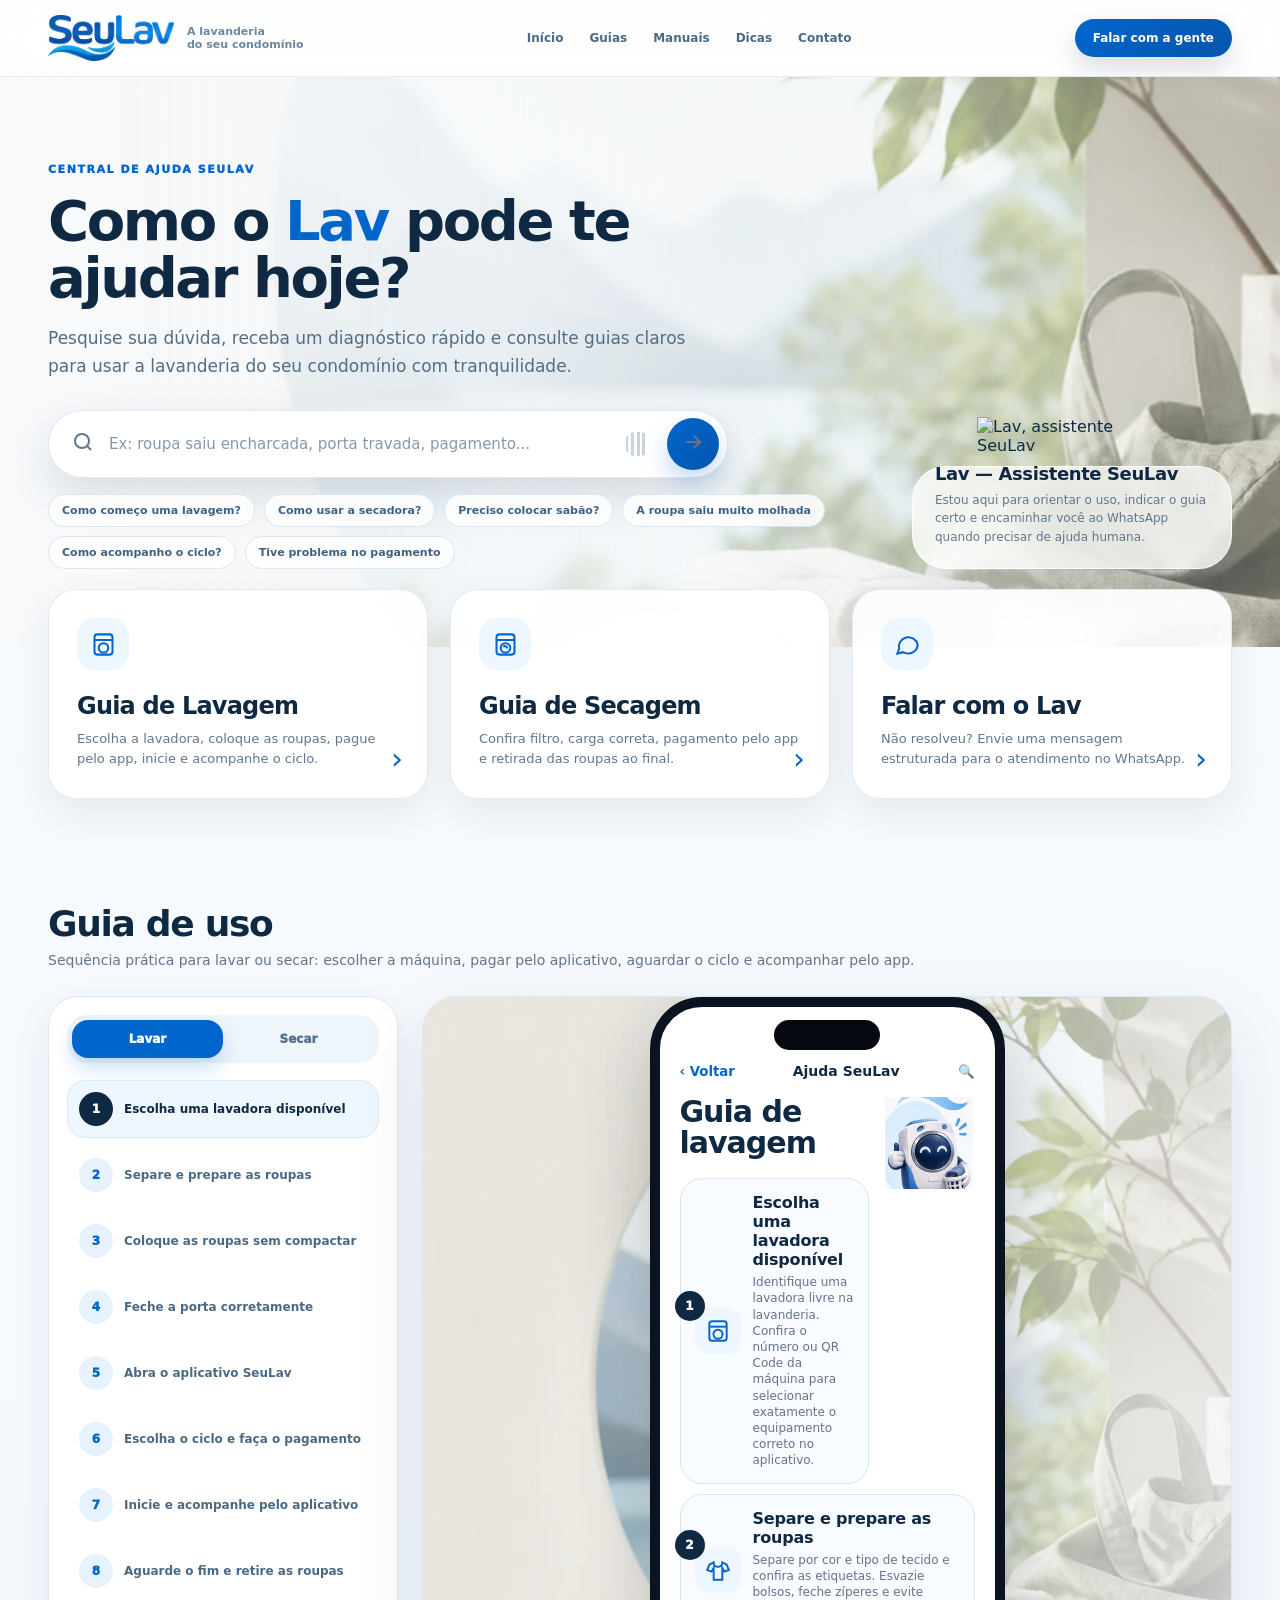
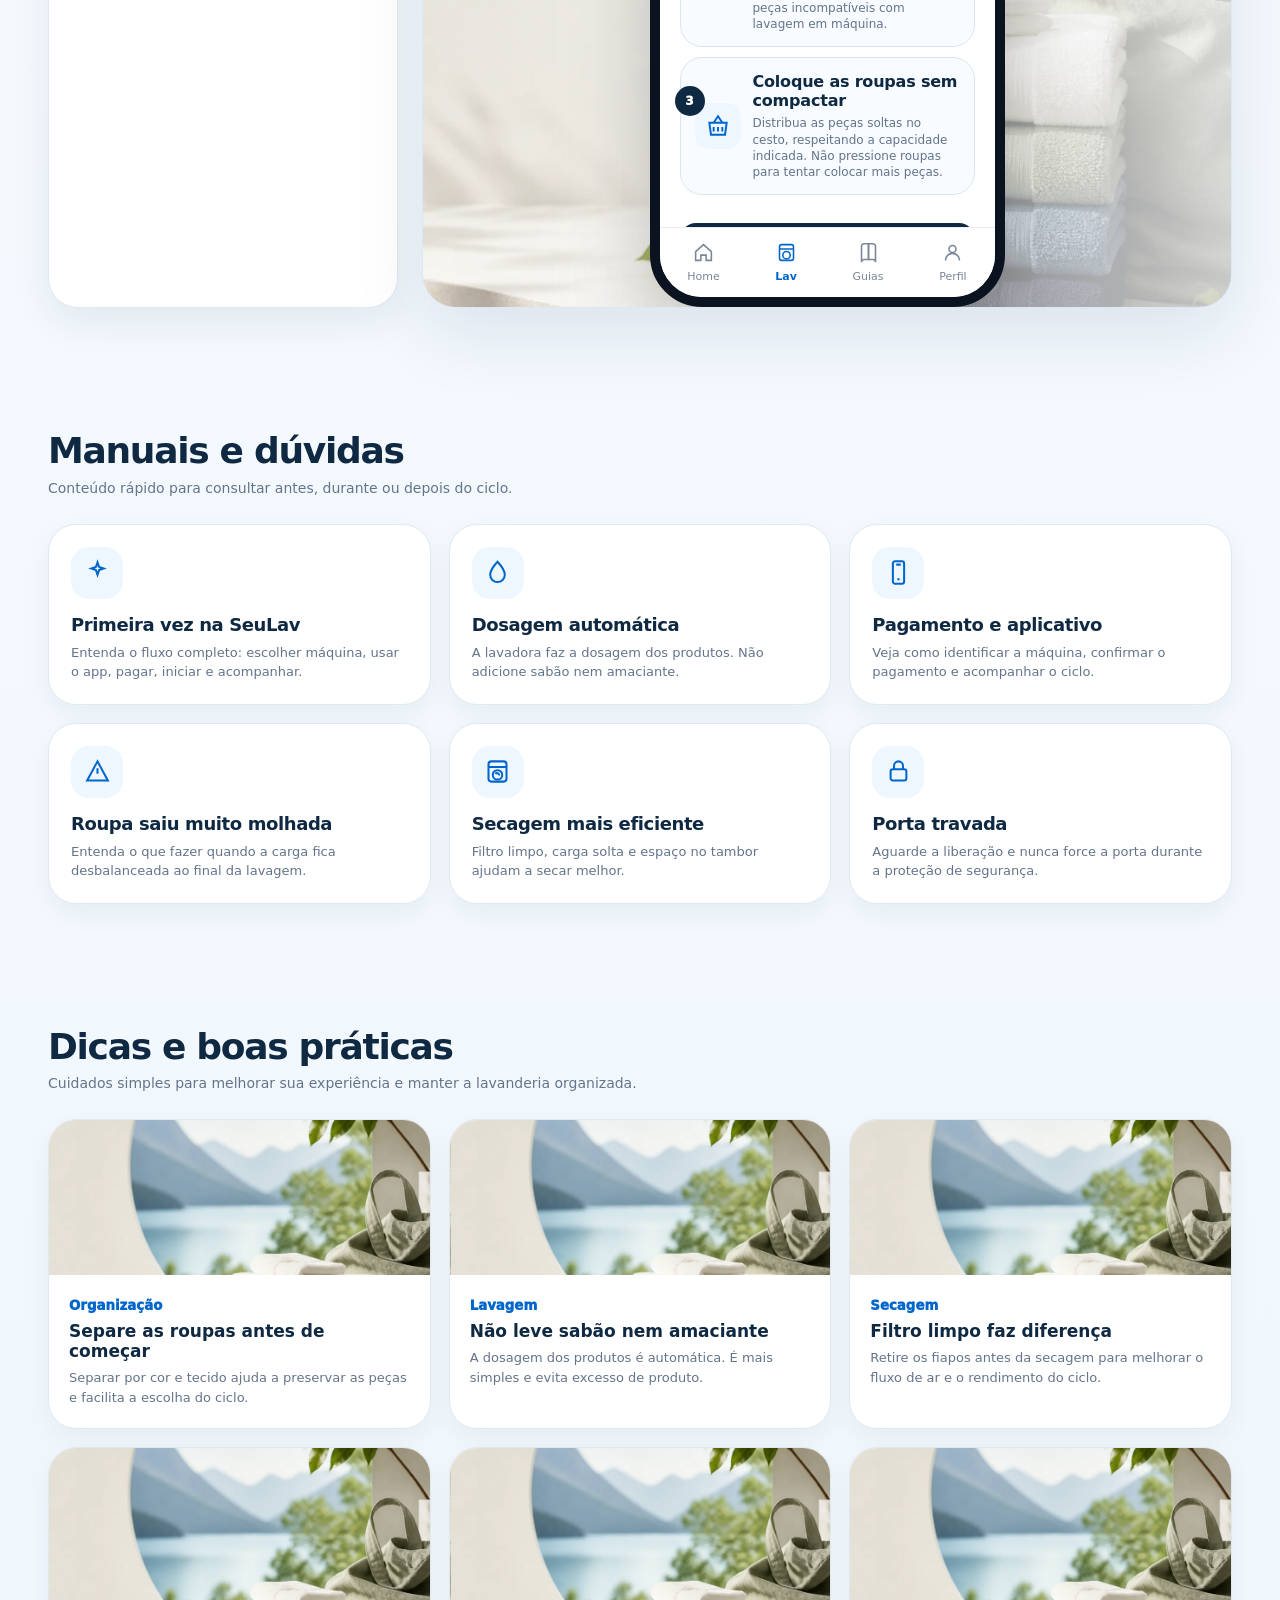
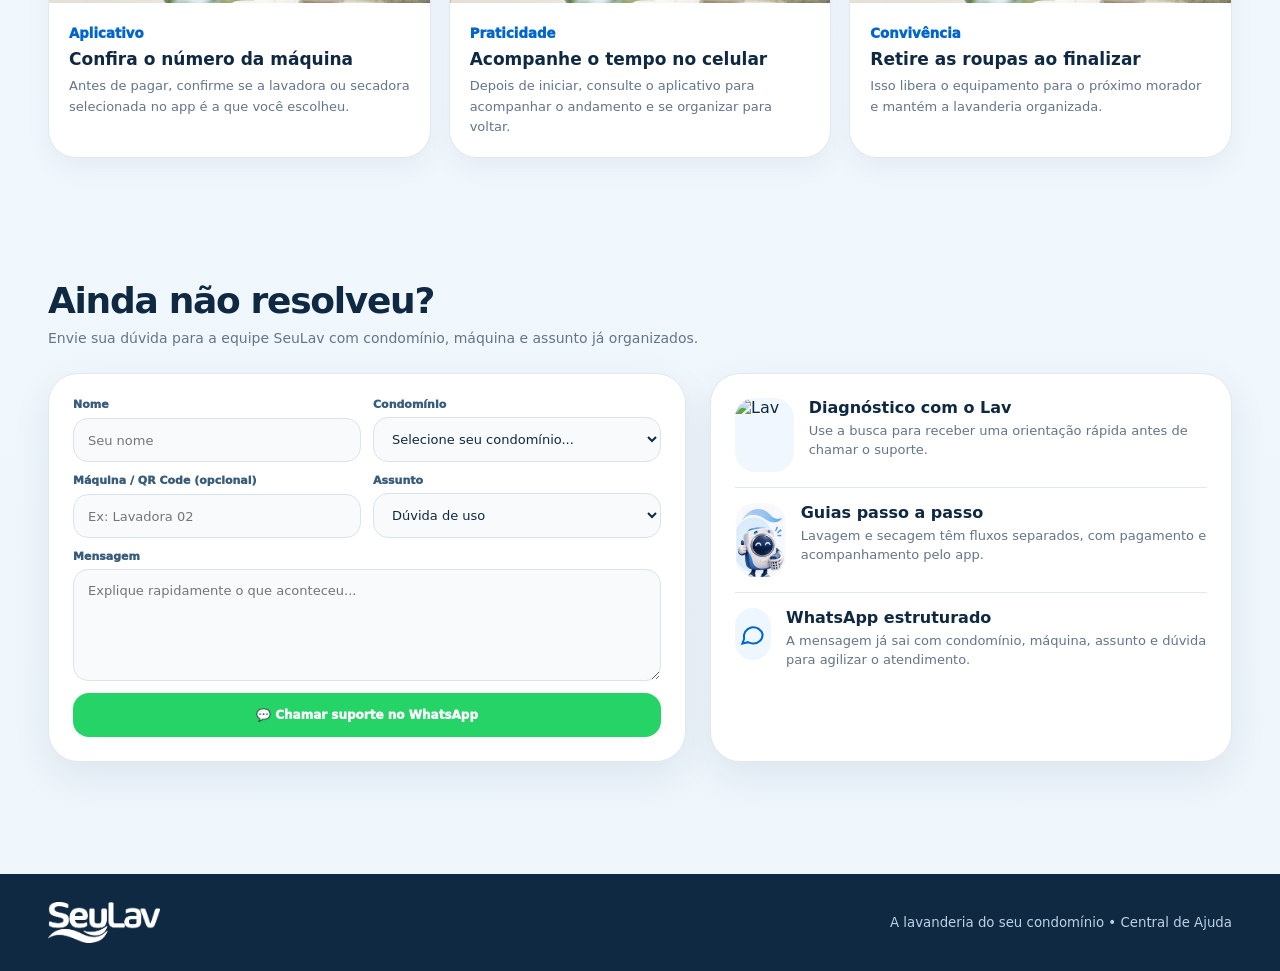
==== commit 79f714fb: "refine: apply Lav soft UI help center mockup" ====
--- a/ajuda-teste/index.html
+++ b/ajuda-teste/index.html
@@ -3,171 +3,50 @@
 <head>
 <meta charset="utf-8">
 <meta name="viewport" content="width=device-width,initial-scale=1,viewport-fit=cover">
-<meta name="theme-color" content="#ffffff">
-<title>SeuLav — Central de Ajuda</title>
-<meta name="description" content="Central de Ajuda SeuLav: pesquise dúvidas, consulte guias de lavagem e secagem e fale com a equipe.">
+<title>Ajuda SeuLav — Lav Assistente</title>
+<meta name="description" content="Central de Ajuda SeuLav com busca inteligente, guia de lavagem, guia de secagem e atendimento pelo WhatsApp.">
+<meta property="og:title" content="Central de Ajuda SeuLav">
+<meta property="og:description" content="Fale com o Lav, consulte guias e resolva dúvidas sobre a lavanderia do seu condomínio.">
+<meta property="og:image" content="https://seulav.com.br/fundo-roupas-limpas.webp">
+<meta name="theme-color" content="#f8fafc">
 <style>
-:root{--blue:#0872e8;--blue2:#08a6ee;--navy:#082d63;--ink:#18395f;--muted:#6f88a2;--line:#deebf7;--soft:#f5faff;--pale:#eaf5ff;--white:#fff;--green:#21b979;--shadow:0 22px 60px rgba(20,78,139,.11);--shadow2:0 12px 34px rgba(20,78,139,.09);--radius:26px}
-*{box-sizing:border-box}html{scroll-behavior:smooth}body{margin:0;background:#eef6fc;color:var(--ink);font-family:Inter,ui-sans-serif,system-ui,-apple-system,BlinkMacSystemFont,"Segoe UI",Arial,sans-serif;-webkit-font-smoothing:antialiased}.shell{max-width:1480px;margin:auto;background:#fff;min-height:100vh;overflow:hidden}.header{height:82px;padding:0 70px;display:flex;align-items:center;justify-content:space-between;position:sticky;top:0;z-index:50;background:rgba(255,255,255,.94);backdrop-filter:blur(18px);border-bottom:1px solid #edf3f8}.brand{display:flex;align-items:center;gap:16px}.logo{width:122px;height:auto;display:block}.brand-copy{font-size:10px;color:#7690aa;line-height:1.25}.nav{display:flex;align-items:center;gap:30px}.nav a{font-size:12px;font-weight:800;color:#6e87a0;text-decoration:none;transition:.2s}.nav a:hover,.nav a.active{color:var(--blue)}.head-actions{display:flex;align-items:center;gap:10px}.head-btn{border:0;background:linear-gradient(135deg,var(--blue),#0562d1);color:#fff;border-radius:24px;padding:12px 18px;font-weight:850;font-size:12px;box-shadow:0 9px 22px rgba(8,114,232,.22);cursor:pointer}.hero{position:relative;padding:68px 72px 52px;display:grid;grid-template-columns:1.08fr .92fr;gap:42px;align-items:center;background:linear-gradient(180deg,#fff 0%,#f7fbff 100%)}.hero:before{content:"";position:absolute;width:620px;height:620px;border-radius:50%;background:radial-gradient(circle,#dcefff 0%,rgba(220,239,255,0) 70%);right:-180px;top:-210px}.eyebrow{display:inline-flex;align-items:center;gap:8px;color:var(--blue);font-size:11px;font-weight:900;letter-spacing:.12em;text-transform:uppercase}.eyebrow:before{content:"";width:18px;height:2px;background:var(--blue);border-radius:2px}.hero h1{font-size:54px;line-height:1.03;letter-spacing:-2px;color:var(--navy);margin:14px 0 18px;max-width:720px}.hero h1 span{color:var(--blue)}.hero p{font-size:16px;line-height:1.7;color:#6d849d;max-width:690px;margin:0}.searchbox{max-width:760px;margin-top:27px;height:66px;border:1px solid #d8e7f4;background:#fff;border-radius:34px;padding:7px 8px 7px 20px;display:flex;align-items:center;gap:10px;box-shadow:0 15px 38px rgba(30,86,137,.11)}.searchbox svg{width:21px;height:21px;color:#57728f;flex:0 0 auto}.searchbox input{flex:1;min-width:0;border:0;outline:0;background:transparent;font-size:14px;color:var(--ink)}.searchbox input::placeholder{color:#97aabd}.send-circle{width:50px;height:50px;border:0;border-radius:50%;background:linear-gradient(135deg,var(--blue),#075dc7);color:#fff;display:grid;place-items:center;cursor:pointer;box-shadow:0 8px 20px rgba(8,114,232,.22)}.send-circle svg{color:#fff;width:22px;height:22px}.chips{display:flex;flex-wrap:wrap;gap:8px;margin-top:14px}.chip{border:1px solid #dceaf6;background:#fff;color:#52718f;border-radius:18px;padding:8px 11px;font-size:10px;font-weight:800;cursor:pointer;transition:.2s}.chip:hover{border-color:#a8d5ff;color:var(--blue);transform:translateY(-1px)}.hero-media{position:relative;z-index:1;min-height:425px;border-radius:34px;overflow:hidden;border:1px solid #dbeaf6;background:#dfefff;box-shadow:var(--shadow)}.hero-media img{position:absolute;inset:0;width:100%;height:100%;object-fit:cover;object-position:center}.hero-media:after{content:"";position:absolute;inset:0;background:linear-gradient(90deg,rgba(4,41,89,.74) 0%,rgba(4,41,89,.35) 42%,rgba(4,41,89,.03) 72%)}.media-copy{position:absolute;z-index:2;left:30px;bottom:31px;width:52%;color:#fff}.media-copy .mini{font-size:10px;letter-spacing:.12em;text-transform:uppercase;font-weight:900;color:#a9ddff}.media-copy h3{font-size:28px;line-height:1.06;margin:8px 0 10px}.media-copy p{font-size:12px;line-height:1.55;color:#d8e9fb}.media-badges{display:flex;gap:8px;flex-wrap:wrap;margin-top:17px}.media-badge{background:rgba(255,255,255,.14);backdrop-filter:blur(10px);border:1px solid rgba(255,255,255,.24);border-radius:18px;padding:8px 10px;font-size:9px;font-weight:800}.section{padding:58px 72px}.section.alt{background:#f8fbfe}.section-head{display:flex;align-items:end;justify-content:space-between;gap:24px;margin-bottom:24px}.section-head h2{font-size:30px;line-height:1.1;letter-spacing:-.8px;color:var(--navy);margin:0}.section-head p{margin:8px 0 0;color:#7e95aa;font-size:13px;line-height:1.55}.link-btn{border:0;background:none;color:var(--blue);font-size:11px;font-weight:900;cursor:pointer}.category-grid{display:grid;grid-template-columns:repeat(6,1fr);gap:12px}.category{border:1px solid var(--line);background:#fff;border-radius:22px;padding:18px;min-height:148px;cursor:pointer;transition:.22s;position:relative;overflow:hidden}.category:hover{transform:translateY(-4px);box-shadow:var(--shadow2);border-color:#c9e4fb}.category:after{content:"→";position:absolute;right:15px;bottom:14px;color:var(--blue);font-weight:900;opacity:.75}.ico{width:44px;height:44px;border-radius:14px;background:linear-gradient(135deg,#edf7ff,#e4f2ff);display:grid;place-items:center;color:var(--blue);margin-bottom:14px}.ico svg{width:23px;height:23px}.category b{display:block;color:var(--navy);font-size:13px;line-height:1.2}.category small{display:block;color:#8498ab;font-size:10px;line-height:1.45;margin-top:6px;padding-right:16px}.chat-wrap{display:none;padding:0 72px 64px}.chat-wrap.show{display:block}.chat-shell{border:1px solid #dcebf7;border-radius:30px;background:#fff;box-shadow:var(--shadow);display:grid;grid-template-columns:235px minmax(0,1fr) 250px;overflow:hidden;min-height:520px}.chat-side{background:#f8fbfe;padding:22px;border-right:1px solid #e5eef7}.chat-side.right{border-right:0;border-left:1px solid #e5eef7}.chat-title{font-size:11px;font-weight:900;color:var(--navy);margin-bottom:12px;text-transform:uppercase;letter-spacing:.08em}.suggestion{display:flex;gap:9px;align-items:center;border:0;background:transparent;width:100%;text-align:left;padding:9px 0;color:#5b7894;font-size:10px;font-weight:750;cursor:pointer}.suggestion .dot{width:27px;height:27px;border-radius:9px;background:#e8f4ff;display:grid;place-items:center;color:var(--blue);flex:0 0 auto}.suggestion:hover{color:var(--blue)}.chat-main{display:flex;flex-direction:column;min-width:0;background:linear-gradient(180deg,#fff,#fbfdff)}.chat-head{height:70px;border-bottom:1px solid #e8f0f7;padding:0 22px;display:flex;align-items:center;justify-content:space-between}.chat-head h3{margin:0;color:var(--navy);font-size:16px}.status{display:flex;align-items:center;gap:6px;color:#718aa3;font-size:9px;font-weight:800}.status i{width:7px;height:7px;border-radius:50%;background:var(--green)}.transcript{flex:1;padding:22px;overflow:auto;max-height:390px}.bubble-row{display:flex;margin:0 0 15px}.bubble-row.user{justify-content:flex-end}.bubble{max-width:82%;border-radius:18px;padding:12px 14px;font-size:12px;line-height:1.55}.bubble.user{background:linear-gradient(135deg,var(--blue),#0662cf);color:#fff;border-bottom-right-radius:6px}.assistant-box{display:flex;gap:10px;align-items:flex-start;max-width:94%}.avatar{width:32px;height:32px;border-radius:11px;background:#e7f4ff;color:var(--blue);display:grid;place-items:center;font-weight:900;font-size:12px;flex:0 0 auto}.answer-card{border:1px solid #e2edf7;background:#fff;border-radius:20px;padding:16px;box-shadow:0 8px 22px rgba(25,83,136,.05);min-width:0}.answer-card h4{margin:0 0 7px;color:var(--navy);font-size:14px}.answer-card p{margin:0;color:#617d98;font-size:11px;line-height:1.6}.answer-note{margin-top:11px!important;padding:10px 12px;border-radius:13px;background:#edf7ff;color:#315d89!important;font-weight:750}.answer-steps{display:grid;gap:7px;margin-top:13px}.answer-step{display:flex;align-items:flex-start;gap:8px;color:#54728f;font-size:10px;line-height:1.4}.num{width:20px;height:20px;border-radius:50%;background:#e8f4ff;color:var(--blue);font-size:9px;font-weight:900;display:grid;place-items:center;flex:0 0 auto}.answer-actions{display:flex;gap:8px;flex-wrap:wrap;margin-top:13px}.small-btn{border:1px solid #d7e8f6;background:#fff;color:var(--blue);border-radius:17px;padding:8px 11px;font-size:9px;font-weight:900;cursor:pointer}.small-btn.primary{background:var(--blue);border-color:var(--blue);color:#fff}.chat-input{padding:14px 18px;border-top:1px solid #e7eff7;display:flex;align-items:center;gap:9px}.chat-input input{flex:1;border:1px solid #dce8f3;background:#fff;border-radius:22px;height:44px;padding:0 15px;outline:0;color:var(--ink);font-size:11px}.chat-input button{width:42px;height:42px;border:0;border-radius:50%;background:var(--blue);color:#fff;cursor:pointer}.related{border:1px solid #e0ecf6;border-radius:16px;background:#fff;padding:11px;margin-bottom:9px;cursor:pointer}.related b{display:block;color:var(--navy);font-size:10px}.related small{display:block;color:#8297aa;font-size:9px;line-height:1.4;margin-top:4px}.human-card{margin-top:18px;border-radius:19px;padding:15px;background:linear-gradient(135deg,#edf7ff,#e4f3ff);border:1px solid #d6eafa}.human-card b{display:block;color:var(--navy);font-size:11px}.human-card p{font-size:9px;color:#68839d;line-height:1.45;margin:6px 0 11px}.human-card button{width:100%;border:0;border-radius:17px;background:var(--blue);color:#fff;padding:9px;font-size:9px;font-weight:900;cursor:pointer}.guide-layout{display:grid;grid-template-columns:300px minmax(0,1fr);gap:18px}.guide-nav,.guide-panel{border:1px solid #dceaf6;background:#fff;border-radius:26px;box-shadow:0 10px 30px rgba(24,79,130,.06)}.guide-nav{padding:18px}.guide-tabs{display:flex;background:#edf5fb;border-radius:18px;padding:4px;margin-bottom:16px}.guide-tab{flex:1;border:0;background:transparent;border-radius:14px;padding:10px;color:#6e87a0;font-size:10px;font-weight:900;cursor:pointer}.guide-tab.active{background:var(--blue);color:#fff;box-shadow:0 6px 15px rgba(8,114,232,.2)}.step-list{display:grid;gap:4px}.step-btn{display:grid;grid-template-columns:28px 1fr;gap:9px;align-items:center;border:0;background:transparent;border-radius:14px;padding:8px;text-align:left;cursor:pointer;color:#5c7894}.step-btn.active{background:#eef7ff;color:var(--navy)}.step-number{width:28px;height:28px;border-radius:50%;display:grid;place-items:center;border:1px solid #d7e7f3;font-size:9px;font-weight:900}.step-btn.active .step-number{background:var(--blue);color:#fff;border-color:var(--blue)}.step-btn span:last-child{font-size:10px;font-weight:800;line-height:1.3}.guide-panel{overflow:hidden;display:grid;grid-template-columns:minmax(0,1.1fr) minmax(280px,.9fr);min-height:480px}.guide-copy{padding:28px 30px;display:flex;flex-direction:column}.guide-kicker{color:var(--blue);font-size:10px;font-weight:900;text-transform:uppercase;letter-spacing:.1em}.guide-copy h3{font-size:29px;line-height:1.05;letter-spacing:-.6px;color:var(--navy);margin:10px 0 10px}.guide-copy p{font-size:13px;line-height:1.65;color:#66819b;margin:0}.step-detail{margin-top:24px;border-radius:20px;background:#f5faff;border:1px solid #dfedf8;padding:19px}.step-detail-top{display:flex;gap:11px;align-items:center}.step-detail .ico{margin:0;width:42px;height:42px}.step-detail h4{margin:0;color:var(--navy);font-size:17px}.step-detail p{margin-top:10px;font-size:12px}.auto-note{display:flex;gap:10px;align-items:flex-start;margin-top:15px;padding:13px 14px;background:#ebf7ff;border-radius:15px;color:#37698f;font-size:10px;line-height:1.45;font-weight:750}.guide-controls{display:flex;gap:9px;margin-top:auto;padding-top:22px}.guide-controls button{border:1px solid #d8e8f5;background:#fff;color:#62809a;border-radius:18px;padding:10px 14px;font-size:10px;font-weight:900;cursor:pointer}.guide-controls button.next{background:var(--blue);border-color:var(--blue);color:#fff;margin-left:auto}.guide-photo{position:relative;min-height:100%;background:#d8eafa}.guide-photo img{position:absolute;inset:0;width:100%;height:100%;object-fit:cover}.guide-photo:after{content:"";position:absolute;inset:0;background:linear-gradient(180deg,rgba(255,255,255,.08),rgba(6,48,100,.27))}.photo-label{position:absolute;z-index:2;left:20px;bottom:20px;right:20px;background:rgba(255,255,255,.9);backdrop-filter:blur(12px);border:1px solid rgba(255,255,255,.9);border-radius:17px;padding:13px}.photo-label b{display:block;color:var(--navy);font-size:11px}.photo-label span{display:block;color:#67819a;font-size:9px;margin-top:4px}.manual-grid{display:grid;grid-template-columns:repeat(4,1fr);gap:13px}.manual-card{border:1px solid #dceaf6;border-radius:21px;background:#fff;padding:18px;cursor:pointer;transition:.2s}.manual-card:hover{transform:translateY(-3px);box-shadow:var(--shadow2)}.manual-card .ico{margin-bottom:13px}.manual-card b{display:block;color:var(--navy);font-size:13px}.manual-card p{font-size:10px;color:#7e95aa;line-height:1.45;margin:6px 0 13px}.manual-card span{font-size:9px;color:var(--blue);font-weight:900}.tips-grid{display:grid;grid-template-columns:repeat(3,1fr);gap:14px}.tip-card{border:1px solid #dceaf6;border-radius:22px;overflow:hidden;background:#fff}.tip-image{height:150px;position:relative;overflow:hidden;background:#dbeaf5}.tip-image img{width:100%;height:100%;object-fit:cover}.tip-tag{position:absolute;left:12px;bottom:10px;background:rgba(255,255,255,.92);border:1px solid rgba(255,255,255,.95);border-radius:13px;padding:6px 9px;color:var(--blue);font-size:8px;font-weight:900;text-transform:uppercase}.tip-copy{padding:16px}.tip-copy b{display:block;color:var(--navy);font-size:13px}.tip-copy p{font-size:10px;color:#7d94aa;line-height:1.5;margin:6px 0 0}.contact-grid{display:grid;grid-template-columns:1.1fr .9fr;gap:18px}.contact-card,.contact-info{border:1px solid #dceaf6;border-radius:26px;background:#fff;padding:24px}.contact-form{display:grid;grid-template-columns:1fr 1fr;gap:12px}.field{display:grid;gap:6px}.field.full{grid-column:1/-1}.field label{font-size:9px;font-weight:900;color:#446583}.field input,.field textarea,.field select{width:100%;border:1px solid #dce8f3;border-radius:13px;background:#fbfdff;padding:11px 12px;outline:0;color:var(--ink);font:inherit;font-size:10px}.field textarea{min-height:105px;resize:vertical}.form-btn{grid-column:1/-1;border:0;border-radius:18px;background:var(--blue);color:#fff;padding:12px;font-weight:900;font-size:10px;cursor:pointer}.contact-info{background:linear-gradient(145deg,#f6fbff,#edf7ff)}.info-row{display:flex;gap:10px;padding:12px 0;border-bottom:1px solid #dceaf6}.info-row:last-child{border-bottom:0}.info-row .ico{margin:0;width:38px;height:38px;border-radius:12px;flex:0 0 auto}.info-row b{display:block;color:var(--navy);font-size:10px}.info-row p{font-size:9px;line-height:1.45;color:#6f88a1;margin:4px 0 0}.footer{background:#062a5c;color:#b8cce0;padding:28px 72px;display:grid;grid-template-columns:1fr auto;gap:20px;align-items:center}.footer-brand{display:flex;align-items:center;gap:16px}.footer-logo{width:104px;filter:brightness(0) invert(1)}.footer small{font-size:9px}.footer-links{display:flex;gap:18px}.footer-links a{color:#b8cce0;text-decoration:none;font-size:9px;font-weight:750}.mobile-nav{display:none}.toast{position:fixed;left:50%;bottom:25px;transform:translate(-50%,20px);opacity:0;pointer-events:none;background:#062a5c;color:#fff;padding:12px 17px;border-radius:22px;font-size:10px;font-weight:800;transition:.25s;z-index:80}.toast.show{opacity:1;transform:translate(-50%,0)}
-@media(max-width:1120px){.category-grid{grid-template-columns:repeat(3,1fr)}.chat-shell{grid-template-columns:200px minmax(0,1fr)}.chat-side.right{display:none}.guide-panel{grid-template-columns:1fr}.guide-photo{min-height:260px}.manual-grid{grid-template-columns:repeat(2,1fr)}}
-@media(max-width:860px){.header{height:70px;padding:0 22px}.brand-copy,.nav{display:none}.logo{width:108px}.head-btn{padding:10px 13px}.hero{grid-template-columns:1fr;padding:40px 24px 30px}.hero h1{font-size:43px}.hero-media{min-height:330px}.section{padding:43px 24px}.chat-wrap{padding:0 24px 48px}.chat-shell{grid-template-columns:1fr}.chat-side{display:none}.guide-layout{grid-template-columns:1fr}.guide-nav{padding:14px}.step-list{grid-template-columns:repeat(4,1fr)}.step-btn{grid-template-columns:1fr;text-align:center;justify-items:center}.step-btn span:last-child{font-size:9px}.tips-grid{grid-template-columns:1fr 1fr}.contact-grid{grid-template-columns:1fr}.footer{padding:25px 24px;margin-bottom:75px}.mobile-nav{display:flex;position:fixed;z-index:60;left:50%;bottom:12px;transform:translateX(-50%);width:min(92%,460px);height:64px;background:rgba(255,255,255,.96);border:1px solid #dbe8f3;border-radius:23px;box-shadow:0 14px 36px rgba(18,66,111,.18);align-items:center;justify-content:space-around}.mobile-nav button{border:0;background:none;color:#8197ab;font-size:9px;font-weight:850;display:flex;flex-direction:column;gap:4px;align-items:center}.mobile-nav button svg{width:20px;height:20px}.mobile-nav button.active{color:var(--blue)}}
-@media(max-width:560px){.header{padding:0 16px}.head-btn{font-size:0;width:42px;height:42px;padding:0;display:grid;place-items:center}.head-btn:after{content:'💬';font-size:17px}.hero{padding:29px 16px 24px}.eyebrow{font-size:9px}.hero h1{font-size:36px;letter-spacing:-1.3px}.hero p{font-size:13px;line-height:1.55}.searchbox{height:58px;padding-left:14px;margin-top:20px}.send-circle{width:44px;height:44px}.chips{flex-wrap:nowrap;overflow:auto;padding-bottom:4px}.chip{white-space:nowrap}.hero-media{min-height:290px;border-radius:25px}.media-copy{left:20px;bottom:20px;width:68%}.media-copy h3{font-size:22px}.section{padding:34px 16px}.section-head h2{font-size:24px}.section-head p{font-size:11px}.link-btn{display:none}.category-grid{grid-template-columns:1fr 1fr;gap:9px}.category{min-height:135px;padding:15px}.category b{font-size:12px}.category small{font-size:9px}.chat-wrap{padding:0 16px 38px}.chat-shell{min-height:470px;border-radius:23px}.chat-head{height:60px;padding:0 15px}.transcript{padding:15px;max-height:350px}.bubble{max-width:90%;font-size:11px}.assistant-box{max-width:100%}.answer-card{padding:13px}.chat-input{padding:11px}.guide-nav{border-radius:20px}.step-list{grid-template-columns:1fr 1fr}.step-btn{grid-template-columns:28px 1fr;text-align:left;justify-items:stretch}.guide-panel{border-radius:22px}.guide-copy{padding:21px 18px}.guide-copy h3{font-size:24px}.guide-copy p{font-size:11px}.step-detail h4{font-size:15px}.guide-photo{min-height:220px}.manual-grid{grid-template-columns:1fr 1fr;gap:9px}.manual-card{padding:14px}.manual-card b{font-size:11px}.manual-card p{font-size:9px}.tips-grid{grid-template-columns:1fr}.contact-card,.contact-info{padding:17px;border-radius:21px}.contact-form{grid-template-columns:1fr}.field.full,.form-btn{grid-column:auto}.footer{grid-template-columns:1fr;text-align:center;padding:23px 16px 88px}.footer-brand{justify-content:center}.footer-links{justify-content:center;flex-wrap:wrap}}
+:root{--brand:#0066cc;--brand2:#1ba8f5;--ink:#0f2942;--muted:#64748b;--line:#e2e8f0;--soft:#f8fafc;--panel:#fff;--whats:#25d366;--shadow:0 26px 70px rgba(15,41,66,.10);--softshadow:0 14px 38px rgba(15,41,66,.08);--r:28px}*{box-sizing:border-box}html{scroll-behavior:smooth}body{margin:0;background:#f3f8fd;color:var(--ink);font-family:Inter,ui-sans-serif,system-ui,-apple-system,BlinkMacSystemFont,"Segoe UI",Arial,sans-serif;-webkit-font-smoothing:antialiased}button,input,select,textarea{font:inherit}.page{min-height:100vh;background:linear-gradient(180deg,#f8fbff 0%,#eef6fc 100%)}.top{position:sticky;top:0;z-index:30;background:rgba(255,255,255,.78);backdrop-filter:blur(22px);border-bottom:1px solid rgba(226,232,240,.75)}.topin{max-width:1240px;margin:auto;height:76px;padding:0 28px;display:flex;align-items:center;justify-content:space-between}.brand{display:flex;align-items:center;gap:13px}.brand img{width:126px;height:auto}.brand small{display:block;color:#6b86a2;font-size:11px;line-height:1.2;font-weight:700}.nav{display:flex;gap:26px;align-items:center}.nav a{color:#496985;text-decoration:none;font-size:12px;font-weight:850}.nav a:hover{color:var(--brand)}.pill{border:0;background:var(--ink);color:#fff;border-radius:999px;padding:12px 18px;font-size:12px;font-weight:900;box-shadow:0 12px 26px rgba(15,41,66,.15);cursor:pointer}.pill.blue{background:linear-gradient(135deg,var(--brand),#0755ad)}.hero{position:relative;overflow:hidden;background:#edf5fb}.hero-bg{position:absolute;inset:0;background-image:linear-gradient(90deg,rgba(248,250,252,.98) 0%,rgba(248,250,252,.86) 40%,rgba(248,250,252,.32) 100%),url('../fundo-roupas-limpas.webp');background-size:cover;background-position:center right;filter:saturate(.92)}.hero-in{position:relative;max-width:1240px;margin:auto;padding:86px 28px 78px;min-height:520px;display:grid;grid-template-columns:1fr 360px;gap:36px;align-items:center}.logo-hero{display:none}.eyebrow{font-size:11px;text-transform:uppercase;letter-spacing:.14em;color:var(--brand);font-weight:950;margin-bottom:16px}.hero h1{font-size:56px;letter-spacing:-2.4px;line-height:1.02;margin:0 0 18px;color:var(--ink);max-width:750px}.hero h1 span{color:var(--brand)}.hero p{font-size:17px;line-height:1.65;color:#526d87;margin:0;max-width:670px}.search{margin-top:30px;width:min(680px,100%);height:68px;background:#fff;border:1px solid rgba(226,232,240,.92);border-radius:999px;display:flex;align-items:center;padding:8px 8px 8px 22px;gap:12px;box-shadow:0 18px 44px rgba(15,41,66,.13)}.search svg{width:24px;height:24px;color:#64748b;flex:0 0 auto}.search input{min-width:0;flex:1;border:0;background:transparent;outline:0;color:var(--ink);font-size:15px}.search input::placeholder{color:#8898aa}.voice{width:35px;height:35px;display:grid;place-items:center;color:#b5c0cf}.voice span{display:block;width:28px;height:24px;background:linear-gradient(90deg,transparent 0 8%,#c9d3e0 8% 16%,transparent 16% 25%,#c9d3e0 25% 35%,transparent 35% 45%,#c9d3e0 45% 56%,transparent 56% 66%,#c9d3e0 66% 76%,transparent 76%);border-radius:999px}.send{width:52px;height:52px;border:0;border-radius:999px;background:linear-gradient(135deg,var(--brand),#0755ad);color:#fff;display:grid;place-items:center;cursor:pointer;box-shadow:0 12px 24px rgba(0,102,204,.24)}.chips{display:flex;flex-wrap:wrap;gap:9px;margin-top:16px}.chip{border:1px solid #d9e7f4;background:rgba(255,255,255,.86);color:#3d6286;border-radius:999px;padding:9px 13px;font-size:11px;font-weight:850;cursor:pointer}.chip:hover{color:var(--brand);border-color:#9ed0ff}.lav-card{align-self:end;justify-self:end;width:320px;background:rgba(255,255,255,.72);border:1px solid rgba(255,255,255,.82);border-radius:34px;padding:22px;box-shadow:var(--shadow);backdrop-filter:blur(20px);position:relative}.lav-card img{display:block;width:190px;margin:-72px auto 8px;filter:drop-shadow(0 18px 28px rgba(15,41,66,.12))}.lav-card b{display:block;font-size:18px;letter-spacing:-.4px}.lav-card p{font-size:12px;line-height:1.55;color:#61778d;margin:7px 0 0}.triage{max-width:1240px;margin:-58px auto 0;padding:0 28px 44px;position:relative;z-index:3}.triage-grid{display:grid;grid-template-columns:repeat(3,1fr);gap:22px}.triage-card{background:rgba(255,255,255,.92);border:1px solid rgba(226,232,240,.9);border-radius:28px;padding:28px;min-height:200px;box-shadow:var(--softshadow);cursor:pointer;transition:.22s;position:relative;overflow:hidden}.triage-card:hover{transform:translateY(-5px);box-shadow:var(--shadow)}.triage-card:after{content:'›';position:absolute;right:24px;bottom:22px;font-size:30px;color:var(--brand);font-weight:300}.ico{width:52px;height:52px;border-radius:18px;background:#eef6ff;color:var(--brand);display:grid;place-items:center}.ico svg{width:27px;height:27px}.triage-card h2{margin:22px 0 9px;font-size:24px;letter-spacing:-.8px}.triage-card p{margin:0;color:#60778f;font-size:13px;line-height:1.55}.chat{max-width:1060px;margin:0 auto 58px;padding:0 28px;display:none}.chat.show{display:block}.chat-shell{background:#fff;border:1px solid var(--line);border-radius:32px;box-shadow:var(--shadow);overflow:hidden;display:grid;grid-template-columns:230px minmax(0,1fr)}.chat-side{background:#f8fbff;border-right:1px solid var(--line);padding:22px}.chat-side h3{font-size:12px;text-transform:uppercase;letter-spacing:.12em;color:#466681;margin:0 0 14px}.side-btn{border:0;background:transparent;width:100%;display:flex;gap:10px;align-items:center;text-align:left;padding:10px 0;color:#466681;font-size:12px;font-weight:800;cursor:pointer}.side-btn .mini{width:31px;height:31px;border-radius:11px;background:#edf6ff;display:grid;place-items:center;color:var(--brand)}.chat-main{min-height:500px;display:flex;flex-direction:column}.chat-head{height:80px;border-bottom:1px solid var(--line);display:flex;align-items:center;gap:14px;padding:0 22px}.chat-head img{width:58px;height:58px;object-fit:cover;border-radius:18px;background:#f1f7ff}.chat-head h2{font-size:22px;margin:0;letter-spacing:-.5px}.chat-head p{font-size:12px;margin:2px 0 0;color:#64748b}.transcript{flex:1;padding:24px;overflow:auto;max-height:430px;background:linear-gradient(180deg,#fff,#fbfdff)}.user-row{display:flex;justify-content:flex-end;margin:0 0 16px}.user-bubble{max-width:78%;background:var(--brand);color:#fff;border-radius:20px 20px 6px 20px;padding:13px 16px;font-size:13px;line-height:1.45}.lav-row{display:flex;gap:12px;margin:0 0 18px}.lav-avatar{width:42px;height:42px;border-radius:14px;object-fit:cover;background:#edf6ff;flex:0 0 auto}.diag{border:1px solid #cfe3f7;background:#f7fbff;border-radius:24px;padding:18px;max-width:680px;box-shadow:0 10px 24px rgba(15,41,66,.04)}.badge{display:inline-flex;align-items:center;border-radius:999px;background:#e9f4ff;color:var(--brand);font-size:10px;font-weight:950;padding:7px 10px;margin-bottom:10px}.diag h3{margin:0 0 8px;font-size:17px}.diag p{margin:0 0 12px;color:#536b83;font-size:13px;line-height:1.55}.diag ol{margin:0;padding-left:20px;color:#263f5b;font-size:13px;line-height:1.6}.alert{margin-top:13px;background:#fff;border:1px solid #d9e7f4;border-radius:16px;padding:12px;color:#2f5c86;font-size:12px;font-weight:800}.diag-actions{display:flex;gap:9px;flex-wrap:wrap;margin-top:14px}.btn{border:0;border-radius:16px;padding:12px 15px;font-size:12px;font-weight:950;cursor:pointer}.btn.primary{background:var(--ink);color:#fff}.btn.out{background:#fff;color:var(--brand);border:1px solid #b9dbfa}.btn.whats{background:var(--whats);color:#fff}.chat-input{display:flex;gap:10px;padding:16px 20px;border-top:1px solid var(--line);background:#fff}.chat-input input{flex:1;border:1px solid #d9e5ef;background:#f8fafc;border-radius:18px;height:48px;padding:0 15px;outline:0;font-size:13px}.chat-input button{width:48px;border:0;border-radius:17px;background:var(--brand);color:#fff;font-weight:900;cursor:pointer}.section{max-width:1240px;margin:auto;padding:62px 28px}.section-title{display:flex;align-items:flex-end;justify-content:space-between;gap:20px;margin-bottom:24px}.section-title h2{font-size:36px;line-height:1.05;letter-spacing:-1.3px;margin:0}.section-title p{margin:8px 0 0;color:#64748b;line-height:1.55;font-size:14px}.guide{display:grid;grid-template-columns:350px 1fr;gap:24px}.guide-menu{background:#fff;border:1px solid var(--line);border-radius:30px;padding:18px;box-shadow:var(--softshadow)}.tabs{display:flex;background:#eef5fb;border-radius:20px;padding:5px;margin-bottom:17px}.tab{flex:1;border:0;background:transparent;border-radius:16px;padding:12px 10px;color:#58738d;font-size:12px;font-weight:950;cursor:pointer}.tab.active{background:var(--brand);color:#fff;box-shadow:0 10px 20px rgba(0,102,204,.20)}.steps{display:grid;gap:8px}.stepbtn{border:1px solid transparent;background:transparent;border-radius:18px;padding:11px;display:grid;grid-template-columns:34px 1fr;gap:11px;align-items:center;text-align:left;cursor:pointer;color:#496985}.stepbtn.active{background:#eef7ff;border-color:#d8eafb;color:var(--ink)}.num{width:34px;height:34px;border-radius:999px;background:#e7f2ff;color:var(--brand);font-size:12px;font-weight:950;display:grid;place-items:center}.stepbtn.active .num{background:var(--ink);color:#fff}.stepbtn b{font-size:12px}.phone-stage{position:relative;border-radius:34px;min-height:650px;background-image:linear-gradient(90deg,rgba(248,250,252,.18),rgba(248,250,252,.78)),url('../fundo-roupas-limpas.webp');background-size:cover;background-position:center;overflow:hidden;box-shadow:var(--shadow);border:1px solid #dce8f4;display:grid;place-items:center}.phone{width:355px;min-height:610px;background:#fff;border:10px solid #0b1320;border-radius:52px;box-shadow:0 28px 80px rgba(0,0,0,.22);position:relative;overflow:hidden}.island{position:absolute;top:13px;left:50%;transform:translateX(-50%);width:106px;height:30px;background:#05080e;border-radius:999px;z-index:3}.phone-ui{padding:56px 20px 20px}.phone-top{display:flex;align-items:center;justify-content:space-between;margin-bottom:18px}.phone-top small{color:var(--brand);font-weight:850}.phone-top b{font-size:14px}.mascot-small{width:92px;height:92px;object-fit:cover;background:#f2f7ff;border-radius:4px;float:right;margin:0 0 12px 14px}.phone h3{font-size:30px;line-height:1.02;letter-spacing:-1px;margin:0 0 20px}.app-card{border:1px solid #d9e5ef;background:#f8fbff;border-radius:22px;padding:14px;margin:10px 0;display:grid;grid-template-columns:46px 1fr;gap:12px;align-items:center}.app-card .n{width:30px;height:30px;border-radius:999px;background:var(--ink);color:#fff;display:grid;place-items:center;font-size:12px;font-weight:950;position:absolute;transform:translate(-20px,-25px)}.app-ico{width:46px;height:46px;border-radius:14px;background:#eef6ff;color:var(--brand);display:grid;place-items:center}.app-ico svg{width:26px;height:26px}.app-card b{display:block;font-size:16px;letter-spacing:-.2px}.app-card p{font-size:12px;color:#64748b;margin:5px 0 0;line-height:1.35}.bigcta{margin-top:18px;width:100%;height:54px;border:0;border-radius:16px;background:var(--ink);color:#fff;font-weight:950;font-size:15px;cursor:pointer}.mobilebar{position:absolute;bottom:0;left:0;right:0;height:70px;border-top:1px solid #e8edf3;background:#fff;display:flex;align-items:center;justify-content:space-around}.mobilebar span{font-size:11px;color:#7a8798;display:grid;justify-items:center;gap:4px}.mobilebar span.active{color:var(--brand);font-weight:900}.mobilebar svg{width:21px;height:21px}.manuals{display:grid;grid-template-columns:repeat(3,1fr);gap:18px}.manual{background:#fff;border:1px solid var(--line);border-radius:28px;padding:22px;box-shadow:0 10px 26px rgba(15,41,66,.05);cursor:pointer}.manual h3{font-size:18px;letter-spacing:-.4px;margin:15px 0 8px}.manual p{color:#64748b;font-size:13px;line-height:1.5;margin:0}.tips{display:grid;grid-template-columns:repeat(3,1fr);gap:18px}.tip{background:#fff;border:1px solid var(--line);border-radius:28px;overflow:hidden;box-shadow:0 10px 26px rgba(15,41,66,.05)}.tip .pic{height:155px;background:url('../fundo-roupas-limpas.webp') center/cover}.tip .copy{padding:20px}.tip small{color:var(--brand);font-weight:950}.tip h3{font-size:17px;margin:7px 0}.tip p{font-size:13px;line-height:1.55;color:#64748b;margin:0}.contact{display:grid;grid-template-columns:1.1fr .9fr;gap:24px}.panel{background:#fff;border:1px solid var(--line);border-radius:30px;padding:24px;box-shadow:var(--softshadow)}.form{display:grid;grid-template-columns:1fr 1fr;gap:12px}.field{display:grid;gap:6px}.field.full{grid-column:1/-1}.field label{font-size:11px;font-weight:950;color:#385c7b}.field input,.field select,.field textarea{border:1px solid #d8e4ee;background:#f8fafc;border-radius:15px;padding:13px 14px;outline:0;font-size:13px;color:var(--ink)}.field textarea{min-height:112px;resize:vertical}.form .btn{grid-column:1/-1;padding:15px}.support-card{display:flex;gap:15px;align-items:flex-start;border-bottom:1px solid #e2e8f0;padding:15px 0}.support-card:first-child{padding-top:0}.support-card:last-child{border:0}.support-card img{width:74px;height:74px;object-fit:cover;border-radius:20px;background:#f1f7ff}.support-card h3{margin:0 0 5px;font-size:16px}.support-card p{margin:0;color:#64748b;font-size:13px;line-height:1.45}.foot{background:#0f2942;color:#bfd1e4;margin-top:50px}.footin{max-width:1240px;margin:auto;padding:28px;display:flex;align-items:center;justify-content:space-between;gap:18px}.foot img{width:112px;filter:brightness(0) invert(1)}.toast{position:fixed;left:50%;bottom:22px;transform:translate(-50%,20px);opacity:0;pointer-events:none;background:#0f2942;color:#fff;border-radius:999px;padding:12px 18px;font-size:12px;font-weight:850;transition:.25s;z-index:80}.toast.show{opacity:1;transform:translate(-50%,0)}@media(max-width:960px){.nav{display:none}.hero-in{grid-template-columns:1fr;padding-top:48px}.lav-card{justify-self:start;margin-top:50px}.triage-grid{grid-template-columns:1fr}.chat-shell{grid-template-columns:1fr}.chat-side{display:none}.guide{grid-template-columns:1fr}.manuals,.tips{grid-template-columns:1fr 1fr}.contact{grid-template-columns:1fr}.phone-stage{min-height:680px}}@media(max-width:560px){.topin{height:66px;padding:0 16px}.brand small{display:none}.brand img{width:108px}.pill{font-size:0;width:42px;height:42px;padding:0}.pill:after{content:'💬';font-size:17px}.hero-in{padding:34px 16px 48px;min-height:auto}.hero-bg{background-image:linear-gradient(180deg,rgba(248,250,252,.96),rgba(248,250,252,.82)),url('../fundo-roupas-limpas.webp');background-position:center}.hero h1{font-size:38px;letter-spacing:-1.2px}.hero p{font-size:13px}.search{height:62px}.voice{display:none}.chips{flex-wrap:nowrap;overflow:auto;padding-bottom:4px}.chip{white-space:nowrap}.lav-card{display:none}.triage{margin:0;padding:20px 16px 32px}.triage-card{min-height:112px;padding:18px;display:grid;grid-template-columns:56px 1fr;gap:12px;align-items:center}.triage-card h2{margin:0 0 5px;font-size:18px}.triage-card p{font-size:11px}.chat{padding:0 16px;margin-bottom:34px}.chat-head h2{font-size:18px}.chat-head img{width:50px;height:50px}.transcript{padding:16px;max-height:360px}.diag{padding:15px}.section{padding:42px 16px}.section-title{display:block}.section-title h2{font-size:28px}.guide-menu{position:sticky;top:72px;z-index:10}.steps{grid-template-columns:1fr 1fr}.stepbtn{grid-template-columns:28px 1fr;padding:8px}.stepbtn b{font-size:10px}.num{width:28px;height:28px}.phone-stage{min-height:690px;border-radius:28px}.phone{width:330px;min-height:600px;border-width:8px;border-radius:48px}.phone-ui{padding:52px 17px 18px}.phone h3{font-size:27px}.manuals,.tips{grid-template-columns:1fr}.form{grid-template-columns:1fr}.field.full,.form .btn{grid-column:auto}.footin{display:grid;justify-items:center;text-align:center}.mobilebar{display:flex}.top{position:sticky}}
 </style>
 </head>
 <body>
-<div class="shell">
-<header class="header">
-  <div class="brand"><img class="logo" src="../logo-oficial-seulav-cortado.png" alt="SeuLav"><div class="brand-copy">A lavanderia<br>do seu condomínio</div></div>
-  <nav class="nav"><a href="#inicio" class="active">Início</a><a href="#guia">Guias</a><a href="#manuais">Manuais</a><a href="#dicas">Dicas</a><a href="#contato">Contato</a></nav>
-  <div class="head-actions"><button class="head-btn" onclick="scrollContact()">Falar com a gente</button></div>
-</header>
-
-<section class="hero" id="inicio">
-  <div>
-    <div class="eyebrow">Central de ajuda</div>
-    <h1>Como podemos <span>te ajudar hoje?</span></h1>
-    <p>Pesquise sua dúvida, converse com a Central SeuLav ou siga o guia completo de uso. Tudo pensado para você lavar e secar com mais tranquilidade.</p>
-    <div class="searchbox">
-      <span id="searchIcon"></span>
-      <input id="heroSearch" autocomplete="off" placeholder="Digite sua dúvida..." onkeydown="if(event.key==='Enter')askFromHero()">
-      <button class="send-circle" onclick="askFromHero()" aria-label="Pesquisar"><span id="arrowIcon"></span></button>
-    </div>
-    <div class="chips" id="heroChips"></div>
-  </div>
-  <div class="hero-media">
-    <img src="../fundo-roupas-limpas.webp" alt="Roupas limpas e organizadas">
-    <div class="media-copy">
-      <div class="mini">Experiência SeuLav</div>
-      <h3>Mais praticidade no seu dia a dia.</h3>
-      <p>Escolha a máquina, efetue o pagamento, acompanhe o ciclo pelo aplicativo e volte quando suas roupas estiverem prontas.</p>
-      <div class="media-badges"><span class="media-badge">Dosagem automática</span><span class="media-badge">Guia passo a passo</span><span class="media-badge">Atendimento rápido</span></div>
-    </div>
-  </div>
-</section>
-
-<section class="section" id="assuntos">
-  <div class="section-head"><div><h2>Principais assuntos</h2><p>Escolha um tema para ir direto ao que você precisa.</p></div><button class="link-btn" onclick="document.getElementById('manuais').scrollIntoView({behavior:'smooth'})">Ver manuais →</button></div>
-  <div class="category-grid" id="categories"></div>
-</section>
-
-<section class="chat-wrap" id="chatArea">
-  <div class="chat-shell">
-    <aside class="chat-side"><div class="chat-title">Sugestões</div><div id="suggestions"></div></aside>
-    <div class="chat-main">
-      <div class="chat-head"><h3>Converse com a SeuLav</h3><span class="status"><i></i> Central disponível</span></div>
-      <div class="transcript" id="transcript"></div>
-      <div class="chat-input"><input id="chatInput" placeholder="Digite sua mensagem..." onkeydown="if(event.key==='Enter')askFromChat()"><button onclick="askFromChat()" aria-label="Enviar">→</button></div>
-    </div>
-    <aside class="chat-side right"><div class="chat-title">Artigos relacionados</div><div id="related"></div><div class="human-card"><b>Ainda não encontrou?</b><p>Envie sua dúvida para nossa equipe e explique o que aconteceu.</p><button onclick="scrollContact()">Enviar uma mensagem</button></div></aside>
-  </div>
-</section>
-
-<section class="section alt" id="guia">
-  <div class="section-head"><div><h2>Guia completo de uso</h2><p>A sequência correta, desde escolher entre lavar ou secar até acompanhar o ciclo pelo aplicativo.</p></div></div>
-  <div class="guide-layout">
-    <aside class="guide-nav">
-      <div class="guide-tabs"><button class="guide-tab active" id="tabLavar" onclick="setGuide('lavar')">Lavar</button><button class="guide-tab" id="tabSecar" onclick="setGuide('secar')">Secar</button></div>
-      <div class="step-list" id="stepList"></div>
-    </aside>
-    <article class="guide-panel">
-      <div class="guide-copy">
-        <div class="guide-kicker" id="guideKicker">Guia de lavagem</div>
-        <h3 id="guideTitle"></h3>
-        <p id="guideIntro"></p>
-        <div class="step-detail">
-          <div class="step-detail-top"><div class="ico" id="stepIcon"></div><div><div class="guide-kicker" id="stepCounter"></div><h4 id="stepTitle"></h4></div></div>
-          <p id="stepText"></p>
-        </div>
-        <div class="auto-note" id="guideNote"></div>
-        <div class="guide-controls"><button onclick="prevStep()">← Etapa anterior</button><button class="next" onclick="nextStep()">Próxima etapa →</button></div>
-      </div>
-      <div class="guide-photo"><img id="guideImage" src="../fundo-roupas-limpas.webp" alt="Roupas limpas"><div class="photo-label"><b>SeuLav: simples do começo ao fim</b><span>Escolha a máquina certa, confirme o pagamento e acompanhe o ciclo pelo aplicativo.</span></div></div>
-    </article>
-  </div>
-</section>
-
-<section class="section" id="manuais">
-  <div class="section-head"><div><h2>Manuais de uso</h2><p>Guias rápidos e organizados para consultar sempre que precisar.</p></div></div>
-  <div class="manual-grid" id="manualGrid"></div>
-</section>
-
-<section class="section alt" id="dicas">
-  <div class="section-head"><div><h2>Dicas e boas práticas</h2><p>Pequenos cuidados que ajudam você a ter uma experiência melhor com suas roupas e com a lavanderia.</p></div></div>
-  <div class="tips-grid" id="tipsGrid"></div>
-</section>
-
-<section class="section" id="contato">
-  <div class="section-head"><div><h2>Não encontrou sua resposta?</h2><p>Conte o que aconteceu. A mensagem será preparada para o atendimento da SeuLav.</p></div></div>
-  <div class="contact-grid">
-    <div class="contact-card">
-      <div class="contact-form">
-        <div class="field"><label>Nome</label><input id="name" placeholder="Seu nome"></div>
-        <div class="field"><label>Condomínio</label><input id="condo" placeholder="Nome do condomínio"></div>
-        <div class="field"><label>Telefone / WhatsApp</label><input id="phone" placeholder="(11) 99999-9999"></div>
-        <div class="field"><label>Assunto</label><select id="subject"><option>Dúvida de uso</option><option>Lavagem</option><option>Secagem</option><option>Pagamento</option><option>Problema na máquina</option><option>Aplicativo</option><option>Outro assunto</option></select></div>
-        <div class="field full"><label>Mensagem</label><textarea id="message" placeholder="Descreva sua dúvida ou o que aconteceu..."></textarea></div>
-        <button class="form-btn" onclick="sendSupport()">Enviar mensagem pelo WhatsApp</button>
-      </div>
-    </div>
-    <aside class="contact-info">
-      <div class="info-row"><div class="ico" id="infoChat"></div><div><b>Atendimento SeuLav</b><p>Se a pesquisa ou o guia não resolverem, envie uma mensagem com sua dúvida e a identificação da máquina, quando houver.</p></div></div>
-      <div class="info-row"><div class="ico" id="infoPhone"></div><div><b>Antes de enviar</b><p>Em caso de problema, confira a porta, a confirmação do pagamento e o número da máquina escolhida.</p></div></div>
-      <div class="info-row"><div class="ico" id="infoHeart"></div><div><b>Estamos aqui para ajudar</b><p>A Central de Ajuda foi criada para tornar o uso mais simples, rápido e claro para todos os moradores.</p></div></div>
-    </aside>
-  </div>
-</section>
-
-<footer class="footer"><div class="footer-brand"><img class="footer-logo" src="../logo-oficial-seulav-cortado.png" alt="SeuLav"><small>A lavanderia do seu condomínio</small></div><div class="footer-links"><a href="#inicio">Início</a><a href="#guia">Guias</a><a href="#manuais">Manuais</a><a href="#dicas">Dicas</a><a href="#contato">Contato</a></div></footer>
+<div class="page">
+<header class="top"><div class="topin"><div class="brand"><img src="../logo-oficial-seulav-cortado.png" alt="SeuLav"><small>A lavanderia<br>do seu condomínio</small></div><nav class="nav"><a href="#inicio">Início</a><a href="#guia">Guias</a><a href="#manuais">Manuais</a><a href="#dicas">Dicas</a><a href="#contato">Contato</a></nav><button class="pill blue" onclick="scrollContact()">Falar com a gente</button></div></header>
+<section class="hero" id="inicio"><div class="hero-bg"></div><div class="hero-in"><div><div class="eyebrow">Central de Ajuda SeuLav</div><h1>Como o <span>Lav</span> pode te ajudar hoje?</h1><p>Pesquise sua dúvida, receba um diagnóstico rápido e consulte guias claros para usar a lavanderia do seu condomínio com tranquilidade.</p><div class="search"><span id="sIcon"></span><input id="heroSearch" placeholder="Ex: roupa saiu encharcada, porta travada, pagamento..." onkeydown="if(event.key==='Enter')askHero()"><div class="voice"><span></span></div><button class="send" onclick="askHero()" aria-label="Pesquisar"><span id="aIcon"></span></button></div><div class="chips" id="chips"></div></div><aside class="lav-card"><img src="./lav-boas-vindas.jpg" alt="Lav, assistente SeuLav"><b>Lav — Assistente SeuLav</b><p>Estou aqui para orientar o uso, indicar o guia certo e encaminhar você ao WhatsApp quando precisar de ajuda humana.</p></aside></div></section>
+<section class="triage"><div class="triage-grid"><article class="triage-card" onclick="setGuide('lavar');go('#guia')"><div class="ico" id="icoLav"></div><div><h2>Guia de Lavagem</h2><p>Escolha a lavadora, coloque as roupas, pague pelo app, inicie e acompanhe o ciclo.</p></div></article><article class="triage-card" onclick="setGuide('secar');go('#guia')"><div class="ico" id="icoSec"></div><div><h2>Guia de Secagem</h2><p>Confira filtro, carga correta, pagamento pelo app e retirada das roupas ao final.</p></div></article><article class="triage-card" onclick="scrollContact()"><div class="ico" id="icoZap"></div><div><h2>Falar com o Lav</h2><p>Não resolveu? Envie uma mensagem estruturada para o atendimento no WhatsApp.</p></div></article></div></section>
+<section class="chat" id="chat"><div class="chat-shell"><aside class="chat-side"><h3>Sugestões rápidas</h3><div id="suggestions"></div></aside><main class="chat-main"><div class="chat-head"><img src="./lav-boas-vindas.jpg" alt="Lav"><div><h2>Lav — Assistente Inteligente</h2><p>Análise em tempo real com respostas curtas e seguras.</p></div></div><div class="transcript" id="transcript"></div><div class="chat-input"><input id="chatInput" placeholder="Digite sua mensagem..." onkeydown="if(event.key==='Enter')askChat()"><button onclick="askChat()">→</button></div></main></div></section>
+<section class="section" id="guia"><div class="section-title"><div><h2>Guia de uso</h2><p>Sequência prática para lavar ou secar: escolher a máquina, pagar pelo aplicativo, aguardar o ciclo e acompanhar pelo app.</p></div></div><div class="guide"><aside class="guide-menu"><div class="tabs"><button class="tab active" id="tabLavar" onclick="setGuide('lavar')">Lavar</button><button class="tab" id="tabSecar" onclick="setGuide('secar')">Secar</button></div><div class="steps" id="steps"></div></aside><div class="phone-stage"><div class="phone"><div class="island"></div><div class="phone-ui"><div class="phone-top"><small onclick="prevStep()">‹ Voltar</small><b>Ajuda SeuLav</b><small onclick="askQuestion('Preciso de ajuda')">🔍</small></div><img id="phoneMascot" class="mascot-small" src="./lav-especialista.jpg" alt="Lav especialista"><h3 id="guideTitle"></h3><div id="phoneSteps"></div><button class="bigcta" id="guideCta" onclick="nextStep()"></button></div><div class="mobilebar"><span><i id="mbHome"></i>Home</span><span class="active"><i id="mbLav"></i>Lav</span><span><i id="mbBook"></i>Guias</span><span><i id="mbUser"></i>Perfil</span></div></div></div></div></section>
+<section class="section" id="manuais"><div class="section-title"><div><h2>Manuais e dúvidas</h2><p>Conteúdo rápido para consultar antes, durante ou depois do ciclo.</p></div></div><div class="manuals" id="manuals"></div></section>
+<section class="section" id="dicas"><div class="section-title"><div><h2>Dicas e boas práticas</h2><p>Cuidados simples para melhorar sua experiência e manter a lavanderia organizada.</p></div></div><div class="tips" id="tips"></div></section>
+<section class="section" id="contato"><div class="section-title"><div><h2>Ainda não resolveu?</h2><p>Envie sua dúvida para a equipe SeuLav com condomínio, máquina e assunto já organizados.</p></div></div><div class="contact"><div class="panel"><div class="form"><div class="field"><label>Nome</label><input id="name" placeholder="Seu nome"></div><div class="field"><label>Condomínio</label><select id="condo"><option value="">Selecione seu condomínio...</option><option>Central</option><option>Ilha do Sol</option><option>Parque Industrial</option><option>Outro condomínio</option></select></div><div class="field"><label>Máquina / QR Code (opcional)</label><input id="machine" placeholder="Ex: Lavadora 02"></div><div class="field"><label>Assunto</label><select id="subject"><option>Dúvida de uso</option><option>Lavagem</option><option>Secagem</option><option>Pagamento ou aplicativo</option><option>Roupa muito molhada</option><option>Porta travada</option><option>Outro problema</option></select></div><div class="field full"><label>Mensagem</label><textarea id="message" placeholder="Explique rapidamente o que aconteceu..."></textarea></div><button class="btn whats" onclick="sendWhats()">💬 Chamar suporte no WhatsApp</button></div></div><aside class="panel"><div class="support-card"><img src="./lav-boas-vindas.jpg" alt="Lav"><div><h3>Diagnóstico com o Lav</h3><p>Use a busca para receber uma orientação rápida antes de chamar o suporte.</p></div></div><div class="support-card"><img src="./lav-especialista.jpg" alt="Lav especialista"><div><h3>Guias passo a passo</h3><p>Lavagem e secagem têm fluxos separados, com pagamento e acompanhamento pelo app.</p></div></div><div class="support-card"><div class="ico" id="icoWhats2"></div><div><h3>WhatsApp estruturado</h3><p>A mensagem já sai com condomínio, máquina, assunto e dúvida para agilizar o atendimento.</p></div></div></aside></div></section>
+<footer class="foot"><div class="footin"><img src="../logo-oficial-seulav-cortado.png" alt="SeuLav"><small>A lavanderia do seu condomínio • Central de Ajuda</small></div></footer>
+<div class="toast" id="toast"></div>
 </div>
-
-<nav class="mobile-nav"><button class="active" onclick="location.hash='inicio'" id="mHome"></button><button onclick="document.getElementById('heroSearch').focus();location.hash='inicio'" id="mSearch"></button><button onclick="location.hash='guia'" id="mGuide"></button><button onclick="location.hash='manuais'" id="mManual"></button><button onclick="location.hash='contato'" id="mContact"></button></nav>
-<div class="toast" id="toast"></div>
 <script src="./content.js"></script>
 <script>
-const H=window.SEULAV_HELP;
-function svg(name){const s={
-search:'<svg viewBox="0 0 24 24" fill="none" stroke="currentColor" stroke-width="1.9"><circle cx="11" cy="11" r="7"/><path d="m20 20-3.7-3.7"/></svg>',
-arrow:'<svg viewBox="0 0 24 24" fill="none" stroke="currentColor" stroke-width="2"><path d="M5 12h14M13 6l6 6-6 6"/></svg>',
-washer:'<svg viewBox="0 0 24 24" fill="none" stroke="currentColor" stroke-width="1.8"><rect x="4" y="2.8" width="16" height="18.4" rx="2.5"/><path d="M4 8h16"/><circle cx="12" cy="14.5" r="4.2"/><circle cx="8" cy="5.5" r=".8" fill="currentColor" stroke="none"/></svg>',
-dryer:'<svg viewBox="0 0 24 24" fill="none" stroke="currentColor" stroke-width="1.8"><rect x="4" y="2.8" width="16" height="18.4" rx="2.5"/><path d="M4 8h16"/><circle cx="12" cy="14.5" r="4.2"/><path d="M10 12.8c2-1 4 .5 3.1 2.1-.6 1.1-2 .9-2.5 2"/></svg>',
-book:'<svg viewBox="0 0 24 24" fill="none" stroke="currentColor" stroke-width="1.8"><path d="M4 5.5A3.5 3.5 0 0 1 7.5 2H12v18H7.5A3.5 3.5 0 0 0 4 23V5.5Z"/><path d="M20 5.5A3.5 3.5 0 0 0 16.5 2H12v18h4.5A3.5 3.5 0 0 1 20 23V5.5Z"/></svg>',
-heart:'<svg viewBox="0 0 24 24" fill="none" stroke="currentColor" stroke-width="1.8"><path d="M20.8 4.7a5.4 5.4 0 0 0-7.7 0L12 5.8l-1.1-1.1a5.4 5.4 0 0 0-7.7 7.7L12 21l8.8-8.6a5.4 5.4 0 0 0 0-7.7Z"/></svg>',
-spark:'<svg viewBox="0 0 24 24" fill="none" stroke="currentColor" stroke-width="1.8"><path d="M12 3l1.4 4.1L17.5 8.5l-4.1 1.4L12 14l-1.4-4.1-4.1-1.4 4.1-1.4L12 3Z"/><path d="M18.5 14l.8 2.2 2.2.8-2.2.8-.8 2.2-.8-2.2-2.2-.8 2.2-.8.8-2.2Z"/></svg>',
-alert:'<svg viewBox="0 0 24 24" fill="none" stroke="currentColor" stroke-width="1.8"><path d="M12 3 2.8 20h18.4L12 3Z"/><path d="M12 9v5M12 17.2v.2"/></svg>',
-chat:'<svg viewBox="0 0 24 24" fill="none" stroke="currentColor" stroke-width="1.8"><path d="M21 11.5a8 8 0 0 1-8.5 8A8.7 8.7 0 0 1 8 18.2L3 20l1.5-4.3A8 8 0 1 1 21 11.5Z"/></svg>',
-clothes:'<svg viewBox="0 0 24 24" fill="none" stroke="currentColor" stroke-width="1.8"><path d="M8.5 5 5 7.2l-2 5 3.6 1.5L8 11v10h8V11l1.4 2.7 3.6-1.5-2-5L15.5 5A4.2 4.2 0 0 1 12 7a4.2 4.2 0 0 1-3.5-2Z"/></svg>',
-basket:'<svg viewBox="0 0 24 24" fill="none" stroke="currentColor" stroke-width="1.8"><path d="M4 9h16l-1.3 11H5.3L4 9Z"/><path d="m8 9 4-6 4 6M8 13v4M12 13v4M16 13v4"/></svg>',
-cycle:'<svg viewBox="0 0 24 24" fill="none" stroke="currentColor" stroke-width="1.8"><path d="M20 7h-5V2"/><path d="M20 7a8 8 0 1 0 1 8"/><path d="M4 17h5v5"/></svg>',
-card:'<svg viewBox="0 0 24 24" fill="none" stroke="currentColor" stroke-width="1.8"><rect x="2.5" y="5" width="19" height="14" rx="2.5"/><path d="M2.5 9.5h19M6 15h4"/></svg>',
-play:'<svg viewBox="0 0 24 24" fill="none" stroke="currentColor" stroke-width="1.8"><circle cx="12" cy="12" r="9"/><path d="m10 8 6 4-6 4V8Z"/></svg>',
-phone:'<svg viewBox="0 0 24 24" fill="none" stroke="currentColor" stroke-width="1.8"><rect x="6.5" y="2" width="11" height="20" rx="2.2"/><path d="M10 5h4M11 18.5h2"/></svg>',
-check:'<svg viewBox="0 0 24 24" fill="none" stroke="currentColor" stroke-width="1.8"><circle cx="12" cy="12" r="9"/><path d="m8 12 2.6 2.7L16.5 9"/></svg>',
-tag:'<svg viewBox="0 0 24 24" fill="none" stroke="currentColor" stroke-width="1.8"><path d="m3 12 9 9 9-9-9-9H5a2 2 0 0 0-2 2v7Z"/><circle cx="8" cy="8" r="1.4"/></svg>',
-number:'<svg viewBox="0 0 24 24" fill="none" stroke="currentColor" stroke-width="1.8"><rect x="3" y="4" width="18" height="16" rx="3"/><path d="M8 9h8M8 13h5"/></svg>',
-drop:'<svg viewBox="0 0 24 24" fill="none" stroke="currentColor" stroke-width="1.8"><path d="M12 2.5S5.5 9.8 5.5 14.3a6.5 6.5 0 0 0 13 0C18.5 9.8 12 2.5 12 2.5Z"/></svg>',
-home:'<svg viewBox="0 0 24 24" fill="none" stroke="currentColor" stroke-width="1.8"><path d="m3 11 9-8 9 8v10h-6v-6H9v6H3V11Z"/></svg>'};return s[name]||s.spark}
-function normalize(t){return (t||'').toLowerCase().normalize('NFD').replace(/[\u0300-\u036f]/g,'').replace(/[^a-z0-9 ]/g,' ').replace(/\s+/g,' ').trim()}
-function findAnswer(q){const nq=normalize(q);let best=null,score=0;H.answers.forEach(a=>{let s=0;a.keywords.forEach(k=>{const nk=normalize(k);if(nq.includes(nk))s+=nk.split(' ').length+2;else nk.split(' ').forEach(w=>{if(w.length>3&&nq.includes(w))s+=.45})});if(s>score){score=s;best=a}});return score>=1.1?best:null}
-function renderBasics(){document.getElementById('searchIcon').innerHTML=svg('search');document.getElementById('arrowIcon').innerHTML=svg('arrow');document.getElementById('heroChips').innerHTML=H.quickQuestions.map(q=>`<button class="chip" onclick='askQuestion(${JSON.stringify(q)})'>${q}</button>`).join('');document.getElementById('categories').innerHTML=H.categories.map(c=>`<article class="category" onclick="categoryAction('${c.id}')"><div class="ico">${svg(c.icon)}</div><b>${c.title}</b><small>${c.subtitle}</small></article>`).join('');document.getElementById('suggestions').innerHTML=H.quickQuestions.map(q=>`<button class="suggestion" onclick='askQuestion(${JSON.stringify(q)})'><span class="dot">${svg('chat')}</span><span>${q}</span></button>`).join('');document.getElementById('manualGrid').innerHTML=H.manuals.map(m=>`<article class="manual-card" onclick="manualAction('${m.target}')"><div class="ico">${svg(m.icon)}</div><b>${m.title}</b><p>${m.subtitle}</p><span>Abrir guia →</span></article>`).join('');document.getElementById('tipsGrid').innerHTML=H.tips.map((t,i)=>`<article class="tip-card"><div class="tip-image"><img src="${t.image}" alt="${t.title}" style="object-position:${i%2?'center 55%':'center'}"><span class="tip-tag">${t.tag}</span></div><div class="tip-copy"><b>${t.title}</b><p>${t.text}</p></div></article>`).join('');document.getElementById('infoChat').innerHTML=svg('chat');document.getElementById('infoPhone').innerHTML=svg('phone');document.getElementById('infoHeart').innerHTML=svg('heart');document.getElementById('mHome').innerHTML=svg('home')+'<span>Início</span>';document.getElementById('mSearch').innerHTML=svg('search')+'<span>Ajuda</span>';document.getElementById('mGuide').innerHTML=svg('washer')+'<span>Guia</span>';document.getElementById('mManual').innerHTML=svg('book')+'<span>Manuais</span>';document.getElementById('mContact').innerHTML=svg('chat')+'<span>Contato</span>'}
-function categoryAction(id){if(id==='guia'){document.getElementById('guia').scrollIntoView({behavior:'smooth'});return}if(id==='manuais'){document.getElementById('manuais').scrollIntoView({behavior:'smooth'});return}if(id==='dicas'||id==='cuidados'){document.getElementById('dicas').scrollIntoView({behavior:'smooth'});return}if(id==='contato'){scrollContact();return}askQuestion('Preciso de ajuda com um problema')}
-function askFromHero(){const e=document.getElementById('heroSearch');const q=e.value.trim();if(!q)return;e.value='';askQuestion(q)}
-function askFromChat(){const e=document.getElementById('chatInput');const q=e.value.trim();if(!q)return;e.value='';askQuestion(q)}
-function askQuestion(q){const area=document.getElementById('chatArea');area.classList.add('show');const tr=document.getElementById('transcript');tr.insertAdjacentHTML('beforeend',`<div class="bubble-row user"><div class="bubble user">${escapeHtml(q)}</div></div>`);const a=findAnswer(q);if(a){tr.insertAdjacentHTML('beforeend',assistantHtml(a));renderRelated(a);if(['lavar','secar'].includes(a.id)){} }else{tr.insertAdjacentHTML('beforeend',fallbackHtml());renderRelated(null)}requestAnimationFrame(()=>{tr.scrollTop=tr.scrollHeight;area.scrollIntoView({behavior:'smooth',block:'center'})})}
-function assistantHtml(a){return `<div class="bubble-row"><div class="assistant-box"><div class="avatar">S</div><div class="answer-card"><h4>${a.title}</h4><p>${a.short}</p><p class="answer-note">${a.note}</p><div class="answer-steps">${a.steps.map((s,i)=>`<div class="answer-step"><span class="num">${i+1}</span><span>${s}</span></div>`).join('')}</div><div class="answer-actions">${a.id==='lavar'||a.id==='secar'?`<button class="small-btn primary" onclick="setGuide('${a.id}');document.getElementById('guia').scrollIntoView({behavior:'smooth'})">Ver guia completo</button>`:''}<button class="small-btn" onclick="scrollContact()">Ainda preciso de ajuda</button></div></div></div></div>`}
-function fallbackHtml(){return `<div class="bubble-row"><div class="assistant-box"><div class="avatar">S</div><div class="answer-card"><h4>Ainda não encontrei uma resposta confiável para isso.</h4><p>Prefiro não orientar você com uma informação incompleta. Você pode reformular a pergunta ou enviar sua dúvida para nossa equipe.</p><div class="answer-actions"><button class="small-btn" onclick="document.getElementById('chatInput').focus()">Fazer outra pergunta</button><button class="small-btn primary" onclick="scrollContact()">Enviar uma mensagem</button></div></div></div></div>`}
-function renderRelated(a){const rel=document.getElementById('related');let arr=H.manuals;if(a){const pref=H.manuals.filter(m=>m.target===a.id);arr=[...pref,...H.manuals.filter(m=>m.target!==a.id)].slice(0,4)}else arr=H.manuals.slice(0,4);rel.innerHTML=arr.map(m=>`<div class="related" onclick="manualAction('${m.target}')"><b>${m.title}</b><small>${m.subtitle}</small></div>`).join('')}
-function manualAction(target){if(target==='lavar'||target==='secar'){setGuide(target);document.getElementById('guia').scrollIntoView({behavior:'smooth'})}else{const a=H.answers.find(x=>x.id===target);if(a){document.getElementById('chatArea').classList.add('show');const tr=document.getElementById('transcript');tr.insertAdjacentHTML('beforeend',assistantHtml(a));renderRelated(a);document.getElementById('chatArea').scrollIntoView({behavior:'smooth',block:'center'});tr.scrollTop=tr.scrollHeight}}}
-let guideType='lavar',guideStep=0;
-function setGuide(type){guideType=type;guideStep=0;document.getElementById('tabLavar').classList.toggle('active',type==='lavar');document.getElementById('tabSecar').classList.toggle('active',type==='secar');renderGuide()}
-function renderGuide(){const g=H.guides[guideType];document.getElementById('guideKicker').textContent=guideType==='lavar'?'Guia de lavagem':'Guia de secagem';document.getElementById('guideTitle').textContent=g.title;document.getElementById('guideIntro').textContent=g.intro;document.getElementById('guideImage').src=g.image;document.getElementById('stepList').innerHTML=g.steps.map((s,i)=>`<button class="step-btn ${i===guideStep?'active':''}" onclick="goStep(${i})"><span class="step-number">${i+1}</span><span>${s.title}</span></button>`).join('');const s=g.steps[guideStep];document.getElementById('stepIcon').innerHTML=svg(s.icon);document.getElementById('stepCounter').textContent=`Etapa ${guideStep+1} de ${g.steps.length}`;document.getElementById('stepTitle').textContent=s.title;document.getElementById('stepText').textContent=s.text;document.getElementById('guideNote').innerHTML=guideType==='lavar'&&guideStep===5?`${svg('drop')}<span><b>Dosagem automática:</b> não adicione sabão nem amaciante. A SeuLav faz a dosagem dos produtos automaticamente.</span>`:`${svg('phone')}<span><b>Acompanhe com mais praticidade:</b> depois de iniciar, o andamento do ciclo pode ser acompanhado pelo aplicativo quando disponível na unidade.</span>`}
-function goStep(i){guideStep=i;renderGuide()}
-function nextStep(){const n=H.guides[guideType].steps.length;guideStep=(guideStep+1)%n;renderGuide()}
-function prevStep(){const n=H.guides[guideType].steps.length;guideStep=(guideStep-1+n)%n;renderGuide()}
-function scrollContact(){document.getElementById('contato').scrollIntoView({behavior:'smooth'});setTimeout(()=>document.getElementById('message').focus(),500)}
-function sendSupport(){const name=document.getElementById('name').value.trim(),condo=document.getElementById('condo').value.trim(),phone=document.getElementById('phone').value.trim(),subject=document.getElementById('subject').value,msg=document.getElementById('message').value.trim();if(!msg){toast('Escreva sua dúvida antes de enviar.');document.getElementById('message').focus();return}const text=`🟦 ATENDIMENTO SEULAV\n\nNome: ${name||'Não informado'}\nCondomínio: ${condo||'Não informado'}\nTelefone: ${phone||'Não informado'}\nAssunto: ${subject}\n\nMensagem:\n${msg}\n\nOrigem: Central de Ajuda SeuLav`;window.open('https://wa.me/5511940845794?text='+encodeURIComponent(text),'_blank','noopener')}
-function escapeHtml(s){return s.replace(/[&<>'"]/g,c=>({'&':'&amp;','<':'&lt;','>':'&gt;',"'":'&#039;','"':'&quot;'}[c]))}
-let toastTimer;function toast(t){const e=document.getElementById('toast');e.textContent=t;e.classList.add('show');clearTimeout(toastTimer);toastTimer=setTimeout(()=>e.classList.remove('show'),2500)}
-renderBasics();renderRelated(null);setGuide('lavar');
+const H=window.SEULAV_HELP;let currentGuide='lavar',currentStep=0,lastQuestion='',lastAnswer='';
+function svg(n){const m={search:'<svg viewBox="0 0 24 24" fill="none" stroke="currentColor" stroke-width="2"><circle cx="11" cy="11" r="7"/><path d="m20 20-3.5-3.5"/></svg>',arrow:'<svg viewBox="0 0 24 24" fill="none" stroke="currentColor" stroke-width="2.2"><path d="M5 12h14M13 6l6 6-6 6"/></svg>',washer:'<svg viewBox="0 0 24 24" fill="none" stroke="currentColor" stroke-width="1.8"><rect x="4" y="3" width="16" height="18" rx="2.5"/><path d="M4 8h16"/><circle cx="12" cy="15" r="4.2"/></svg>',dryer:'<svg viewBox="0 0 24 24" fill="none" stroke="currentColor" stroke-width="1.8"><rect x="4" y="3" width="16" height="18" rx="2.5"/><path d="M4 8h16"/><circle cx="12" cy="15" r="4.2"/><path d="M10 14c1.5-1.2 3.8-.2 3.2 1.4"/></svg>',chat:'<svg viewBox="0 0 24 24" fill="none" stroke="currentColor" stroke-width="1.8"><path d="M21 12a8 8 0 0 1-8.5 8A9 9 0 0 1 8 18.8L3 20l1.5-4A8 8 0 1 1 21 12Z"/></svg>',book:'<svg viewBox="0 0 24 24" fill="none" stroke="currentColor" stroke-width="1.8"><path d="M4 5a3 3 0 0 1 3-3h5v18H7a3 3 0 0 0-3 3V5Z"/><path d="M20 5a3 3 0 0 0-3-3h-5v18h5a3 3 0 0 1 3 3V5Z"/></svg>',phone:'<svg viewBox="0 0 24 24" fill="none" stroke="currentColor" stroke-width="1.8"><rect x="7" y="2" width="10" height="20" rx="2"/><path d="M10 5h4M11 18h2"/></svg>',card:'<svg viewBox="0 0 24 24" fill="none" stroke="currentColor" stroke-width="1.8"><rect x="3" y="5" width="18" height="14" rx="2"/><path d="M3 10h18M7 15h4"/></svg>',basket:'<svg viewBox="0 0 24 24" fill="none" stroke="currentColor" stroke-width="1.8"><path d="M4 9h16l-1.5 11h-13L4 9Z"/><path d="m8 9 4-6 4 6M8 13v4M12 13v4M16 13v4"/></svg>',shirt:'<svg viewBox="0 0 24 24" fill="none" stroke="currentColor" stroke-width="1.8"><path d="M8 5 4 7l-2 5 4 1.5L8 10v11h8V10l2 3.5 4-1.5-2-5-4-2a4 4 0 0 1-8 0Z"/></svg>',lock:'<svg viewBox="0 0 24 24" fill="none" stroke="currentColor" stroke-width="1.8"><rect x="5" y="10" width="14" height="10" rx="2"/><path d="M8 10V7a4 4 0 0 1 8 0v3"/></svg>',play:'<svg viewBox="0 0 24 24" fill="none" stroke="currentColor" stroke-width="1.8"><circle cx="12" cy="12" r="9"/><path d="m10 8 6 4-6 4V8Z"/></svg>',check:'<svg viewBox="0 0 24 24" fill="none" stroke="currentColor" stroke-width="1.8"><circle cx="12" cy="12" r="9"/><path d="m8 12 2.5 2.5L16 9"/></svg>',drop:'<svg viewBox="0 0 24 24" fill="none" stroke="currentColor" stroke-width="1.8"><path d="M12 2.5S5.5 9.5 5.5 14a6.5 6.5 0 0 0 13 0C18.5 9.5 12 2.5 12 2.5Z"/></svg>',alert:'<svg viewBox="0 0 24 24" fill="none" stroke="currentColor" stroke-width="1.8"><path d="M12 3 2.8 20h18.4L12 3Z"/><path d="M12 9v5M12 17.5h.01"/></svg>',tag:'<svg viewBox="0 0 24 24" fill="none" stroke="currentColor" stroke-width="1.8"><path d="m3 12 9 9 9-9-9-9H5a2 2 0 0 0-2 2v7Z"/><circle cx="8" cy="8" r="1.3"/></svg>',filter:'<svg viewBox="0 0 24 24" fill="none" stroke="currentColor" stroke-width="1.8"><path d="M4 5h16l-6 7v6l-4 2v-8L4 5Z"/></svg>',signal:'<svg viewBox="0 0 24 24" fill="none" stroke="currentColor" stroke-width="1.8"><path d="M6 14a8 8 0 0 1 12 0M9 17a4 4 0 0 1 6 0M12 20h.01"/></svg>',spark:'<svg viewBox="0 0 24 24" fill="none" stroke="currentColor" stroke-width="1.8"><path d="M12 3l1.4 4.1L17.5 8.5l-4.1 1.4L12 14l-1.4-4.1-4.1-1.4 4.1-1.4L12 3Z"/></svg>',home:'<svg viewBox="0 0 24 24" fill="none" stroke="currentColor" stroke-width="1.8"><path d="m3 11 9-8 9 8v10h-6v-6H9v6H3V11Z"/></svg>',user:'<svg viewBox="0 0 24 24" fill="none" stroke="currentColor" stroke-width="1.8"><circle cx="12" cy="8" r="4"/><path d="M4 21a8 8 0 0 1 16 0"/></svg>'};return m[n]||m.spark}
+function norm(t){return (t||'').toLowerCase().normalize('NFD').replace(/[\u0300-\u036f]/g,'').replace(/[^a-z0-9 ]/g,' ').replace(/\s+/g,' ').trim()}
+function localAnswer(q){let nq=norm(q),best=null,score=0;H.answers.forEach(a=>{let s=0;(a.keywords||[]).forEach(k=>{let nk=norm(k);if(nq.includes(nk))s+=3+nk.split(' ').length;else nk.split(' ').forEach(w=>{if(w.length>3&&nq.includes(w))s+=.6})});if(s>score){score=s;best=a}});return score>1?best:null}
+function init(){sIcon.innerHTML=svg('search');aIcon.innerHTML=svg('arrow');icoLav.innerHTML=svg('washer');icoSec.innerHTML=svg('dryer');icoZap.innerHTML=svg('chat');icoWhats2.innerHTML=svg('chat');mbHome.innerHTML=svg('home');mbLav.innerHTML=svg('washer');mbBook.innerHTML=svg('book');mbUser.innerHTML=svg('user');chips.innerHTML=H.quickQuestions.map(q=>`<button class="chip" onclick='askQuestion(${JSON.stringify(q)})'>${q}</button>`).join('');suggestions.innerHTML=H.quickQuestions.map(q=>`<button class="side-btn" onclick='askQuestion(${JSON.stringify(q)})'><span class="mini">${svg('chat')}</span><span>${q}</span></button>`).join('');manuals.innerHTML=H.manuals.map(m=>`<article class="manual" onclick="manual('${m.target}')"><div class="ico">${svg(m.icon)}</div><h3>${m.title}</h3><p>${m.text}</p></article>`).join('');tips.innerHTML=H.tips.map(t=>`<article class="tip"><div class="pic"></div><div class="copy"><small>${t.tag}</small><h3>${t.title}</h3><p>${t.text}</p></div></article>`).join('');setGuide('lavar')}
+function go(sel){document.querySelector(sel).scrollIntoView({behavior:'smooth',block:'start'})}
+function askHero(){const e=heroSearch,q=e.value.trim();if(!q)return;e.value='';askQuestion(q)}function askChat(){const e=chatInput,q=e.value.trim();if(!q)return;e.value='';askQuestion(q)}
+async function askQuestion(q){lastQuestion=q;chat.classList.add('show');transcript.insertAdjacentHTML('beforeend',`<div class="user-row"><div class="user-bubble">${esc(q)}</div></div>`);transcript.insertAdjacentHTML('beforeend',`<div class="lav-row typing"><img class="lav-avatar" src="./lav-boas-vindas.jpg"><div class="diag"><span class="badge">Lav analisando...</span><p>Estou buscando a orientação mais segura para este caso.</p></div></div>`);go('#chat');transcript.scrollTop=transcript.scrollHeight;let answer=localAnswer(q);document.querySelector('.typing')?.remove();if(answer){lastAnswer=answer.title+' — '+answer.diagnosis;transcript.insertAdjacentHTML('beforeend',answerHtml(answer))}else{let aiText=await tryAI(q);if(aiText){lastAnswer=aiText;transcript.insertAdjacentHTML('beforeend',aiHtml(aiText))}else{lastAnswer='Sem resposta segura';transcript.insertAdjacentHTML('beforeend',fallbackHtml(q))}}transcript.scrollTop=transcript.scrollHeight}
+async function tryAI(q){try{const r=await fetch('/api/lav-search',{method:'POST',headers:{'Content-Type':'application/json'},body:JSON.stringify({query:q})});if(!r.ok)return null;const d=await r.json();return d.answer||null}catch(e){return null}}
+function answerHtml(a){return `<div class="lav-row"><img class="lav-avatar" src="./lav-boas-vindas.jpg"><div class="diag"><span class="badge">Diagnóstico rápido</span><h3>${a.title}</h3><p>${a.diagnosis}</p><ol>${a.steps.map(s=>`<li>${s}</li>`).join('')}</ol>${a.safety?`<div class="alert">${a.safety}</div>`:''}<div class="diag-actions">${a.guide?`<button class="btn primary" onclick="setGuide('${a.guide}');go('#guia')">Ver guia completo</button>`:''}<button class="btn out" onclick="copyToContact(${JSON.stringify(a.title)})">Enviar para atendimento</button></div></div></div>`}
+function aiHtml(t){return `<div class="lav-row"><img class="lav-avatar" src="./lav-boas-vindas.jpg"><div class="diag"><span class="badge">Resposta do Lav</span><p>${esc(t).replace(/\n/g,'<br>')}</p><div class="diag-actions"><button class="btn whats" onclick="copyToContact('Dúvida respondida pelo Lav')">Continuar no WhatsApp</button></div></div></div>`}
+function fallbackHtml(q){return `<div class="lav-row"><img class="lav-avatar" src="./lav-boas-vindas.jpg"><div class="diag"><span class="badge">Ainda não encontrei uma resposta segura</span><h3>Vamos falar com a equipe?</h3><p>Prefiro não inventar uma orientação. Posso encaminhar sua dúvida para o WhatsApp da SeuLav com o texto preservado.</p><div class="diag-actions"><button class="btn out" onclick="chatInput.focus()">Fazer outra pergunta</button><button class="btn whats" onclick="copyToContact(${JSON.stringify(q)})">Enviar mensagem</button></div></div></div>`}
+function manual(t){if(t==='lavar'||t==='secar'){setGuide(t);go('#guia')}else{let a=H.answers.find(x=>x.id===t);if(a){chat.classList.add('show');transcript.insertAdjacentHTML('beforeend',answerHtml(a));go('#chat')}}}
+function setGuide(t){currentGuide=t;currentStep=0;tabLavar.classList.toggle('active',t==='lavar');tabSecar.classList.toggle('active',t==='secar');renderGuide()}
+function renderGuide(){const g=H.guides[currentGuide];guideTitle.textContent=g.title.replace('completo de ','de ');phoneMascot.src=g.mascot||'./lav-especialista.jpg';steps.innerHTML=g.steps.map((s,i)=>`<button class="stepbtn ${i===currentStep?'active':''}" onclick="goStep(${i})"><span class="num">${i+1}</span><b>${s.title}</b></button>`).join('');let visible=g.steps.slice(currentStep,currentStep+3);if(visible.length<3)visible=g.steps.slice(Math.max(0,g.steps.length-3));phoneSteps.innerHTML=visible.map((s,i)=>`<div class="app-card"><span class="n">${g.steps.indexOf(s)+1}</span><div class="app-ico">${svg(s.icon)}</div><div><b>${s.title}</b><p>${s.text}</p></div></div>`).join('');guideCta.textContent=currentStep>=g.steps.length-1?(currentGuide==='lavar'?'Lavagem concluída':'Secagem concluída'):'Próxima etapa'}
+function goStep(i){currentStep=i;renderGuide()}function nextStep(){const n=H.guides[currentGuide].steps.length;currentStep=Math.min(n-1,currentStep+1);renderGuide()}function prevStep(){currentStep=Math.max(0,currentStep-1);renderGuide()}
+function copyToContact(text){message.value=lastQuestion?`Minha dúvida: ${lastQuestion}\n\nDiagnóstico/assunto: ${text}`:text;scrollContact()}function scrollContact(){go('#contato');setTimeout(()=>message.focus(),450)}
+function sendWhats(){const cond=condo.value||'Não informado',maq=machine.value||'Não informado',ass=subject.value,msg=message.value.trim();if(!msg){toast('Escreva sua dúvida antes de enviar.');message.focus();return}const text=`Olá, SeuLav! Preciso de suporte com a lavanderia do meu condomínio.\n\n📍 Condomínio: ${cond}\n🧺 Máquina/QR Code: ${maq}\n📋 Assunto: ${ass}\n❓ Mensagem: ${msg}\n\nOrigem: Central de Ajuda SeuLav`;window.open(`https://wa.me/${H.whatsapp}?text=${encodeURIComponent(text)}`,'_blank','noopener')}
+function esc(s){return String(s).replace(/[&<>"']/g,c=>({'&':'&amp;','<':'&lt;','>':'&gt;','"':'&quot;',"'":'&#039;'}[c]))}let tt;function toast(t){const e=document.getElementById('toast');e.textContent=t;e.classList.add('show');clearTimeout(tt);tt=setTimeout(()=>e.classList.remove('show'),2500)}init();
 </script>
 </body>
 </html>
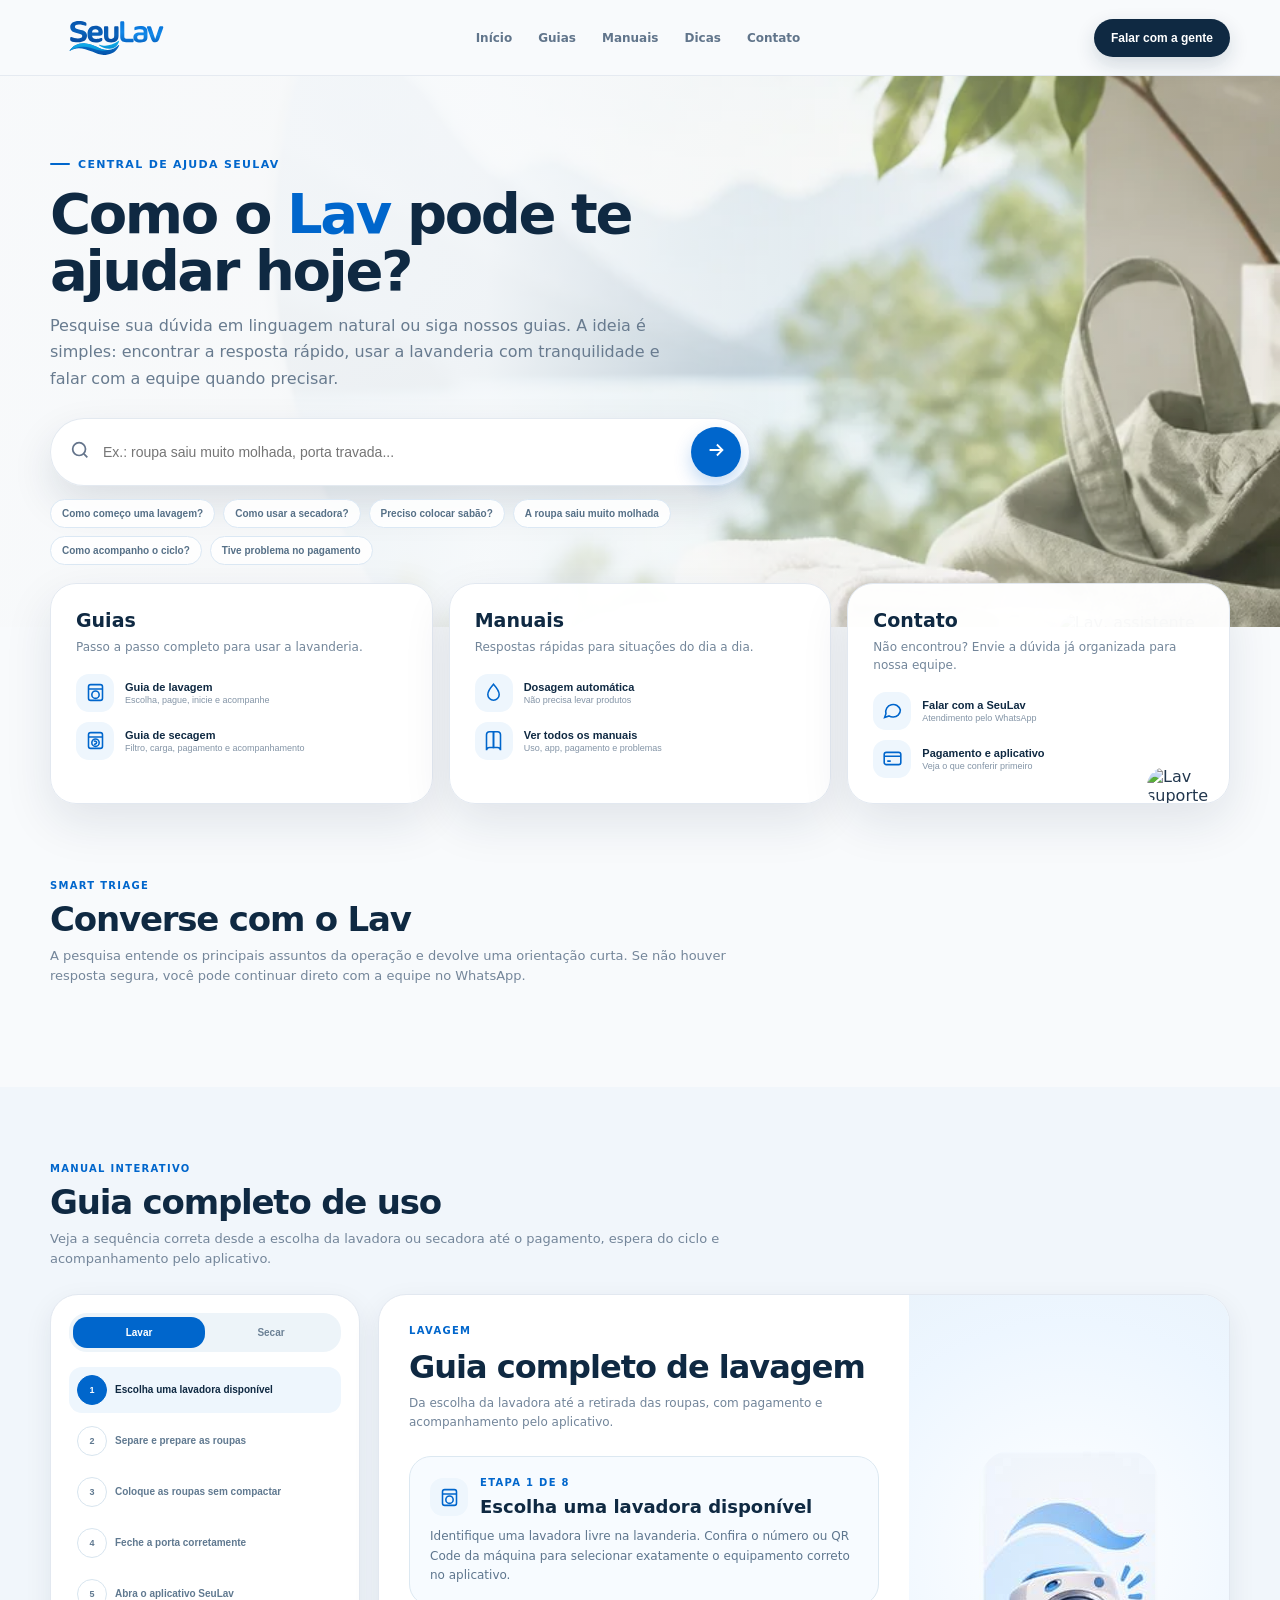
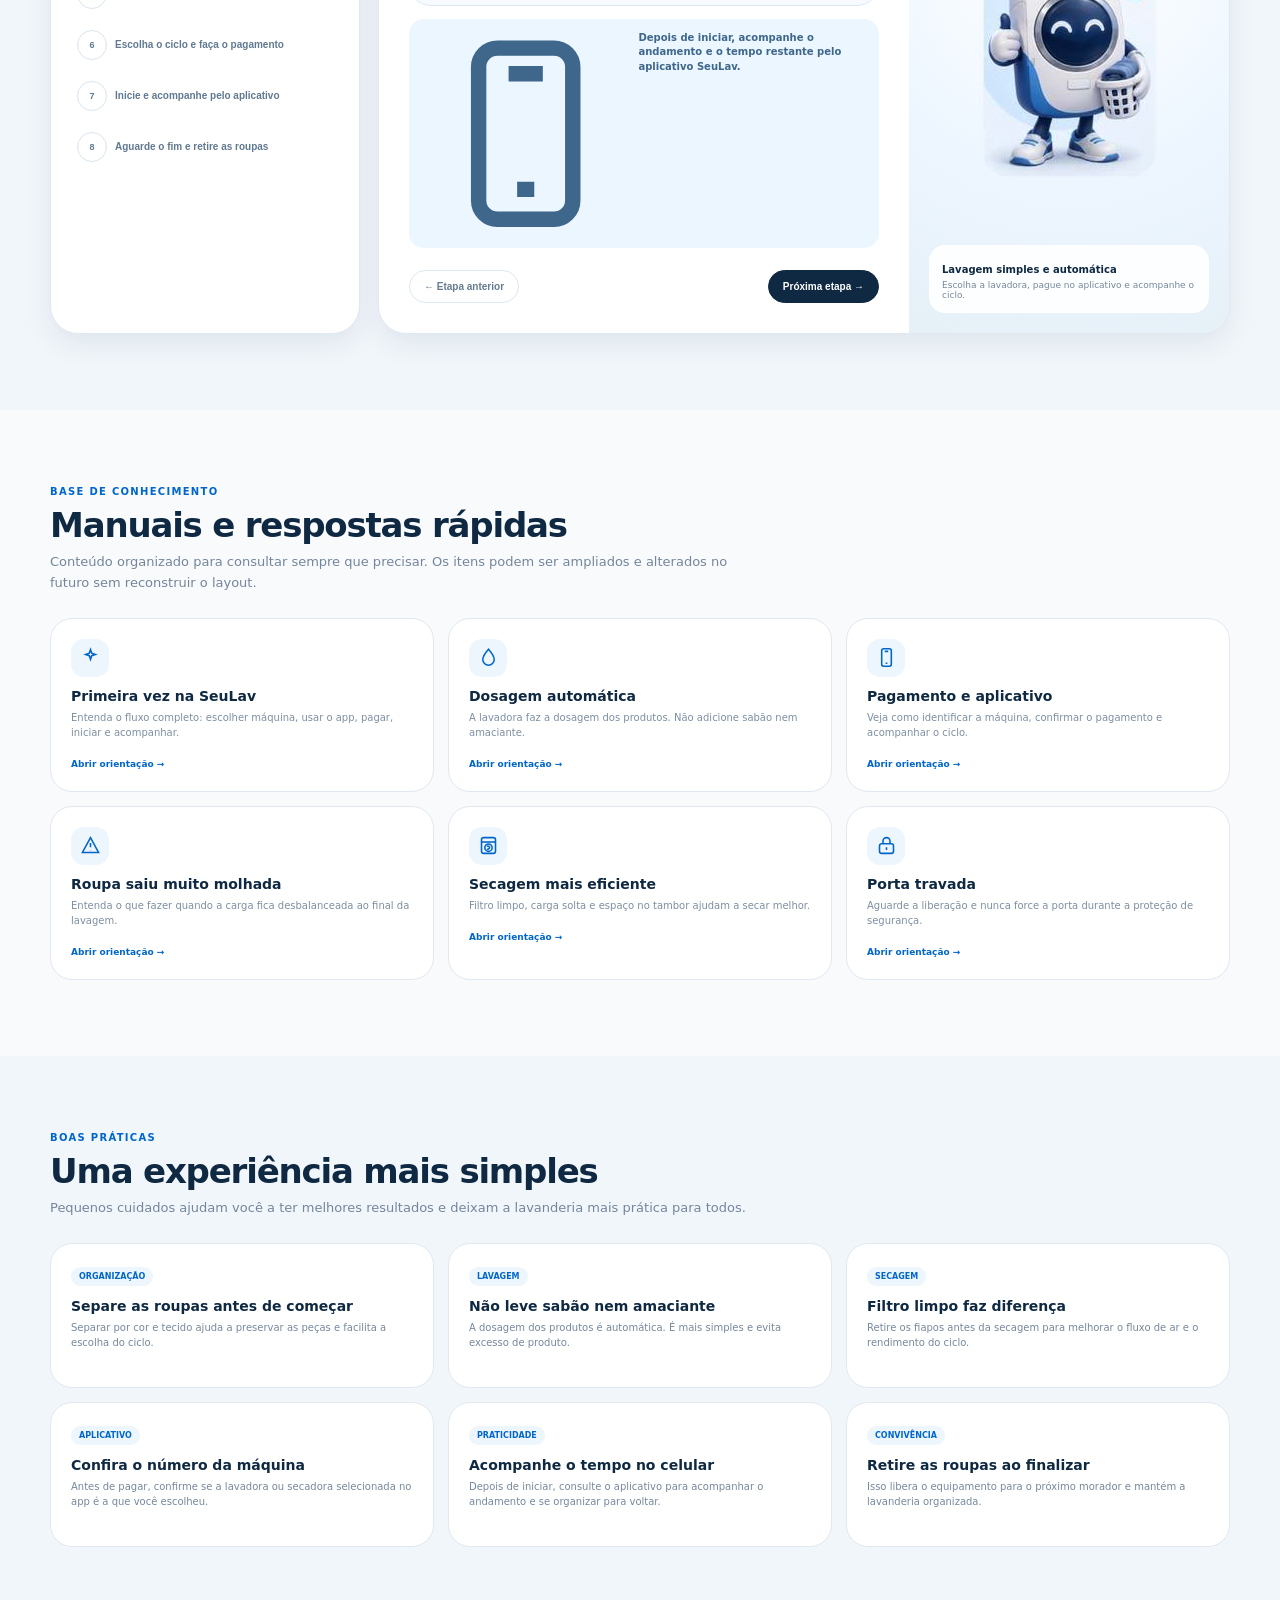
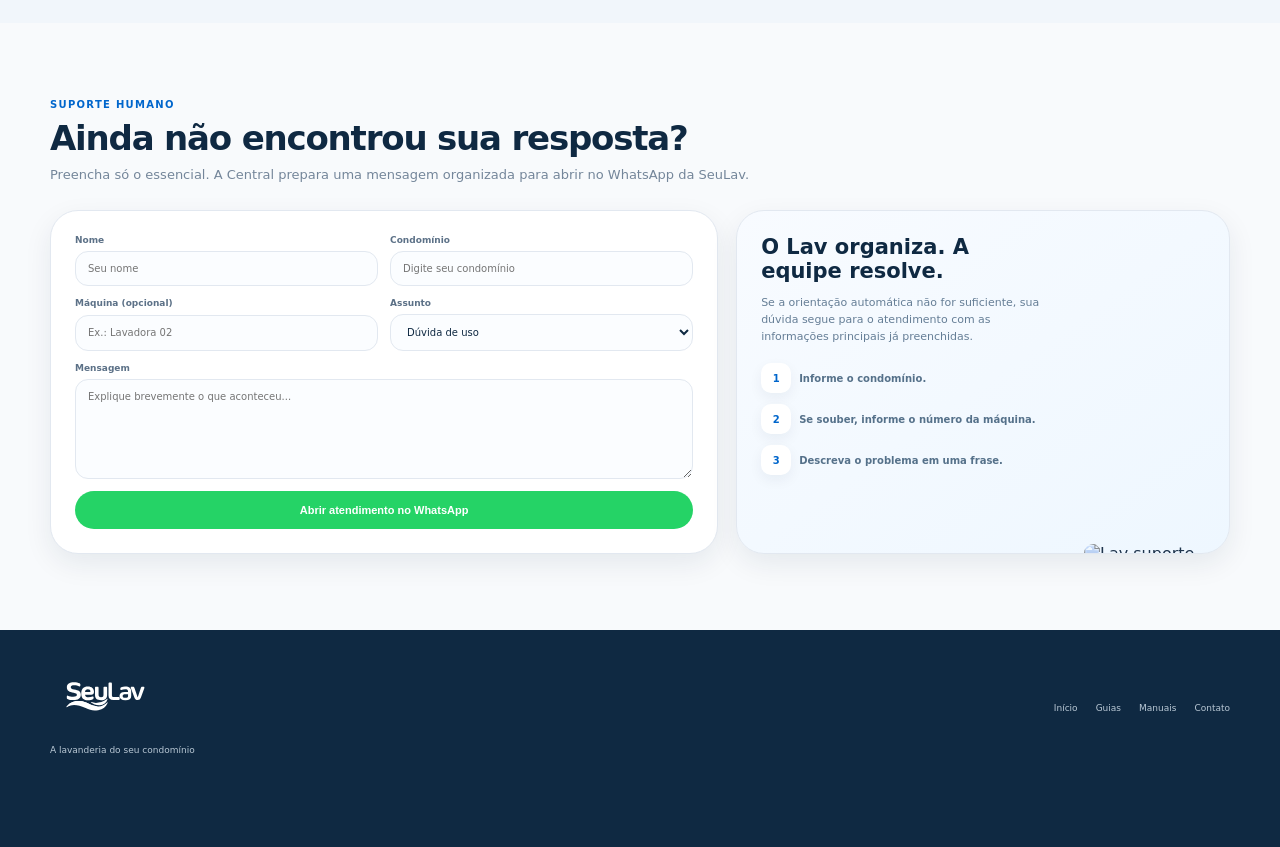
==== commit c6a61af4: "feat: apply Soft UI Lav redesign to public test help center" ====
--- a/ajuda-teste/index.html
+++ b/ajuda-teste/index.html
@@ -1,52 +1 @@
-<!doctype html>
-<html lang="pt-BR">
-<head>
-<meta charset="utf-8">
-<meta name="viewport" content="width=device-width,initial-scale=1,viewport-fit=cover">
-<title>Ajuda SeuLav — Lav Assistente</title>
-<meta name="description" content="Central de Ajuda SeuLav com busca inteligente, guia de lavagem, guia de secagem e atendimento pelo WhatsApp.">
-<meta property="og:title" content="Central de Ajuda SeuLav">
-<meta property="og:description" content="Fale com o Lav, consulte guias e resolva dúvidas sobre a lavanderia do seu condomínio.">
-<meta property="og:image" content="https://seulav.com.br/fundo-roupas-limpas.webp">
-<meta name="theme-color" content="#f8fafc">
-<style>
-:root{--brand:#0066cc;--brand2:#1ba8f5;--ink:#0f2942;--muted:#64748b;--line:#e2e8f0;--soft:#f8fafc;--panel:#fff;--whats:#25d366;--shadow:0 26px 70px rgba(15,41,66,.10);--softshadow:0 14px 38px rgba(15,41,66,.08);--r:28px}*{box-sizing:border-box}html{scroll-behavior:smooth}body{margin:0;background:#f3f8fd;color:var(--ink);font-family:Inter,ui-sans-serif,system-ui,-apple-system,BlinkMacSystemFont,"Segoe UI",Arial,sans-serif;-webkit-font-smoothing:antialiased}button,input,select,textarea{font:inherit}.page{min-height:100vh;background:linear-gradient(180deg,#f8fbff 0%,#eef6fc 100%)}.top{position:sticky;top:0;z-index:30;background:rgba(255,255,255,.78);backdrop-filter:blur(22px);border-bottom:1px solid rgba(226,232,240,.75)}.topin{max-width:1240px;margin:auto;height:76px;padding:0 28px;display:flex;align-items:center;justify-content:space-between}.brand{display:flex;align-items:center;gap:13px}.brand img{width:126px;height:auto}.brand small{display:block;color:#6b86a2;font-size:11px;line-height:1.2;font-weight:700}.nav{display:flex;gap:26px;align-items:center}.nav a{color:#496985;text-decoration:none;font-size:12px;font-weight:850}.nav a:hover{color:var(--brand)}.pill{border:0;background:var(--ink);color:#fff;border-radius:999px;padding:12px 18px;font-size:12px;font-weight:900;box-shadow:0 12px 26px rgba(15,41,66,.15);cursor:pointer}.pill.blue{background:linear-gradient(135deg,var(--brand),#0755ad)}.hero{position:relative;overflow:hidden;background:#edf5fb}.hero-bg{position:absolute;inset:0;background-image:linear-gradient(90deg,rgba(248,250,252,.98) 0%,rgba(248,250,252,.86) 40%,rgba(248,250,252,.32) 100%),url('../fundo-roupas-limpas.webp');background-size:cover;background-position:center right;filter:saturate(.92)}.hero-in{position:relative;max-width:1240px;margin:auto;padding:86px 28px 78px;min-height:520px;display:grid;grid-template-columns:1fr 360px;gap:36px;align-items:center}.logo-hero{display:none}.eyebrow{font-size:11px;text-transform:uppercase;letter-spacing:.14em;color:var(--brand);font-weight:950;margin-bottom:16px}.hero h1{font-size:56px;letter-spacing:-2.4px;line-height:1.02;margin:0 0 18px;color:var(--ink);max-width:750px}.hero h1 span{color:var(--brand)}.hero p{font-size:17px;line-height:1.65;color:#526d87;margin:0;max-width:670px}.search{margin-top:30px;width:min(680px,100%);height:68px;background:#fff;border:1px solid rgba(226,232,240,.92);border-radius:999px;display:flex;align-items:center;padding:8px 8px 8px 22px;gap:12px;box-shadow:0 18px 44px rgba(15,41,66,.13)}.search svg{width:24px;height:24px;color:#64748b;flex:0 0 auto}.search input{min-width:0;flex:1;border:0;background:transparent;outline:0;color:var(--ink);font-size:15px}.search input::placeholder{color:#8898aa}.voice{width:35px;height:35px;display:grid;place-items:center;color:#b5c0cf}.voice span{display:block;width:28px;height:24px;background:linear-gradient(90deg,transparent 0 8%,#c9d3e0 8% 16%,transparent 16% 25%,#c9d3e0 25% 35%,transparent 35% 45%,#c9d3e0 45% 56%,transparent 56% 66%,#c9d3e0 66% 76%,transparent 76%);border-radius:999px}.send{width:52px;height:52px;border:0;border-radius:999px;background:linear-gradient(135deg,var(--brand),#0755ad);color:#fff;display:grid;place-items:center;cursor:pointer;box-shadow:0 12px 24px rgba(0,102,204,.24)}.chips{display:flex;flex-wrap:wrap;gap:9px;margin-top:16px}.chip{border:1px solid #d9e7f4;background:rgba(255,255,255,.86);color:#3d6286;border-radius:999px;padding:9px 13px;font-size:11px;font-weight:850;cursor:pointer}.chip:hover{color:var(--brand);border-color:#9ed0ff}.lav-card{align-self:end;justify-self:end;width:320px;background:rgba(255,255,255,.72);border:1px solid rgba(255,255,255,.82);border-radius:34px;padding:22px;box-shadow:var(--shadow);backdrop-filter:blur(20px);position:relative}.lav-card img{display:block;width:190px;margin:-72px auto 8px;filter:drop-shadow(0 18px 28px rgba(15,41,66,.12))}.lav-card b{display:block;font-size:18px;letter-spacing:-.4px}.lav-card p{font-size:12px;line-height:1.55;color:#61778d;margin:7px 0 0}.triage{max-width:1240px;margin:-58px auto 0;padding:0 28px 44px;position:relative;z-index:3}.triage-grid{display:grid;grid-template-columns:repeat(3,1fr);gap:22px}.triage-card{background:rgba(255,255,255,.92);border:1px solid rgba(226,232,240,.9);border-radius:28px;padding:28px;min-height:200px;box-shadow:var(--softshadow);cursor:pointer;transition:.22s;position:relative;overflow:hidden}.triage-card:hover{transform:translateY(-5px);box-shadow:var(--shadow)}.triage-card:after{content:'›';position:absolute;right:24px;bottom:22px;font-size:30px;color:var(--brand);font-weight:300}.ico{width:52px;height:52px;border-radius:18px;background:#eef6ff;color:var(--brand);display:grid;place-items:center}.ico svg{width:27px;height:27px}.triage-card h2{margin:22px 0 9px;font-size:24px;letter-spacing:-.8px}.triage-card p{margin:0;color:#60778f;font-size:13px;line-height:1.55}.chat{max-width:1060px;margin:0 auto 58px;padding:0 28px;display:none}.chat.show{display:block}.chat-shell{background:#fff;border:1px solid var(--line);border-radius:32px;box-shadow:var(--shadow);overflow:hidden;display:grid;grid-template-columns:230px minmax(0,1fr)}.chat-side{background:#f8fbff;border-right:1px solid var(--line);padding:22px}.chat-side h3{font-size:12px;text-transform:uppercase;letter-spacing:.12em;color:#466681;margin:0 0 14px}.side-btn{border:0;background:transparent;width:100%;display:flex;gap:10px;align-items:center;text-align:left;padding:10px 0;color:#466681;font-size:12px;font-weight:800;cursor:pointer}.side-btn .mini{width:31px;height:31px;border-radius:11px;background:#edf6ff;display:grid;place-items:center;color:var(--brand)}.chat-main{min-height:500px;display:flex;flex-direction:column}.chat-head{height:80px;border-bottom:1px solid var(--line);display:flex;align-items:center;gap:14px;padding:0 22px}.chat-head img{width:58px;height:58px;object-fit:cover;border-radius:18px;background:#f1f7ff}.chat-head h2{font-size:22px;margin:0;letter-spacing:-.5px}.chat-head p{font-size:12px;margin:2px 0 0;color:#64748b}.transcript{flex:1;padding:24px;overflow:auto;max-height:430px;background:linear-gradient(180deg,#fff,#fbfdff)}.user-row{display:flex;justify-content:flex-end;margin:0 0 16px}.user-bubble{max-width:78%;background:var(--brand);color:#fff;border-radius:20px 20px 6px 20px;padding:13px 16px;font-size:13px;line-height:1.45}.lav-row{display:flex;gap:12px;margin:0 0 18px}.lav-avatar{width:42px;height:42px;border-radius:14px;object-fit:cover;background:#edf6ff;flex:0 0 auto}.diag{border:1px solid #cfe3f7;background:#f7fbff;border-radius:24px;padding:18px;max-width:680px;box-shadow:0 10px 24px rgba(15,41,66,.04)}.badge{display:inline-flex;align-items:center;border-radius:999px;background:#e9f4ff;color:var(--brand);font-size:10px;font-weight:950;padding:7px 10px;margin-bottom:10px}.diag h3{margin:0 0 8px;font-size:17px}.diag p{margin:0 0 12px;color:#536b83;font-size:13px;line-height:1.55}.diag ol{margin:0;padding-left:20px;color:#263f5b;font-size:13px;line-height:1.6}.alert{margin-top:13px;background:#fff;border:1px solid #d9e7f4;border-radius:16px;padding:12px;color:#2f5c86;font-size:12px;font-weight:800}.diag-actions{display:flex;gap:9px;flex-wrap:wrap;margin-top:14px}.btn{border:0;border-radius:16px;padding:12px 15px;font-size:12px;font-weight:950;cursor:pointer}.btn.primary{background:var(--ink);color:#fff}.btn.out{background:#fff;color:var(--brand);border:1px solid #b9dbfa}.btn.whats{background:var(--whats);color:#fff}.chat-input{display:flex;gap:10px;padding:16px 20px;border-top:1px solid var(--line);background:#fff}.chat-input input{flex:1;border:1px solid #d9e5ef;background:#f8fafc;border-radius:18px;height:48px;padding:0 15px;outline:0;font-size:13px}.chat-input button{width:48px;border:0;border-radius:17px;background:var(--brand);color:#fff;font-weight:900;cursor:pointer}.section{max-width:1240px;margin:auto;padding:62px 28px}.section-title{display:flex;align-items:flex-end;justify-content:space-between;gap:20px;margin-bottom:24px}.section-title h2{font-size:36px;line-height:1.05;letter-spacing:-1.3px;margin:0}.section-title p{margin:8px 0 0;color:#64748b;line-height:1.55;font-size:14px}.guide{display:grid;grid-template-columns:350px 1fr;gap:24px}.guide-menu{background:#fff;border:1px solid var(--line);border-radius:30px;padding:18px;box-shadow:var(--softshadow)}.tabs{display:flex;background:#eef5fb;border-radius:20px;padding:5px;margin-bottom:17px}.tab{flex:1;border:0;background:transparent;border-radius:16px;padding:12px 10px;color:#58738d;font-size:12px;font-weight:950;cursor:pointer}.tab.active{background:var(--brand);color:#fff;box-shadow:0 10px 20px rgba(0,102,204,.20)}.steps{display:grid;gap:8px}.stepbtn{border:1px solid transparent;background:transparent;border-radius:18px;padding:11px;display:grid;grid-template-columns:34px 1fr;gap:11px;align-items:center;text-align:left;cursor:pointer;color:#496985}.stepbtn.active{background:#eef7ff;border-color:#d8eafb;color:var(--ink)}.num{width:34px;height:34px;border-radius:999px;background:#e7f2ff;color:var(--brand);font-size:12px;font-weight:950;display:grid;place-items:center}.stepbtn.active .num{background:var(--ink);color:#fff}.stepbtn b{font-size:12px}.phone-stage{position:relative;border-radius:34px;min-height:650px;background-image:linear-gradient(90deg,rgba(248,250,252,.18),rgba(248,250,252,.78)),url('../fundo-roupas-limpas.webp');background-size:cover;background-position:center;overflow:hidden;box-shadow:var(--shadow);border:1px solid #dce8f4;display:grid;place-items:center}.phone{width:355px;min-height:610px;background:#fff;border:10px solid #0b1320;border-radius:52px;box-shadow:0 28px 80px rgba(0,0,0,.22);position:relative;overflow:hidden}.island{position:absolute;top:13px;left:50%;transform:translateX(-50%);width:106px;height:30px;background:#05080e;border-radius:999px;z-index:3}.phone-ui{padding:56px 20px 20px}.phone-top{display:flex;align-items:center;justify-content:space-between;margin-bottom:18px}.phone-top small{color:var(--brand);font-weight:850}.phone-top b{font-size:14px}.mascot-small{width:92px;height:92px;object-fit:cover;background:#f2f7ff;border-radius:4px;float:right;margin:0 0 12px 14px}.phone h3{font-size:30px;line-height:1.02;letter-spacing:-1px;margin:0 0 20px}.app-card{border:1px solid #d9e5ef;background:#f8fbff;border-radius:22px;padding:14px;margin:10px 0;display:grid;grid-template-columns:46px 1fr;gap:12px;align-items:center}.app-card .n{width:30px;height:30px;border-radius:999px;background:var(--ink);color:#fff;display:grid;place-items:center;font-size:12px;font-weight:950;position:absolute;transform:translate(-20px,-25px)}.app-ico{width:46px;height:46px;border-radius:14px;background:#eef6ff;color:var(--brand);display:grid;place-items:center}.app-ico svg{width:26px;height:26px}.app-card b{display:block;font-size:16px;letter-spacing:-.2px}.app-card p{font-size:12px;color:#64748b;margin:5px 0 0;line-height:1.35}.bigcta{margin-top:18px;width:100%;height:54px;border:0;border-radius:16px;background:var(--ink);color:#fff;font-weight:950;font-size:15px;cursor:pointer}.mobilebar{position:absolute;bottom:0;left:0;right:0;height:70px;border-top:1px solid #e8edf3;background:#fff;display:flex;align-items:center;justify-content:space-around}.mobilebar span{font-size:11px;color:#7a8798;display:grid;justify-items:center;gap:4px}.mobilebar span.active{color:var(--brand);font-weight:900}.mobilebar svg{width:21px;height:21px}.manuals{display:grid;grid-template-columns:repeat(3,1fr);gap:18px}.manual{background:#fff;border:1px solid var(--line);border-radius:28px;padding:22px;box-shadow:0 10px 26px rgba(15,41,66,.05);cursor:pointer}.manual h3{font-size:18px;letter-spacing:-.4px;margin:15px 0 8px}.manual p{color:#64748b;font-size:13px;line-height:1.5;margin:0}.tips{display:grid;grid-template-columns:repeat(3,1fr);gap:18px}.tip{background:#fff;border:1px solid var(--line);border-radius:28px;overflow:hidden;box-shadow:0 10px 26px rgba(15,41,66,.05)}.tip .pic{height:155px;background:url('../fundo-roupas-limpas.webp') center/cover}.tip .copy{padding:20px}.tip small{color:var(--brand);font-weight:950}.tip h3{font-size:17px;margin:7px 0}.tip p{font-size:13px;line-height:1.55;color:#64748b;margin:0}.contact{display:grid;grid-template-columns:1.1fr .9fr;gap:24px}.panel{background:#fff;border:1px solid var(--line);border-radius:30px;padding:24px;box-shadow:var(--softshadow)}.form{display:grid;grid-template-columns:1fr 1fr;gap:12px}.field{display:grid;gap:6px}.field.full{grid-column:1/-1}.field label{font-size:11px;font-weight:950;color:#385c7b}.field input,.field select,.field textarea{border:1px solid #d8e4ee;background:#f8fafc;border-radius:15px;padding:13px 14px;outline:0;font-size:13px;color:var(--ink)}.field textarea{min-height:112px;resize:vertical}.form .btn{grid-column:1/-1;padding:15px}.support-card{display:flex;gap:15px;align-items:flex-start;border-bottom:1px solid #e2e8f0;padding:15px 0}.support-card:first-child{padding-top:0}.support-card:last-child{border:0}.support-card img{width:74px;height:74px;object-fit:cover;border-radius:20px;background:#f1f7ff}.support-card h3{margin:0 0 5px;font-size:16px}.support-card p{margin:0;color:#64748b;font-size:13px;line-height:1.45}.foot{background:#0f2942;color:#bfd1e4;margin-top:50px}.footin{max-width:1240px;margin:auto;padding:28px;display:flex;align-items:center;justify-content:space-between;gap:18px}.foot img{width:112px;filter:brightness(0) invert(1)}.toast{position:fixed;left:50%;bottom:22px;transform:translate(-50%,20px);opacity:0;pointer-events:none;background:#0f2942;color:#fff;border-radius:999px;padding:12px 18px;font-size:12px;font-weight:850;transition:.25s;z-index:80}.toast.show{opacity:1;transform:translate(-50%,0)}@media(max-width:960px){.nav{display:none}.hero-in{grid-template-columns:1fr;padding-top:48px}.lav-card{justify-self:start;margin-top:50px}.triage-grid{grid-template-columns:1fr}.chat-shell{grid-template-columns:1fr}.chat-side{display:none}.guide{grid-template-columns:1fr}.manuals,.tips{grid-template-columns:1fr 1fr}.contact{grid-template-columns:1fr}.phone-stage{min-height:680px}}@media(max-width:560px){.topin{height:66px;padding:0 16px}.brand small{display:none}.brand img{width:108px}.pill{font-size:0;width:42px;height:42px;padding:0}.pill:after{content:'💬';font-size:17px}.hero-in{padding:34px 16px 48px;min-height:auto}.hero-bg{background-image:linear-gradient(180deg,rgba(248,250,252,.96),rgba(248,250,252,.82)),url('../fundo-roupas-limpas.webp');background-position:center}.hero h1{font-size:38px;letter-spacing:-1.2px}.hero p{font-size:13px}.search{height:62px}.voice{display:none}.chips{flex-wrap:nowrap;overflow:auto;padding-bottom:4px}.chip{white-space:nowrap}.lav-card{display:none}.triage{margin:0;padding:20px 16px 32px}.triage-card{min-height:112px;padding:18px;display:grid;grid-template-columns:56px 1fr;gap:12px;align-items:center}.triage-card h2{margin:0 0 5px;font-size:18px}.triage-card p{font-size:11px}.chat{padding:0 16px;margin-bottom:34px}.chat-head h2{font-size:18px}.chat-head img{width:50px;height:50px}.transcript{padding:16px;max-height:360px}.diag{padding:15px}.section{padding:42px 16px}.section-title{display:block}.section-title h2{font-size:28px}.guide-menu{position:sticky;top:72px;z-index:10}.steps{grid-template-columns:1fr 1fr}.stepbtn{grid-template-columns:28px 1fr;padding:8px}.stepbtn b{font-size:10px}.num{width:28px;height:28px}.phone-stage{min-height:690px;border-radius:28px}.phone{width:330px;min-height:600px;border-width:8px;border-radius:48px}.phone-ui{padding:52px 17px 18px}.phone h3{font-size:27px}.manuals,.tips{grid-template-columns:1fr}.form{grid-template-columns:1fr}.field.full,.form .btn{grid-column:auto}.footin{display:grid;justify-items:center;text-align:center}.mobilebar{display:flex}.top{position:sticky}}
-</style>
-</head>
-<body>
-<div class="page">
-<header class="top"><div class="topin"><div class="brand"><img src="../logo-oficial-seulav-cortado.png" alt="SeuLav"><small>A lavanderia<br>do seu condomínio</small></div><nav class="nav"><a href="#inicio">Início</a><a href="#guia">Guias</a><a href="#manuais">Manuais</a><a href="#dicas">Dicas</a><a href="#contato">Contato</a></nav><button class="pill blue" onclick="scrollContact()">Falar com a gente</button></div></header>
-<section class="hero" id="inicio"><div class="hero-bg"></div><div class="hero-in"><div><div class="eyebrow">Central de Ajuda SeuLav</div><h1>Como o <span>Lav</span> pode te ajudar hoje?</h1><p>Pesquise sua dúvida, receba um diagnóstico rápido e consulte guias claros para usar a lavanderia do seu condomínio com tranquilidade.</p><div class="search"><span id="sIcon"></span><input id="heroSearch" placeholder="Ex: roupa saiu encharcada, porta travada, pagamento..." onkeydown="if(event.key==='Enter')askHero()"><div class="voice"><span></span></div><button class="send" onclick="askHero()" aria-label="Pesquisar"><span id="aIcon"></span></button></div><div class="chips" id="chips"></div></div><aside class="lav-card"><img src="./lav-boas-vindas.jpg" alt="Lav, assistente SeuLav"><b>Lav — Assistente SeuLav</b><p>Estou aqui para orientar o uso, indicar o guia certo e encaminhar você ao WhatsApp quando precisar de ajuda humana.</p></aside></div></section>
-<section class="triage"><div class="triage-grid"><article class="triage-card" onclick="setGuide('lavar');go('#guia')"><div class="ico" id="icoLav"></div><div><h2>Guia de Lavagem</h2><p>Escolha a lavadora, coloque as roupas, pague pelo app, inicie e acompanhe o ciclo.</p></div></article><article class="triage-card" onclick="setGuide('secar');go('#guia')"><div class="ico" id="icoSec"></div><div><h2>Guia de Secagem</h2><p>Confira filtro, carga correta, pagamento pelo app e retirada das roupas ao final.</p></div></article><article class="triage-card" onclick="scrollContact()"><div class="ico" id="icoZap"></div><div><h2>Falar com o Lav</h2><p>Não resolveu? Envie uma mensagem estruturada para o atendimento no WhatsApp.</p></div></article></div></section>
-<section class="chat" id="chat"><div class="chat-shell"><aside class="chat-side"><h3>Sugestões rápidas</h3><div id="suggestions"></div></aside><main class="chat-main"><div class="chat-head"><img src="./lav-boas-vindas.jpg" alt="Lav"><div><h2>Lav — Assistente Inteligente</h2><p>Análise em tempo real com respostas curtas e seguras.</p></div></div><div class="transcript" id="transcript"></div><div class="chat-input"><input id="chatInput" placeholder="Digite sua mensagem..." onkeydown="if(event.key==='Enter')askChat()"><button onclick="askChat()">→</button></div></main></div></section>
-<section class="section" id="guia"><div class="section-title"><div><h2>Guia de uso</h2><p>Sequência prática para lavar ou secar: escolher a máquina, pagar pelo aplicativo, aguardar o ciclo e acompanhar pelo app.</p></div></div><div class="guide"><aside class="guide-menu"><div class="tabs"><button class="tab active" id="tabLavar" onclick="setGuide('lavar')">Lavar</button><button class="tab" id="tabSecar" onclick="setGuide('secar')">Secar</button></div><div class="steps" id="steps"></div></aside><div class="phone-stage"><div class="phone"><div class="island"></div><div class="phone-ui"><div class="phone-top"><small onclick="prevStep()">‹ Voltar</small><b>Ajuda SeuLav</b><small onclick="askQuestion('Preciso de ajuda')">🔍</small></div><img id="phoneMascot" class="mascot-small" src="./lav-especialista.jpg" alt="Lav especialista"><h3 id="guideTitle"></h3><div id="phoneSteps"></div><button class="bigcta" id="guideCta" onclick="nextStep()"></button></div><div class="mobilebar"><span><i id="mbHome"></i>Home</span><span class="active"><i id="mbLav"></i>Lav</span><span><i id="mbBook"></i>Guias</span><span><i id="mbUser"></i>Perfil</span></div></div></div></div></section>
-<section class="section" id="manuais"><div class="section-title"><div><h2>Manuais e dúvidas</h2><p>Conteúdo rápido para consultar antes, durante ou depois do ciclo.</p></div></div><div class="manuals" id="manuals"></div></section>
-<section class="section" id="dicas"><div class="section-title"><div><h2>Dicas e boas práticas</h2><p>Cuidados simples para melhorar sua experiência e manter a lavanderia organizada.</p></div></div><div class="tips" id="tips"></div></section>
-<section class="section" id="contato"><div class="section-title"><div><h2>Ainda não resolveu?</h2><p>Envie sua dúvida para a equipe SeuLav com condomínio, máquina e assunto já organizados.</p></div></div><div class="contact"><div class="panel"><div class="form"><div class="field"><label>Nome</label><input id="name" placeholder="Seu nome"></div><div class="field"><label>Condomínio</label><select id="condo"><option value="">Selecione seu condomínio...</option><option>Central</option><option>Ilha do Sol</option><option>Parque Industrial</option><option>Outro condomínio</option></select></div><div class="field"><label>Máquina / QR Code (opcional)</label><input id="machine" placeholder="Ex: Lavadora 02"></div><div class="field"><label>Assunto</label><select id="subject"><option>Dúvida de uso</option><option>Lavagem</option><option>Secagem</option><option>Pagamento ou aplicativo</option><option>Roupa muito molhada</option><option>Porta travada</option><option>Outro problema</option></select></div><div class="field full"><label>Mensagem</label><textarea id="message" placeholder="Explique rapidamente o que aconteceu..."></textarea></div><button class="btn whats" onclick="sendWhats()">💬 Chamar suporte no WhatsApp</button></div></div><aside class="panel"><div class="support-card"><img src="./lav-boas-vindas.jpg" alt="Lav"><div><h3>Diagnóstico com o Lav</h3><p>Use a busca para receber uma orientação rápida antes de chamar o suporte.</p></div></div><div class="support-card"><img src="./lav-especialista.jpg" alt="Lav especialista"><div><h3>Guias passo a passo</h3><p>Lavagem e secagem têm fluxos separados, com pagamento e acompanhamento pelo app.</p></div></div><div class="support-card"><div class="ico" id="icoWhats2"></div><div><h3>WhatsApp estruturado</h3><p>A mensagem já sai com condomínio, máquina, assunto e dúvida para agilizar o atendimento.</p></div></div></aside></div></section>
-<footer class="foot"><div class="footin"><img src="../logo-oficial-seulav-cortado.png" alt="SeuLav"><small>A lavanderia do seu condomínio • Central de Ajuda</small></div></footer>
-<div class="toast" id="toast"></div>
-</div>
-<script src="./content.js"></script>
-<script>
-const H=window.SEULAV_HELP;let currentGuide='lavar',currentStep=0,lastQuestion='',lastAnswer='';
-function svg(n){const m={search:'<svg viewBox="0 0 24 24" fill="none" stroke="currentColor" stroke-width="2"><circle cx="11" cy="11" r="7"/><path d="m20 20-3.5-3.5"/></svg>',arrow:'<svg viewBox="0 0 24 24" fill="none" stroke="currentColor" stroke-width="2.2"><path d="M5 12h14M13 6l6 6-6 6"/></svg>',washer:'<svg viewBox="0 0 24 24" fill="none" stroke="currentColor" stroke-width="1.8"><rect x="4" y="3" width="16" height="18" rx="2.5"/><path d="M4 8h16"/><circle cx="12" cy="15" r="4.2"/></svg>',dryer:'<svg viewBox="0 0 24 24" fill="none" stroke="currentColor" stroke-width="1.8"><rect x="4" y="3" width="16" height="18" rx="2.5"/><path d="M4 8h16"/><circle cx="12" cy="15" r="4.2"/><path d="M10 14c1.5-1.2 3.8-.2 3.2 1.4"/></svg>',chat:'<svg viewBox="0 0 24 24" fill="none" stroke="currentColor" stroke-width="1.8"><path d="M21 12a8 8 0 0 1-8.5 8A9 9 0 0 1 8 18.8L3 20l1.5-4A8 8 0 1 1 21 12Z"/></svg>',book:'<svg viewBox="0 0 24 24" fill="none" stroke="currentColor" stroke-width="1.8"><path d="M4 5a3 3 0 0 1 3-3h5v18H7a3 3 0 0 0-3 3V5Z"/><path d="M20 5a3 3 0 0 0-3-3h-5v18h5a3 3 0 0 1 3 3V5Z"/></svg>',phone:'<svg viewBox="0 0 24 24" fill="none" stroke="currentColor" stroke-width="1.8"><rect x="7" y="2" width="10" height="20" rx="2"/><path d="M10 5h4M11 18h2"/></svg>',card:'<svg viewBox="0 0 24 24" fill="none" stroke="currentColor" stroke-width="1.8"><rect x="3" y="5" width="18" height="14" rx="2"/><path d="M3 10h18M7 15h4"/></svg>',basket:'<svg viewBox="0 0 24 24" fill="none" stroke="currentColor" stroke-width="1.8"><path d="M4 9h16l-1.5 11h-13L4 9Z"/><path d="m8 9 4-6 4 6M8 13v4M12 13v4M16 13v4"/></svg>',shirt:'<svg viewBox="0 0 24 24" fill="none" stroke="currentColor" stroke-width="1.8"><path d="M8 5 4 7l-2 5 4 1.5L8 10v11h8V10l2 3.5 4-1.5-2-5-4-2a4 4 0 0 1-8 0Z"/></svg>',lock:'<svg viewBox="0 0 24 24" fill="none" stroke="currentColor" stroke-width="1.8"><rect x="5" y="10" width="14" height="10" rx="2"/><path d="M8 10V7a4 4 0 0 1 8 0v3"/></svg>',play:'<svg viewBox="0 0 24 24" fill="none" stroke="currentColor" stroke-width="1.8"><circle cx="12" cy="12" r="9"/><path d="m10 8 6 4-6 4V8Z"/></svg>',check:'<svg viewBox="0 0 24 24" fill="none" stroke="currentColor" stroke-width="1.8"><circle cx="12" cy="12" r="9"/><path d="m8 12 2.5 2.5L16 9"/></svg>',drop:'<svg viewBox="0 0 24 24" fill="none" stroke="currentColor" stroke-width="1.8"><path d="M12 2.5S5.5 9.5 5.5 14a6.5 6.5 0 0 0 13 0C18.5 9.5 12 2.5 12 2.5Z"/></svg>',alert:'<svg viewBox="0 0 24 24" fill="none" stroke="currentColor" stroke-width="1.8"><path d="M12 3 2.8 20h18.4L12 3Z"/><path d="M12 9v5M12 17.5h.01"/></svg>',tag:'<svg viewBox="0 0 24 24" fill="none" stroke="currentColor" stroke-width="1.8"><path d="m3 12 9 9 9-9-9-9H5a2 2 0 0 0-2 2v7Z"/><circle cx="8" cy="8" r="1.3"/></svg>',filter:'<svg viewBox="0 0 24 24" fill="none" stroke="currentColor" stroke-width="1.8"><path d="M4 5h16l-6 7v6l-4 2v-8L4 5Z"/></svg>',signal:'<svg viewBox="0 0 24 24" fill="none" stroke="currentColor" stroke-width="1.8"><path d="M6 14a8 8 0 0 1 12 0M9 17a4 4 0 0 1 6 0M12 20h.01"/></svg>',spark:'<svg viewBox="0 0 24 24" fill="none" stroke="currentColor" stroke-width="1.8"><path d="M12 3l1.4 4.1L17.5 8.5l-4.1 1.4L12 14l-1.4-4.1-4.1-1.4 4.1-1.4L12 3Z"/></svg>',home:'<svg viewBox="0 0 24 24" fill="none" stroke="currentColor" stroke-width="1.8"><path d="m3 11 9-8 9 8v10h-6v-6H9v6H3V11Z"/></svg>',user:'<svg viewBox="0 0 24 24" fill="none" stroke="currentColor" stroke-width="1.8"><circle cx="12" cy="8" r="4"/><path d="M4 21a8 8 0 0 1 16 0"/></svg>'};return m[n]||m.spark}
-function norm(t){return (t||'').toLowerCase().normalize('NFD').replace(/[\u0300-\u036f]/g,'').replace(/[^a-z0-9 ]/g,' ').replace(/\s+/g,' ').trim()}
-function localAnswer(q){let nq=norm(q),best=null,score=0;H.answers.forEach(a=>{let s=0;(a.keywords||[]).forEach(k=>{let nk=norm(k);if(nq.includes(nk))s+=3+nk.split(' ').length;else nk.split(' ').forEach(w=>{if(w.length>3&&nq.includes(w))s+=.6})});if(s>score){score=s;best=a}});return score>1?best:null}
-function init(){sIcon.innerHTML=svg('search');aIcon.innerHTML=svg('arrow');icoLav.innerHTML=svg('washer');icoSec.innerHTML=svg('dryer');icoZap.innerHTML=svg('chat');icoWhats2.innerHTML=svg('chat');mbHome.innerHTML=svg('home');mbLav.innerHTML=svg('washer');mbBook.innerHTML=svg('book');mbUser.innerHTML=svg('user');chips.innerHTML=H.quickQuestions.map(q=>`<button class="chip" onclick='askQuestion(${JSON.stringify(q)})'>${q}</button>`).join('');suggestions.innerHTML=H.quickQuestions.map(q=>`<button class="side-btn" onclick='askQuestion(${JSON.stringify(q)})'><span class="mini">${svg('chat')}</span><span>${q}</span></button>`).join('');manuals.innerHTML=H.manuals.map(m=>`<article class="manual" onclick="manual('${m.target}')"><div class="ico">${svg(m.icon)}</div><h3>${m.title}</h3><p>${m.text}</p></article>`).join('');tips.innerHTML=H.tips.map(t=>`<article class="tip"><div class="pic"></div><div class="copy"><small>${t.tag}</small><h3>${t.title}</h3><p>${t.text}</p></div></article>`).join('');setGuide('lavar')}
-function go(sel){document.querySelector(sel).scrollIntoView({behavior:'smooth',block:'start'})}
-function askHero(){const e=heroSearch,q=e.value.trim();if(!q)return;e.value='';askQuestion(q)}function askChat(){const e=chatInput,q=e.value.trim();if(!q)return;e.value='';askQuestion(q)}
-async function askQuestion(q){lastQuestion=q;chat.classList.add('show');transcript.insertAdjacentHTML('beforeend',`<div class="user-row"><div class="user-bubble">${esc(q)}</div></div>`);transcript.insertAdjacentHTML('beforeend',`<div class="lav-row typing"><img class="lav-avatar" src="./lav-boas-vindas.jpg"><div class="diag"><span class="badge">Lav analisando...</span><p>Estou buscando a orientação mais segura para este caso.</p></div></div>`);go('#chat');transcript.scrollTop=transcript.scrollHeight;let answer=localAnswer(q);document.querySelector('.typing')?.remove();if(answer){lastAnswer=answer.title+' — '+answer.diagnosis;transcript.insertAdjacentHTML('beforeend',answerHtml(answer))}else{let aiText=await tryAI(q);if(aiText){lastAnswer=aiText;transcript.insertAdjacentHTML('beforeend',aiHtml(aiText))}else{lastAnswer='Sem resposta segura';transcript.insertAdjacentHTML('beforeend',fallbackHtml(q))}}transcript.scrollTop=transcript.scrollHeight}
-async function tryAI(q){try{const r=await fetch('/api/lav-search',{method:'POST',headers:{'Content-Type':'application/json'},body:JSON.stringify({query:q})});if(!r.ok)return null;const d=await r.json();return d.answer||null}catch(e){return null}}
-function answerHtml(a){return `<div class="lav-row"><img class="lav-avatar" src="./lav-boas-vindas.jpg"><div class="diag"><span class="badge">Diagnóstico rápido</span><h3>${a.title}</h3><p>${a.diagnosis}</p><ol>${a.steps.map(s=>`<li>${s}</li>`).join('')}</ol>${a.safety?`<div class="alert">${a.safety}</div>`:''}<div class="diag-actions">${a.guide?`<button class="btn primary" onclick="setGuide('${a.guide}');go('#guia')">Ver guia completo</button>`:''}<button class="btn out" onclick="copyToContact(${JSON.stringify(a.title)})">Enviar para atendimento</button></div></div></div>`}
-function aiHtml(t){return `<div class="lav-row"><img class="lav-avatar" src="./lav-boas-vindas.jpg"><div class="diag"><span class="badge">Resposta do Lav</span><p>${esc(t).replace(/\n/g,'<br>')}</p><div class="diag-actions"><button class="btn whats" onclick="copyToContact('Dúvida respondida pelo Lav')">Continuar no WhatsApp</button></div></div></div>`}
-function fallbackHtml(q){return `<div class="lav-row"><img class="lav-avatar" src="./lav-boas-vindas.jpg"><div class="diag"><span class="badge">Ainda não encontrei uma resposta segura</span><h3>Vamos falar com a equipe?</h3><p>Prefiro não inventar uma orientação. Posso encaminhar sua dúvida para o WhatsApp da SeuLav com o texto preservado.</p><div class="diag-actions"><button class="btn out" onclick="chatInput.focus()">Fazer outra pergunta</button><button class="btn whats" onclick="copyToContact(${JSON.stringify(q)})">Enviar mensagem</button></div></div></div>`}
-function manual(t){if(t==='lavar'||t==='secar'){setGuide(t);go('#guia')}else{let a=H.answers.find(x=>x.id===t);if(a){chat.classList.add('show');transcript.insertAdjacentHTML('beforeend',answerHtml(a));go('#chat')}}}
-function setGuide(t){currentGuide=t;currentStep=0;tabLavar.classList.toggle('active',t==='lavar');tabSecar.classList.toggle('active',t==='secar');renderGuide()}
-function renderGuide(){const g=H.guides[currentGuide];guideTitle.textContent=g.title.replace('completo de ','de ');phoneMascot.src=g.mascot||'./lav-especialista.jpg';steps.innerHTML=g.steps.map((s,i)=>`<button class="stepbtn ${i===currentStep?'active':''}" onclick="goStep(${i})"><span class="num">${i+1}</span><b>${s.title}</b></button>`).join('');let visible=g.steps.slice(currentStep,currentStep+3);if(visible.length<3)visible=g.steps.slice(Math.max(0,g.steps.length-3));phoneSteps.innerHTML=visible.map((s,i)=>`<div class="app-card"><span class="n">${g.steps.indexOf(s)+1}</span><div class="app-ico">${svg(s.icon)}</div><div><b>${s.title}</b><p>${s.text}</p></div></div>`).join('');guideCta.textContent=currentStep>=g.steps.length-1?(currentGuide==='lavar'?'Lavagem concluída':'Secagem concluída'):'Próxima etapa'}
-function goStep(i){currentStep=i;renderGuide()}function nextStep(){const n=H.guides[currentGuide].steps.length;currentStep=Math.min(n-1,currentStep+1);renderGuide()}function prevStep(){currentStep=Math.max(0,currentStep-1);renderGuide()}
-function copyToContact(text){message.value=lastQuestion?`Minha dúvida: ${lastQuestion}\n\nDiagnóstico/assunto: ${text}`:text;scrollContact()}function scrollContact(){go('#contato');setTimeout(()=>message.focus(),450)}
-function sendWhats(){const cond=condo.value||'Não informado',maq=machine.value||'Não informado',ass=subject.value,msg=message.value.trim();if(!msg){toast('Escreva sua dúvida antes de enviar.');message.focus();return}const text=`Olá, SeuLav! Preciso de suporte com a lavanderia do meu condomínio.\n\n📍 Condomínio: ${cond}\n🧺 Máquina/QR Code: ${maq}\n📋 Assunto: ${ass}\n❓ Mensagem: ${msg}\n\nOrigem: Central de Ajuda SeuLav`;window.open(`https://wa.me/${H.whatsapp}?text=${encodeURIComponent(text)}`,'_blank','noopener')}
-function esc(s){return String(s).replace(/[&<>"']/g,c=>({'&':'&amp;','<':'&lt;','>':'&gt;','"':'&quot;',"'":'&#039;'}[c]))}let tt;function toast(t){const e=document.getElementById('toast');e.textContent=t;e.classList.add('show');clearTimeout(tt);tt=setTimeout(()=>e.classList.remove('show'),2500)}init();
-</script>
-</body>
-</html>+<!doctype html><html lang="pt-BR"><head><meta charset="utf-8"><meta name="viewport" content="width=device-width,initial-scale=1,viewport-fit=cover"><meta name="theme-color" content="#f8fafc"><title>SeuLav — Central de Ajuda</title><meta name="description" content="Central de Ajuda SeuLav com busca inteligente, guias de lavagem e secagem e atendimento pelo WhatsApp."><meta property="og:title" content="Central de Ajuda SeuLav"><meta property="og:description" content="Tire dúvidas, consulte guias e fale com a equipe SeuLav."><meta property="og:image" content="https://seulav.com.br/og-seulav.png"><meta property="og:url" content="https://seulav.com.br/ajuda-teste/"><link rel="icon" href="../favicon-seulav.png"><link rel="stylesheet" href="./style-1.css"><link rel="stylesheet" href="./style-2.css"><link rel="stylesheet" href="./style-3.css"><link rel="stylesheet" href="./style-4.css"></head><body><div class="site"><header class="topbar"><div class="wrap"><a href="#inicio"><img class="logo" src="../seulav-logo-vetorial.svg" alt="SeuLav"></a><nav class="nav"><a href="#inicio">Início</a><a href="#guia">Guias</a><a href="#manuais">Manuais</a><a href="#dicas">Dicas</a><a href="#contato">Contato</a></nav><button class="talk" onclick="goContact()">Falar com a gente</button></div></header><section class="hero" id="inicio"><div class="wrap"><div class="hero-copy"><div class="eyebrow">Central de Ajuda SeuLav</div><h1>Como o <span style="color:var(--blue)">Lav</span> pode te ajudar hoje?</h1><p>Pesquise sua dúvida em linguagem natural ou siga nossos guias. A ideia é simples: encontrar a resposta rápido, usar a lavanderia com tranquilidade e falar com a equipe quando precisar.</p><div class="smart-search"><span id="searchIcon"></span><input id="heroSearch" placeholder="Ex.: roupa saiu muito molhada, porta travada..." autocomplete="off" onkeydown="if(event.key==='Enter')askHero()"><button onclick="askHero()" aria-label="Pesquisar"><span id="sendIcon"></span></button></div><div class="chips" id="chips"></div></div></div><img class="hero-lav" src="./lav-boas-vindas.jpg" alt="Lav, assistente virtual SeuLav"></section><section class="quick-section"><div class="wrap"><div class="quick-grid"><article class="quick-card"><h3>Guias</h3><p>Passo a passo completo para usar a lavanderia.</p><div class="quick-links"><button class="quick-link" onclick="setGuide('lavar');goGuide()"><span class="qicon" data-icon="washer"></span><span><b>Guia de lavagem</b><small>Escolha, pague, inicie e acompanhe</small></span></button><button class="quick-link" onclick="setGuide('secar');goGuide()"><span class="qicon" data-icon="dryer"></span><span><b>Guia de secagem</b><small>Filtro, carga, pagamento e acompanhamento</small></span></button></div></article><article class="quick-card"><h3>Manuais</h3><p>Respostas rápidas para situações do dia a dia.</p><div class="quick-links"><button class="quick-link" onclick="askQuestion('Preciso colocar sabão?')"><span class="qicon" data-icon="drop"></span><span><b>Dosagem automática</b><small>Não precisa levar produtos</small></span></button><button class="quick-link" onclick="document.getElementById('manuais').scrollIntoView({behavior:'smooth'})"><span class="qicon" data-icon="book"></span><span><b>Ver todos os manuais</b><small>Uso, app, pagamento e problemas</small></span></button></div></article><article class="quick-card"><h3>Contato</h3><p>Não encontrou? Envie a dúvida já organizada para nossa equipe.</p><div class="quick-links"><button class="quick-link" onclick="goContact()"><span class="qicon" data-icon="chat"></span><span><b>Falar com a SeuLav</b><small>Atendimento pelo WhatsApp</small></span></button><button class="quick-link" onclick="askQuestion('Tive problema no pagamento')"><span class="qicon" data-icon="card"></span><span><b>Pagamento e aplicativo</b><small>Veja o que conferir primeiro</small></span></button></div><img class="mini-lav" src="./lav-boas-vindas.jpg" alt="Lav suporte"></article></div></div></section><section class="section" id="pesquisa"><div class="wrap"><div class="section-head"><div><div class="section-kicker">Smart Triage</div><h2>Converse com o Lav</h2><p>A pesquisa entende os principais assuntos da operação e devolve uma orientação curta. Se não houver resposta segura, você pode continuar direto com a equipe no WhatsApp.</p></div></div><div class="ai-panel" id="aiPanel"><div class="ai-shell"><aside class="ai-side"><h4>Sugestões</h4><div id="suggestions"></div></aside><main class="ai-main"><div class="ai-head"><div class="ai-title"><img src="./lav-boas-vindas.jpg" alt="Lav"><span><b>Lav — Assistente SeuLav</b><small>Ajuda rápida e orientada</small></span></div><span class="online">Disponível</span></div><div class="transcript" id="transcript"></div><div class="ai-input"><input id="chatInput" placeholder="Digite sua mensagem..." onkeydown="if(event.key==='Enter')askChat()"><button onclick="askChat()">→</button></div></main><aside class="ai-side right"><h4>Artigos relacionados</h4><div id="related"></div><div class="support-card"><img src="./lav-boas-vindas.jpg" alt="Lav suporte"><b>Prefere falar com alguém?</b><p>Envie sua dúvida com condomínio e máquina para agilizar o atendimento.</p><button onclick="goContact()">Continuar no WhatsApp</button></div></aside></div></div></div></section><section class="section alt" id="guia"><div class="wrap"><div class="section-head"><div><div class="section-kicker">Manual interativo</div><h2>Guia completo de uso</h2><p>Veja a sequência correta desde a escolha da lavadora ou secadora até o pagamento, espera do ciclo e acompanhamento pelo aplicativo.</p></div></div><div class="guide-shell"><aside class="guide-side"><div class="tabs"><button id="tabLavar" class="tab active" onclick="setGuide('lavar')">Lavar</button><button id="tabSecar" class="tab" onclick="setGuide('secar')">Secar</button></div><div class="stepnav" id="stepnav"></div></aside><article class="guide-main"><div class="guide-copy"><div class="section-kicker" id="guideLabel">Lavagem</div><h3 id="guideTitle"></h3><p id="guideIntro"></p><div class="step-card"><div class="step-card-top"><span class="qicon" id="stepIcon"></span><div><div class="section-kicker" id="stepCounter"></div><h4 id="stepTitle"></h4></div></div><p id="stepText"></p></div><div class="guide-note" id="guideNote"></div><div class="guide-controls"><button onclick="prevStep()">← Etapa anterior</button><button class="next" onclick="nextStep()">Próxima etapa →</button></div></div><div class="guide-visual"><img id="guideMascot" src="./lav-especialista.jpg" alt="Lav especialista"><div class="caption"><b id="visualTitle">SeuLav: simples do começo ao fim</b><span id="visualText">Escolha a máquina, confirme no aplicativo e acompanhe o ciclo.</span></div></div></article></div></div></section><section class="section" id="manuais"><div class="wrap"><div class="section-head"><div><div class="section-kicker">Base de conhecimento</div><h2>Manuais e respostas rápidas</h2><p>Conteúdo organizado para consultar sempre que precisar. Os itens podem ser ampliados e alterados no futuro sem reconstruir o layout.</p></div></div><div class="manual-grid" id="manualGrid"></div></div></section><section class="section alt" id="dicas"><div class="wrap"><div class="section-head"><div><div class="section-kicker">Boas práticas</div><h2>Uma experiência mais simples</h2><p>Pequenos cuidados ajudam você a ter melhores resultados e deixam a lavanderia mais prática para todos.</p></div></div><div class="tips-grid" id="tipsGrid"></div></div></section><section class="section" id="contato"><div class="wrap"><div class="section-head"><div><div class="section-kicker">Suporte humano</div><h2>Ainda não encontrou sua resposta?</h2><p>Preencha só o essencial. A Central prepara uma mensagem organizada para abrir no WhatsApp da SeuLav.</p></div></div><div class="contact-shell"><div class="form-card"><div class="form-grid"><div class="field"><label>Nome</label><input id="name" placeholder="Seu nome"></div><div class="field"><label>Condomínio</label><input id="condo" list="condos" placeholder="Digite seu condomínio"><datalist id="condos"><option value="Meu condomínio"></option></datalist></div><div class="field"><label>Máquina (opcional)</label><input id="machine" placeholder="Ex.: Lavadora 02"></div><div class="field"><label>Assunto</label><select id="subject"><option>Dúvida de uso</option><option>Lavagem</option><option>Secagem</option><option>Pagamento ou aplicativo</option><option>Porta travada</option><option>Roupa muito molhada</option><option>Outro assunto</option></select></div><div class="field full"><label>Mensagem</label><textarea id="message" placeholder="Explique brevemente o que aconteceu..."></textarea></div><button class="whatsapp-btn" onclick="sendSupport()">Abrir atendimento no WhatsApp</button></div></div><aside class="contact-card"><img src="./lav-boas-vindas.jpg" alt="Lav suporte"><h3>O Lav organiza. A equipe resolve.</h3><p>Se a orientação automática não for suficiente, sua dúvida segue para o atendimento com as informações principais já preenchidas.</p><div class="contact-points"><div class="contact-point"><span>1</span><span>Informe o condomínio.</span></div><div class="contact-point"><span>2</span><span>Se souber, informe o número da máquina.</span></div><div class="contact-point"><span>3</span><span>Descreva o problema em uma frase.</span></div></div></aside></div></div></section><footer class="footer"><div class="wrap"><div><img src="../seulav-logo-vetorial.svg" alt="SeuLav"><small style="display:block;margin-top:8px">A lavanderia do seu condomínio</small></div><div class="footer-links"><a href="#inicio">Início</a><a href="#guia">Guias</a><a href="#manuais">Manuais</a><a href="#contato">Contato</a></div></div></footer><nav class="mobile-nav"><button class="active" onclick="location.hash='inicio'" data-mob="home"></button><button onclick="document.getElementById('heroSearch').focus();location.hash='inicio'" data-mob="search"></button><button onclick="goGuide()" data-mob="guide"></button><button onclick="location.hash='manuais'" data-mob="manual"></button><button onclick="goContact()" data-mob="contact"></button></nav><div class="toast" id="toast"></div></div><script src="./content.js"></script><script src="./app-1.js"></script><script src="./app-2.js"></script></body></html>
--- a/ajuda-teste/style-1.css
+++ b/ajuda-teste/style-1.css
@@ -0,0 +1,5 @@
+:root{--blue:#0066cc;--blue2:#2a9dff;--navy:#0f2942;--ink:#21364d;--muted:#64748b;--line:#e2e8f0;--soft:#f8fafc;--soft2:#eef6fd;--white:#fff;--green:#25d366;--shadow:0 18px 48px rgba(15,41,66,.10);--shadow2:0 10px 28px rgba(15,41,66,.08);--r:28px}
+*{box-sizing:border-box}html{scroll-behavior:smooth}body{margin:0;background:var(--soft);color:var(--ink);font-family:Inter,ui-sans-serif,system-ui,-apple-system,BlinkMacSystemFont,"Segoe UI",sans-serif;-webkit-font-smoothing:antialiased}.site{min-height:100vh}.wrap{width:min(1180px,calc(100% - 36px));margin:auto}.topbar{height:76px;position:sticky;top:0;z-index:50;background:rgba(248,250,252,.92);backdrop-filter:blur(18px);border-bottom:1px solid rgba(226,232,240,.85)}.topbar .wrap{height:100%;display:flex;align-items:center;justify-content:space-between;gap:24px}.logo{width:132px;height:auto;display:block}.nav{display:flex;align-items:center;gap:26px}.nav a{color:#61758b;text-decoration:none;font-size:12px;font-weight:800}.nav a:hover{color:var(--blue)}.talk{border:0;background:var(--navy);color:white;border-radius:999px;padding:12px 17px;font-weight:850;font-size:12px;cursor:pointer;box-shadow:0 8px 20px rgba(15,41,66,.16)}
+.hero{position:relative;min-height:520px;display:flex;align-items:center;overflow:hidden;background:#f4f4ef url('../fundo-roupas-limpas.webp') center/cover no-repeat}.hero:after{content:"";position:absolute;inset:0;background:linear-gradient(90deg,rgba(248,250,252,.97) 0%,rgba(248,250,252,.92) 38%,rgba(248,250,252,.45) 64%,rgba(248,250,252,.12) 100%)}.hero .wrap{position:relative;z-index:2;padding:74px 0 62px}.hero-copy{max-width:700px}.eyebrow{display:inline-flex;gap:8px;align-items:center;color:var(--blue);font-size:11px;letter-spacing:.12em;text-transform:uppercase;font-weight:900}.eyebrow:before{content:"";width:20px;height:2px;border-radius:2px;background:var(--blue)}h1{font-size:56px;line-height:1.02;letter-spacing:-2.4px;color:var(--navy);margin:14px 0 14px;max-width:760px}.hero p{color:#687b8f;font-size:16px;line-height:1.65;max-width:650px;margin:0}.smart-search{margin-top:26px;display:flex;align-items:center;gap:10px;background:rgba(255,255,255,.96);border:1px solid rgba(226,232,240,.95);border-radius:999px;padding:8px 8px 8px 18px;max-width:720px;box-shadow:0 18px 42px rgba(15,41,66,.12)}.smart-search svg{width:22px;height:22px;color:#64748b;flex:none}.smart-search input{flex:1;border:0;outline:0;background:transparent;color:var(--navy);font-size:14px;min-width:0}.smart-search button{width:50px;height:50px;border:0;border-radius:50%;display:grid;place-items:center;background:var(--blue);color:white;cursor:pointer;box-shadow:0 8px 18px rgba(0,102,204,.24)}.smart-search button svg{color:white}.chips{display:flex;gap:8px;flex-wrap:wrap;margin-top:13px;max-width:760px}.chip{border:1px solid #dbe8f4;background:rgba(255,255,255,.9);border-radius:999px;padding:8px 11px;color:#567087;font-size:10px;font-weight:800;cursor:pointer}.chip:hover{color:var(--blue);border-color:#b8d9f5}.hero-lav{position:absolute;right:4%;bottom:-24px;width:170px;z-index:3;filter:drop-shadow(0 18px 20px rgba(15,41,66,.14));border-radius:36px;mix-blend-mode:multiply;opacity:.97}
+.quick-section{margin-top:-44px;position:relative;z-index:4}.quick-grid{display:grid;grid-template-columns:repeat(3,1fr);gap:16px}.quick-card{background:rgba(255,255,255,.97);border:1px solid var(--line);border-radius:26px;padding:25px;box-shadow:var(--shadow);min-height:190px;position:relative;overflow:hidden}.quick-card h3{margin:0;color:var(--navy);font-size:19px}.quick-card p{margin:7px 0 18px;color:#73869a;font-size:12px;line-height:1.5}.quick-links{display:grid;gap:10px}.quick-link{border:0;background:transparent;padding:0;display:flex;gap:11px;align-items:center;text-align:left;color:#496983;cursor:pointer}.qicon{width:38px;height:38px;border-radius:13px;background:#eef6fd;display:grid;place-items:center;color:var(--blue);flex:none}.qicon svg{width:21px;height:21px}.quick-link b{font-size:11px;color:var(--navy);display:block}.quick-link small{font-size:9px;color:#8394a6;display:block;margin-top:2px}.quick-card .mini-lav{position:absolute;width:72px;right:10px;bottom:-2px;border-radius:24px;mix-blend-mode:multiply}
+.section{padding:76px 0}.section.alt{background:#f1f6fb}.section-head{display:flex;justify-content:space-between;align-items:end;gap:30px;margin-bottom:25px}.section-head h2{font-size:34px;letter-spacing:-1.2px;color:var(--navy);margin:0}.section-head p{color:#74869a;font-size:13px;line-height:1.55;margin:7px 0 0;max-width:700px}.section-kicker{font-size:10px;letter-spacing:.13em;color:var(--blue);text-transform:uppercase;font-weight:900;margin-bottom:8px}
--- a/ajuda-teste/style-2.css
+++ b/ajuda-teste/style-2.css
@@ -0,0 +1 @@
+.ai-panel{display:none;margin-top:25px}.ai-panel.show{display:block}.ai-shell{display:grid;grid-template-columns:220px minmax(0,1fr) 250px;min-height:500px;background:white;border:1px solid var(--line);border-radius:30px;overflow:hidden;box-shadow:var(--shadow)}.ai-side{background:#f7fafc;padding:22px;border-right:1px solid var(--line)}.ai-side.right{border-right:0;border-left:1px solid var(--line)}.ai-side h4{font-size:10px;letter-spacing:.1em;text-transform:uppercase;color:#708297;margin:0 0 12px}.suggest{display:flex;gap:8px;align-items:center;width:100%;border:0;background:none;padding:9px 0;text-align:left;color:#5e7890;font-size:10px;font-weight:750;cursor:pointer}.suggest span:first-child{width:28px;height:28px;display:grid;place-items:center;background:#eaf4fd;color:var(--blue);border-radius:10px}.ai-main{display:flex;flex-direction:column}.ai-head{padding:17px 20px;border-bottom:1px solid var(--line);display:flex;align-items:center;justify-content:space-between}.ai-title{display:flex;align-items:center;gap:10px}.ai-title img{width:48px;height:48px;object-fit:cover;border-radius:14px;mix-blend-mode:multiply}.ai-title b{color:var(--navy);font-size:14px}.ai-title small{display:block;color:#8292a3;font-size:9px;margin-top:2px}.online{font-size:9px;color:#65907b;font-weight:850}.online:before{content:"";display:inline-block;width:7px;height:7px;background:#22c55e;border-radius:50%;margin-right:5px}.transcript{padding:22px;min-height:350px;max-height:450px;overflow:auto;background:linear-gradient(180deg,#fff,#fbfdff)}.row{display:flex;margin-bottom:14px}.row.user{justify-content:flex-end}.bubble{max-width:82%;border-radius:18px;padding:12px 14px;font-size:12px;line-height:1.55}.row.user .bubble{background:var(--blue);color:#fff;border-bottom-right-radius:5px}.lav-answer{display:flex;align-items:flex-start;gap:10px;max-width:95%}.lav-avatar{width:34px;height:34px;border-radius:11px;object-fit:cover;mix-blend-mode:multiply;flex:none}.answer{background:#fff;border:1px solid var(--line);border-radius:20px;padding:16px;box-shadow:0 8px 22px rgba(15,41,66,.05)}.answer-label{display:inline-flex;background:#eaf5ff;color:var(--blue);border-radius:999px;padding:5px 8px;font-size:8px;font-weight:900;text-transform:uppercase;letter-spacing:.06em}.answer h4{margin:9px 0 7px;color:var(--navy);font-size:15px}.answer p{margin:0;color:#63788e;font-size:11px;line-height:1.55}.answer ol{padding-left:18px;color:#526c84;font-size:10px;line-height:1.55}.answer-alert{margin-top:10px;border-radius:13px;background:#fff7ed;color:#8b5e22;padding:9px 11px;font-size:9px;font-weight:750}.answer-actions{display:flex;gap:8px;flex-wrap:wrap;margin-top:12px}.btn-small{border:1px solid #d7e4ef;background:white;color:var(--blue);border-radius:999px;padding:8px 11px;font-size:9px;font-weight:900;cursor:pointer}.btn-small.primary{background:var(--blue);border-color:var(--blue);color:white}.btn-small.whatsapp{background:var(--green);border-color:var(--green);color:white}.ai-input{border-top:1px solid var(--line);padding:12px 15px;display:flex;gap:8px}.ai-input input{flex:1;border:1px solid var(--line);border-radius:999px;padding:0 15px;height:42px;outline:0;font-size:11px}.ai-input button{width:42px;height:42px;border:0;border-radius:50%;background:var(--blue);color:white;cursor:pointer}.related-card{border:1px solid var(--line);border-radius:15px;background:white;padding:11px;margin-bottom:8px;cursor:pointer}.related-card b{font-size:10px;color:var(--navy);display:block}.related-card span{font-size:9px;color:#7d90a4;display:block;margin-top:3px}.support-card{margin-top:16px;background:#eaf5ff;border:1px solid #d6e8f8;border-radius:18px;padding:14px}.support-card img{width:68px;float:right;border-radius:18px;mix-blend-mode:multiply}.support-card b{font-size:11px;color:var(--navy)}.support-card p{font-size:9px;color:#648098;line-height:1.45}.support-card button{width:100%;border:0;border-radius:999px;padding:9px;background:var(--green);color:white;font-size:9px;font-weight:900;cursor:pointer}
--- a/ajuda-teste/style-3.css
+++ b/ajuda-teste/style-3.css
@@ -0,0 +1,4 @@
+.guide-shell{display:grid;grid-template-columns:310px minmax(0,1fr);gap:18px}.guide-side,.guide-main{background:white;border:1px solid var(--line);border-radius:28px;box-shadow:var(--shadow2)}.guide-side{padding:18px}.tabs{display:flex;background:#edf4f9;border-radius:18px;padding:4px;margin-bottom:15px}.tab{flex:1;border:0;background:transparent;border-radius:14px;padding:10px;font-size:10px;font-weight:900;color:#6b8095;cursor:pointer}.tab.active{background:var(--blue);color:white}.stepnav{display:grid;gap:5px}.stepnav button{display:grid;grid-template-columns:30px 1fr;align-items:center;gap:8px;border:0;background:transparent;padding:8px;border-radius:13px;text-align:left;color:#607990;cursor:pointer}.stepnav button.active{background:#eef6fd;color:var(--navy)}.stepnum{width:30px;height:30px;border-radius:50%;display:grid;place-items:center;border:1px solid #d8e5ef;font-size:9px;font-weight:900}.stepnav button.active .stepnum{background:var(--blue);color:white;border-color:var(--blue)}.stepnav b{font-size:10px;line-height:1.25}.guide-main{overflow:hidden;display:grid;grid-template-columns:minmax(0,1fr) 320px;min-height:520px}.guide-copy{padding:30px;display:flex;flex-direction:column}.guide-copy h3{font-size:32px;line-height:1.05;letter-spacing:-1px;color:var(--navy);margin:7px 0 9px}.guide-copy>p{font-size:12px;line-height:1.6;color:#72859a;margin:0}.step-card{margin-top:24px;border:1px solid #dce8f1;background:#f7fbff;border-radius:22px;padding:20px}.step-card-top{display:flex;gap:12px;align-items:center}.step-card .qicon{margin:0}.step-card h4{margin:0;color:var(--navy);font-size:18px}.step-card p{font-size:12px;color:#5e768e;line-height:1.6;margin:10px 0 0}.guide-note{display:flex;gap:10px;margin-top:13px;padding:12px 14px;background:#ebf6ff;border-radius:15px;color:#3f678b;font-size:10px;line-height:1.45;font-weight:750}.guide-controls{display:flex;gap:10px;margin-top:auto;padding-top:22px}.guide-controls button{border:1px solid #dce7f0;background:white;color:#647b90;border-radius:999px;padding:10px 14px;font-weight:850;font-size:10px;cursor:pointer}.guide-controls .next{margin-left:auto;background:var(--navy);border-color:var(--navy);color:white}.guide-visual{position:relative;background:#eff6fb;display:flex;align-items:center;justify-content:center;overflow:hidden}.guide-visual:before{content:"";position:absolute;inset:0;background:radial-gradient(circle at 50% 40%,#fff 0,#edf6ff 55%,#e6f0f7 100%)}.guide-visual img{position:relative;z-index:2;max-height:450px;max-width:88%;border-radius:34px;mix-blend-mode:multiply}.guide-visual .caption{position:absolute;z-index:3;left:20px;right:20px;bottom:20px;background:rgba(255,255,255,.9);backdrop-filter:blur(12px);border-radius:16px;padding:12px;border:1px solid rgba(255,255,255,.95)}.guide-visual .caption b{font-size:10px;color:var(--navy)}.guide-visual .caption span{display:block;font-size:9px;color:#75889b;margin-top:3px}
+.manual-grid{display:grid;grid-template-columns:repeat(3,1fr);gap:14px}.manual{background:white;border:1px solid var(--line);border-radius:22px;padding:20px;cursor:pointer;transition:.2s}.manual:hover{transform:translateY(-3px);box-shadow:var(--shadow2)}.manual h3{font-size:14px;color:var(--navy);margin:11px 0 6px}.manual p{font-size:10px;color:#7d8fa1;line-height:1.5;margin:0 0 12px}.manual span{font-size:9px;color:var(--blue);font-weight:900}.tips-grid{display:grid;grid-template-columns:repeat(3,1fr);gap:14px}.tip{background:white;border:1px solid var(--line);border-radius:22px;padding:20px;min-height:145px}.tag{display:inline-flex;padding:5px 8px;border-radius:999px;background:#edf6fd;color:var(--blue);font-size:8px;font-weight:900;text-transform:uppercase}.tip h3{font-size:14px;color:var(--navy);margin:12px 0 6px}.tip p{font-size:10px;color:#75889c;line-height:1.55;margin:0}
+.contact-shell{display:grid;grid-template-columns:1.15fr .85fr;gap:18px}.form-card,.contact-card{background:white;border:1px solid var(--line);border-radius:28px;padding:24px;box-shadow:var(--shadow2)}.form-grid{display:grid;grid-template-columns:1fr 1fr;gap:12px}.field{display:grid;gap:6px}.field.full{grid-column:1/-1}.field label{font-size:9px;color:#5c7187;font-weight:900}.field input,.field select,.field textarea{width:100%;border:1px solid var(--line);border-radius:13px;background:#fbfdff;padding:11px 12px;font:inherit;font-size:10px;color:var(--navy);outline:0}.field textarea{min-height:100px;resize:vertical}.whatsapp-btn{grid-column:1/-1;border:0;border-radius:999px;background:var(--green);color:white;padding:13px;font-size:11px;font-weight:900;cursor:pointer}.contact-card{background:linear-gradient(145deg,#f8fbff,#eef7ff);position:relative;overflow:hidden}.contact-card img{position:absolute;right:-5px;bottom:-10px;width:150px;border-radius:30px;mix-blend-mode:multiply}.contact-card h3{font-size:21px;color:var(--navy);margin:0 0 8px;max-width:65%}.contact-card p{font-size:11px;line-height:1.55;color:#657e96;max-width:65%}.contact-points{display:grid;gap:11px;margin-top:18px;max-width:65%}.contact-point{display:flex;gap:8px;align-items:center;font-size:10px;color:#55718a;font-weight:750}.contact-point span:first-child{width:30px;height:30px;border-radius:10px;background:white;display:grid;place-items:center;color:var(--blue);box-shadow:0 5px 14px rgba(15,41,66,.06)}
+.footer{background:var(--navy);color:#b9c8d5;padding:30px 0 92px}.footer .wrap{display:flex;justify-content:space-between;align-items:center;gap:20px}.footer img{width:110px;filter:brightness(0) invert(1)}.footer small{font-size:9px}.footer-links{display:flex;gap:18px}.footer-links a{color:#b9c8d5;text-decoration:none;font-size:9px}.mobile-nav{display:none}.toast{position:fixed;z-index:90;left:50%;bottom:24px;transform:translate(-50%,20px);opacity:0;pointer-events:none;background:var(--navy);color:white;border-radius:999px;padding:11px 16px;font-size:10px;font-weight:850;transition:.25s}.toast.show{opacity:1;transform:translate(-50%,0)}
--- a/ajuda-teste/style-4.css
+++ b/ajuda-teste/style-4.css
@@ -0,0 +1,3 @@
+@media(max-width:1050px){.hero-lav{display:none}.ai-shell{grid-template-columns:190px minmax(0,1fr)}.ai-side.right{display:none}.guide-main{grid-template-columns:1fr 260px}.manual-grid,.tips-grid{grid-template-columns:repeat(2,1fr)}}
+@media(max-width:820px){.nav{display:none}.wrap{width:min(100% - 28px,700px)}.topbar{height:68px}.logo{width:112px}.talk{font-size:0;width:42px;height:42px;padding:0}.talk:after{content:'Ajuda';font-size:9px}.hero{min-height:auto;background-position:65% center}.hero:after{background:linear-gradient(180deg,rgba(248,250,252,.96),rgba(248,250,252,.86))}.hero .wrap{padding:45px 0 80px}.hero-copy{max-width:none}h1{font-size:42px;letter-spacing:-1.5px}.hero p{font-size:13px}.smart-search{max-width:none}.quick-section{margin-top:-48px}.quick-grid{grid-template-columns:1fr}.quick-card{min-height:150px}.section{padding:58px 0}.section-head h2{font-size:28px}.ai-shell{grid-template-columns:1fr}.ai-side{display:none}.guide-shell{grid-template-columns:1fr}.guide-side{padding:14px}.stepnav{grid-template-columns:repeat(4,1fr)}.stepnav button{grid-template-columns:1fr;text-align:center;justify-items:center}.stepnav b{font-size:9px}.guide-main{grid-template-columns:1fr}.guide-visual{min-height:260px}.guide-visual img{max-height:240px}.contact-shell{grid-template-columns:1fr}.mobile-nav{display:flex;position:fixed;left:50%;bottom:12px;transform:translateX(-50%);z-index:60;width:min(92%,470px);height:64px;border:1px solid #dbe6ef;border-radius:24px;background:rgba(255,255,255,.96);backdrop-filter:blur(16px);box-shadow:0 16px 36px rgba(15,41,66,.17);align-items:center;justify-content:space-around}.mobile-nav button{border:0;background:none;color:#8292a2;display:flex;flex-direction:column;gap:3px;align-items:center;font-size:8px;font-weight:850}.mobile-nav button svg{width:19px;height:19px}.mobile-nav button.active{color:var(--blue)}.footer{padding-bottom:95px}}
+@media(max-width:560px){.wrap{width:calc(100% - 24px)}.topbar .wrap{gap:10px}.hero .wrap{padding-top:30px}.eyebrow{font-size:9px}h1{font-size:35px;letter-spacing:-1.2px}.hero p{font-size:12px}.smart-search{height:58px;padding-left:14px}.smart-search button{width:44px;height:44px}.chips{flex-wrap:nowrap;overflow:auto;padding-bottom:4px}.chip{white-space:nowrap}.quick-card{border-radius:22px;padding:19px}.quick-card h3{font-size:17px}.section{padding:46px 0}.section-head{align-items:start}.section-head h2{font-size:25px}.ai-head{padding:13px}.transcript{padding:14px;min-height:320px;max-height:390px}.bubble{max-width:90%;font-size:11px}.answer{padding:13px}.guide-side{border-radius:22px}.stepnav{grid-template-columns:1fr 1fr}.stepnav button{grid-template-columns:28px 1fr;text-align:left;justify-items:stretch}.guide-main{border-radius:22px}.guide-copy{padding:21px 18px}.guide-copy h3{font-size:26px}.step-card{padding:16px}.guide-controls button{padding:9px 11px;font-size:9px}.guide-visual{min-height:210px}.manual-grid{grid-template-columns:1fr 1fr;gap:9px}.manual{padding:15px;border-radius:18px}.manual h3{font-size:12px}.manual p{font-size:9px}.tips-grid{grid-template-columns:1fr}.form-card,.contact-card{padding:17px;border-radius:22px}.form-grid{grid-template-columns:1fr}.field.full,.whatsapp-btn{grid-column:auto}.contact-card h3,.contact-card p,.contact-points{max-width:62%}.contact-card img{width:125px}.footer .wrap{flex-direction:column;text-align:center}.footer-links{flex-wrap:wrap;justify-content:center}}
